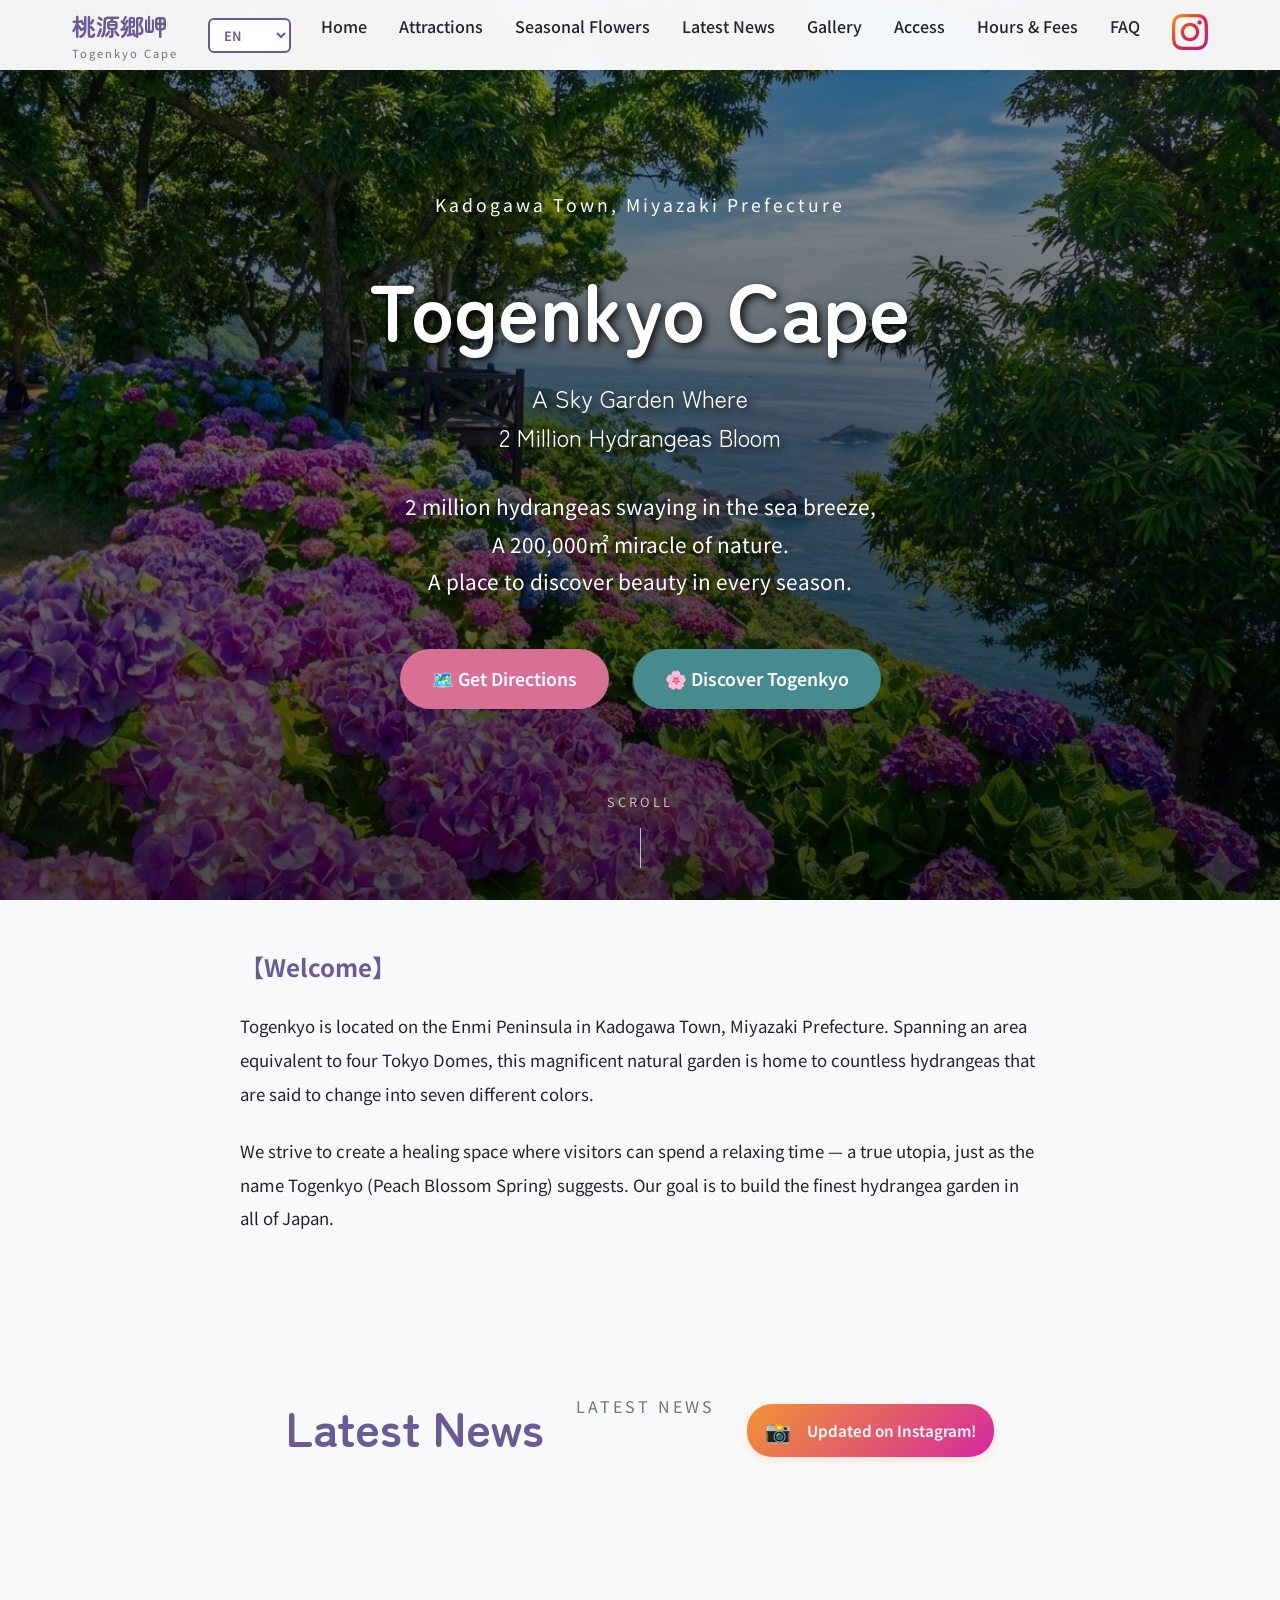
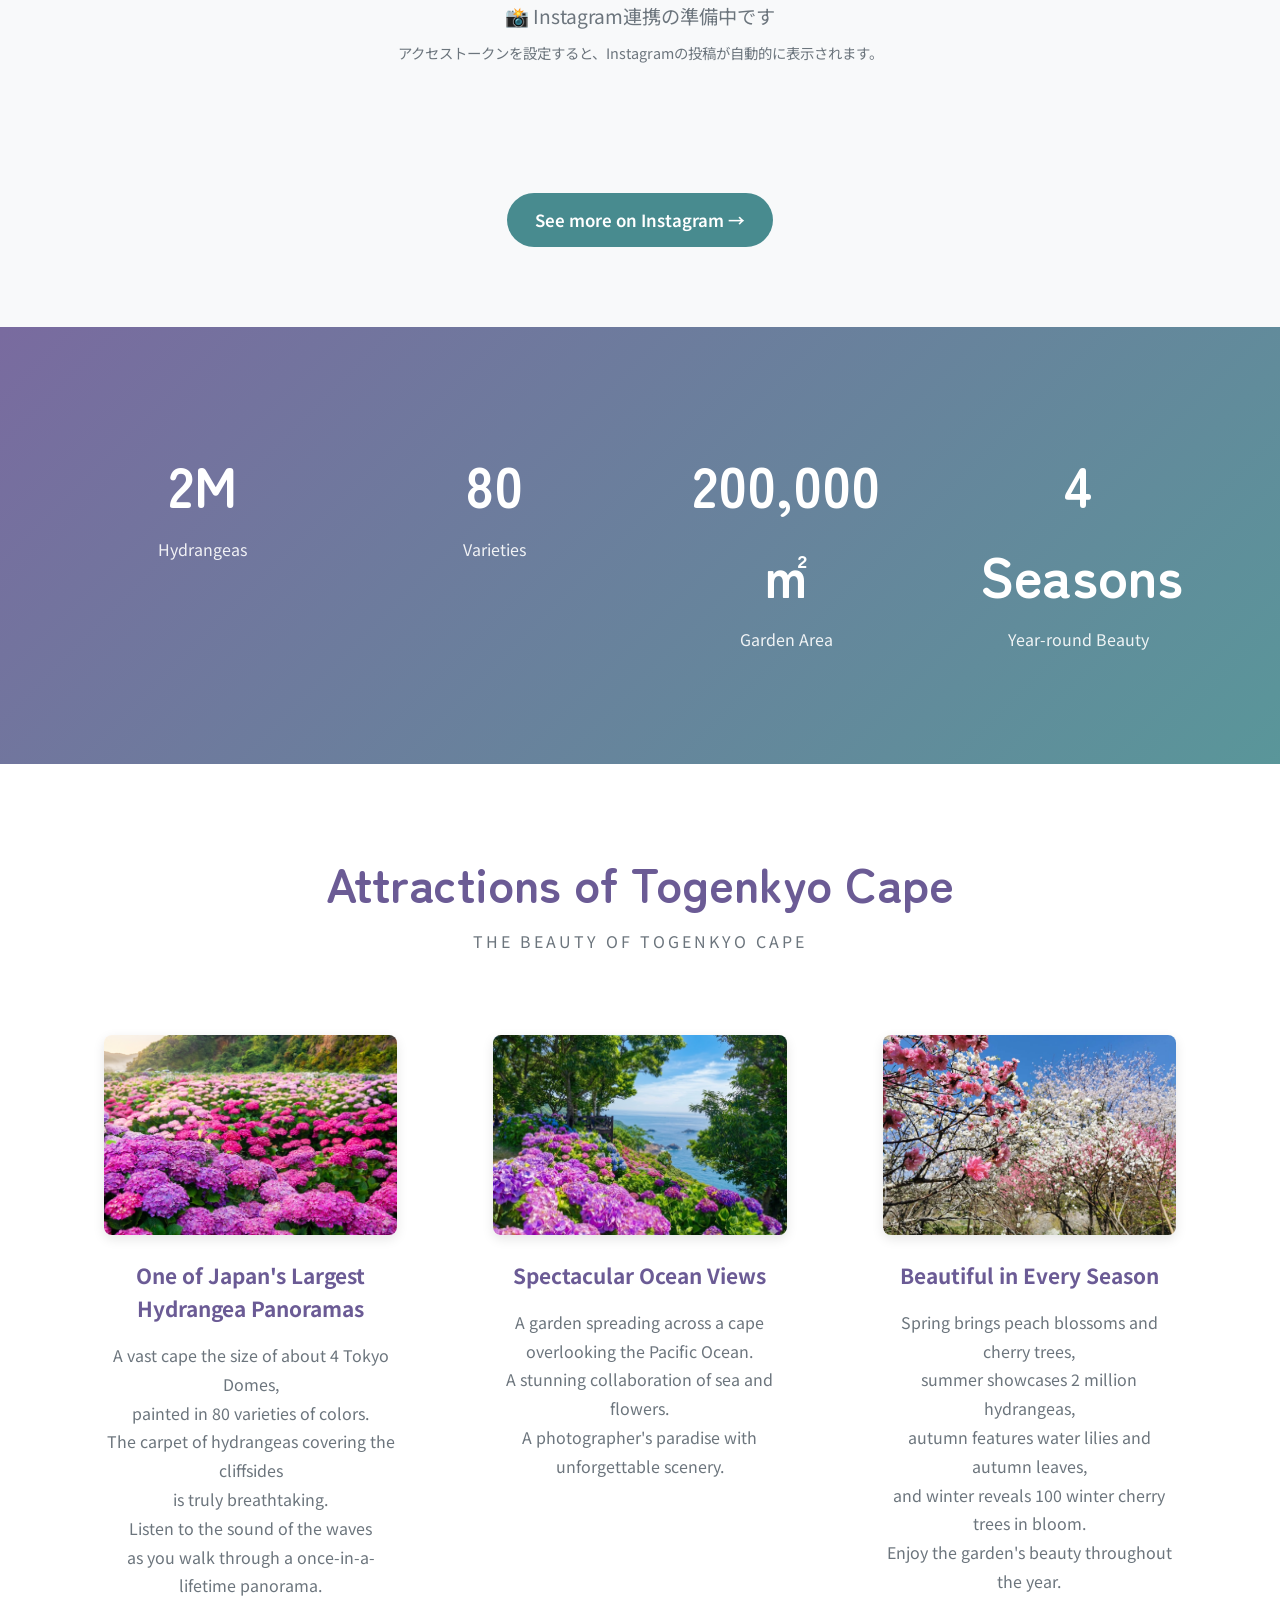
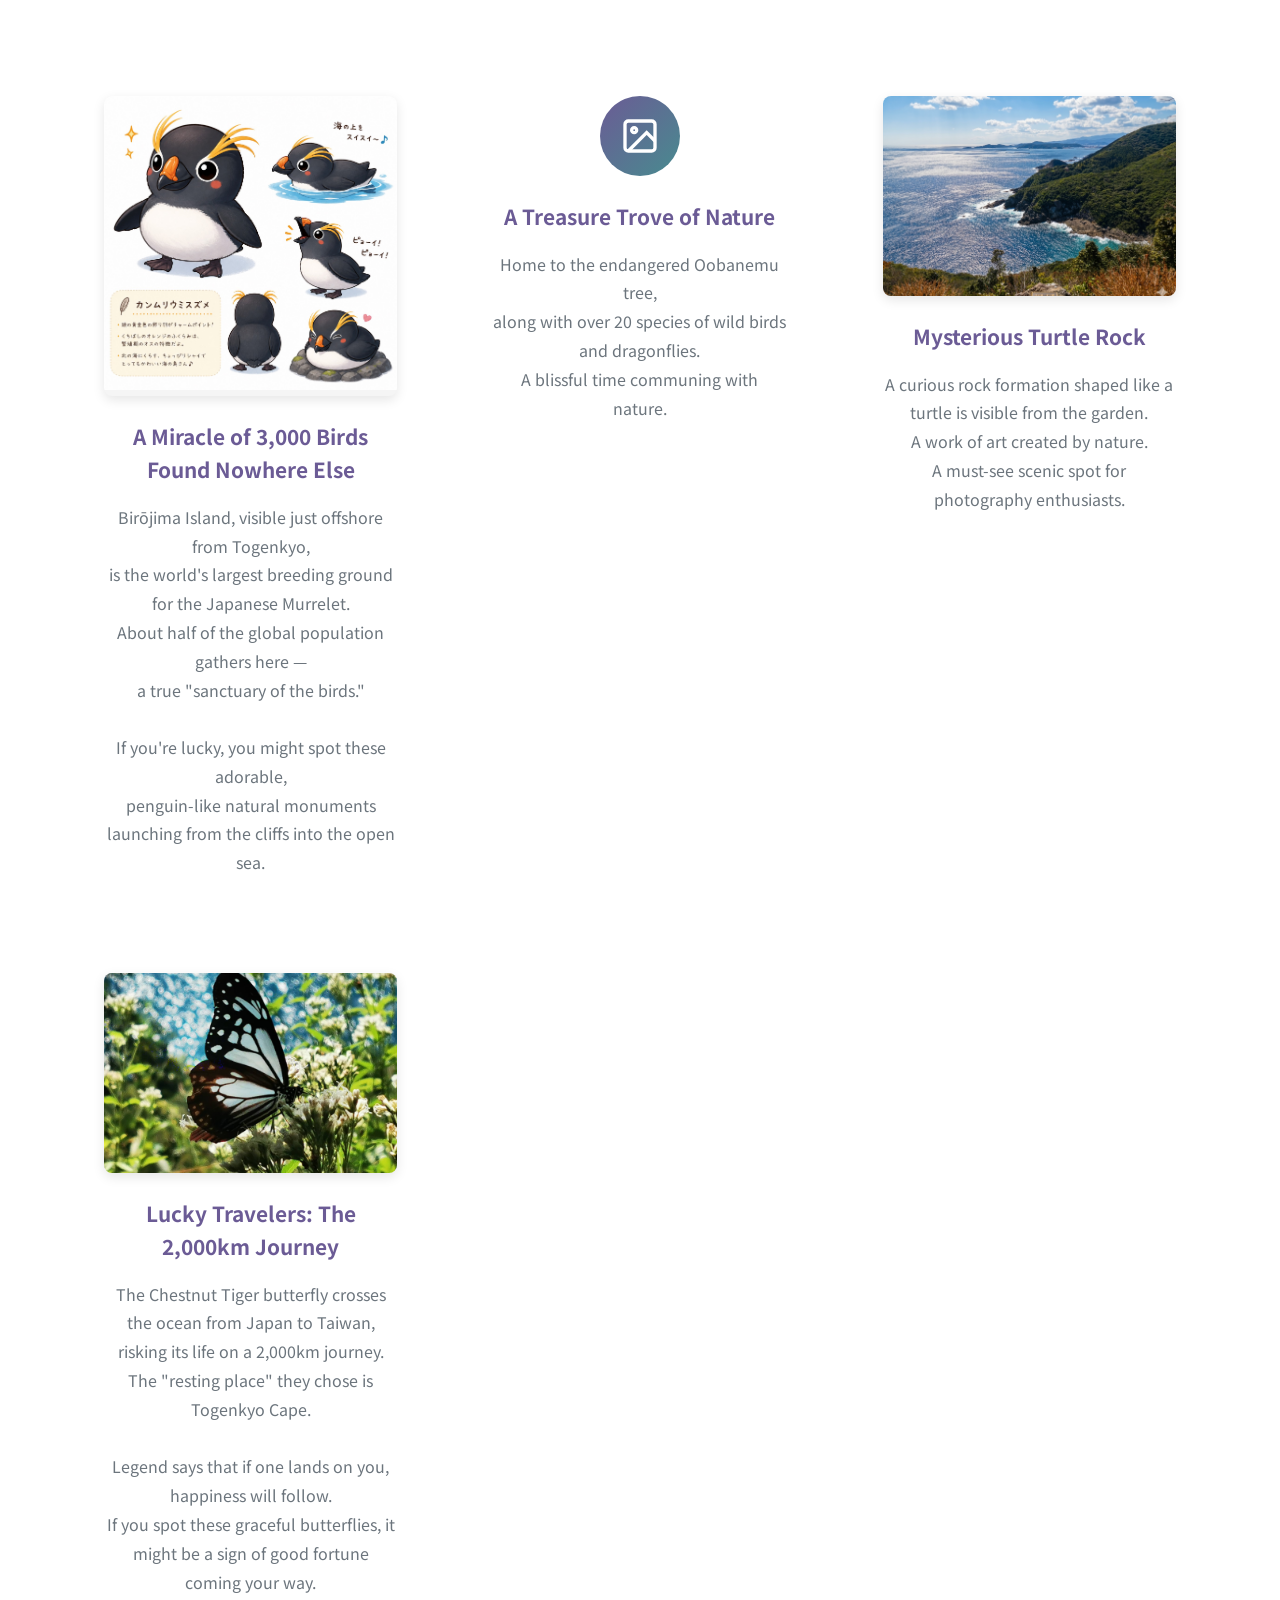
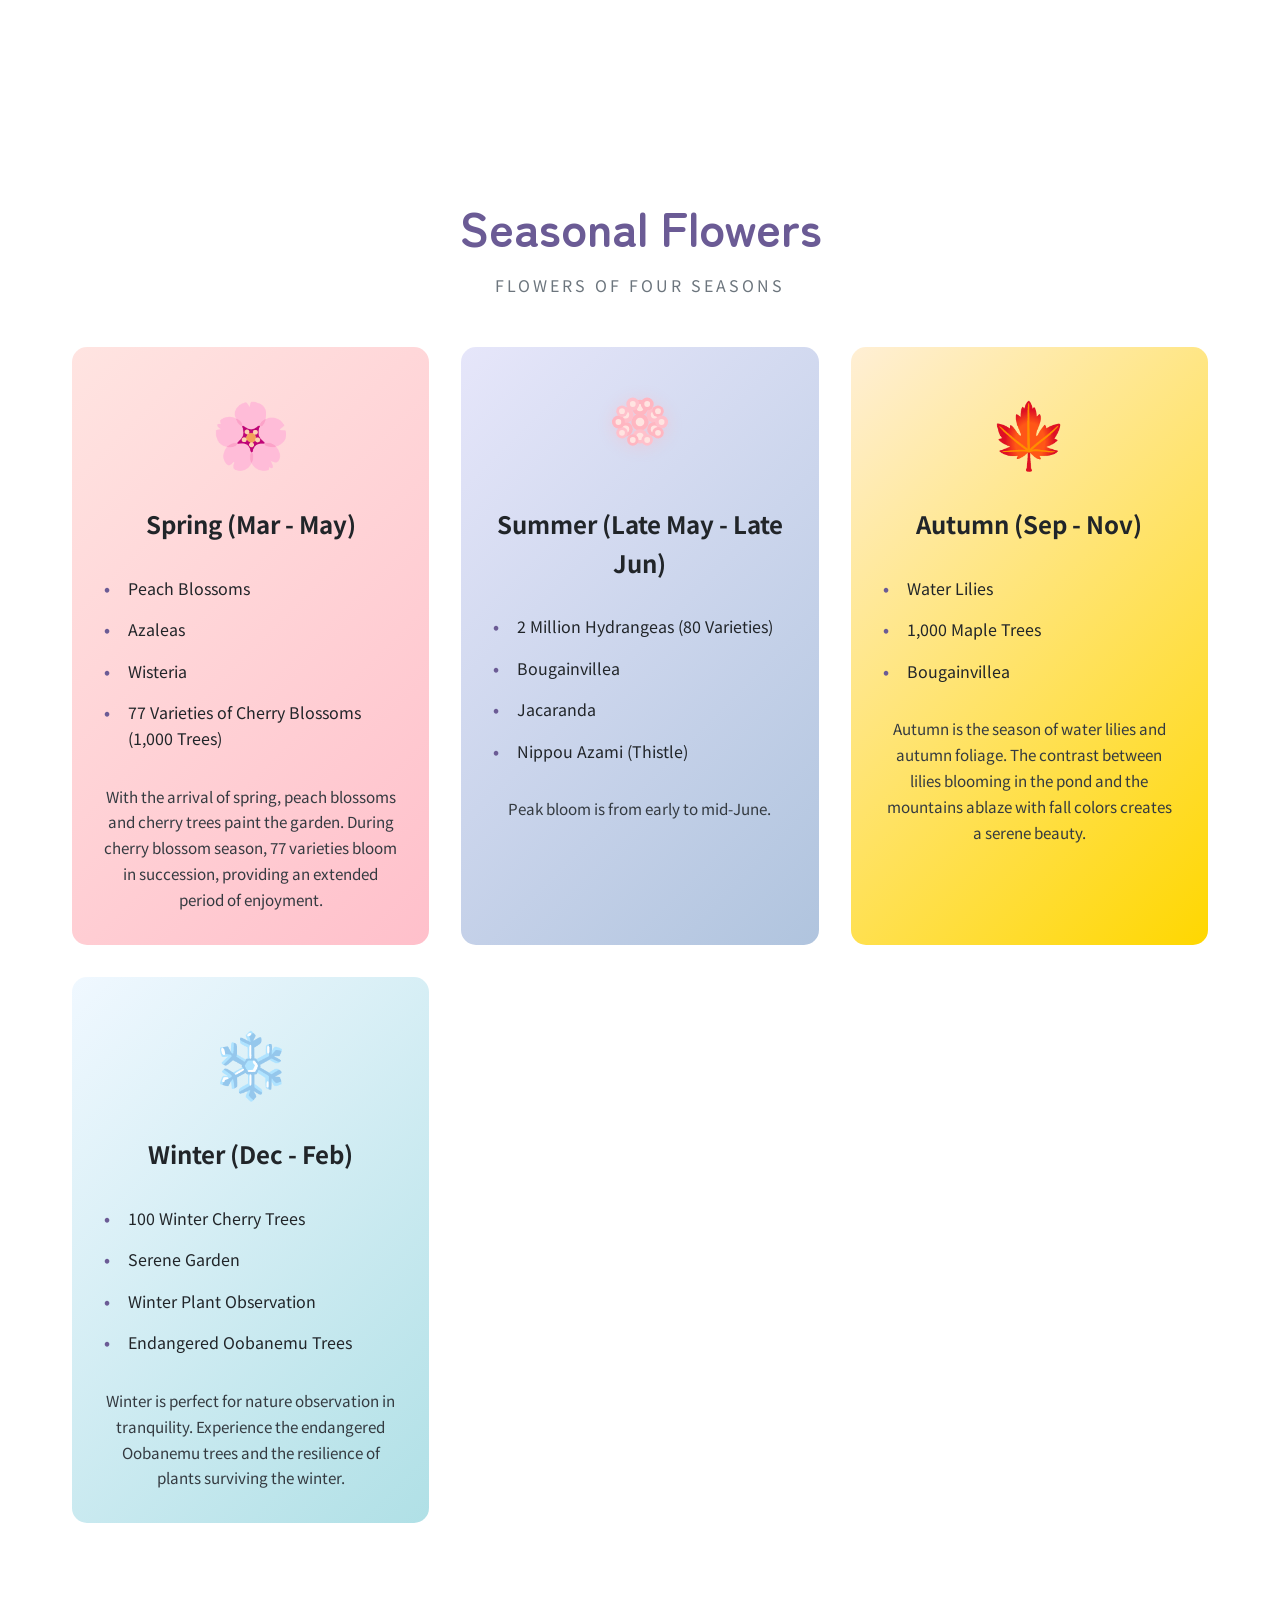
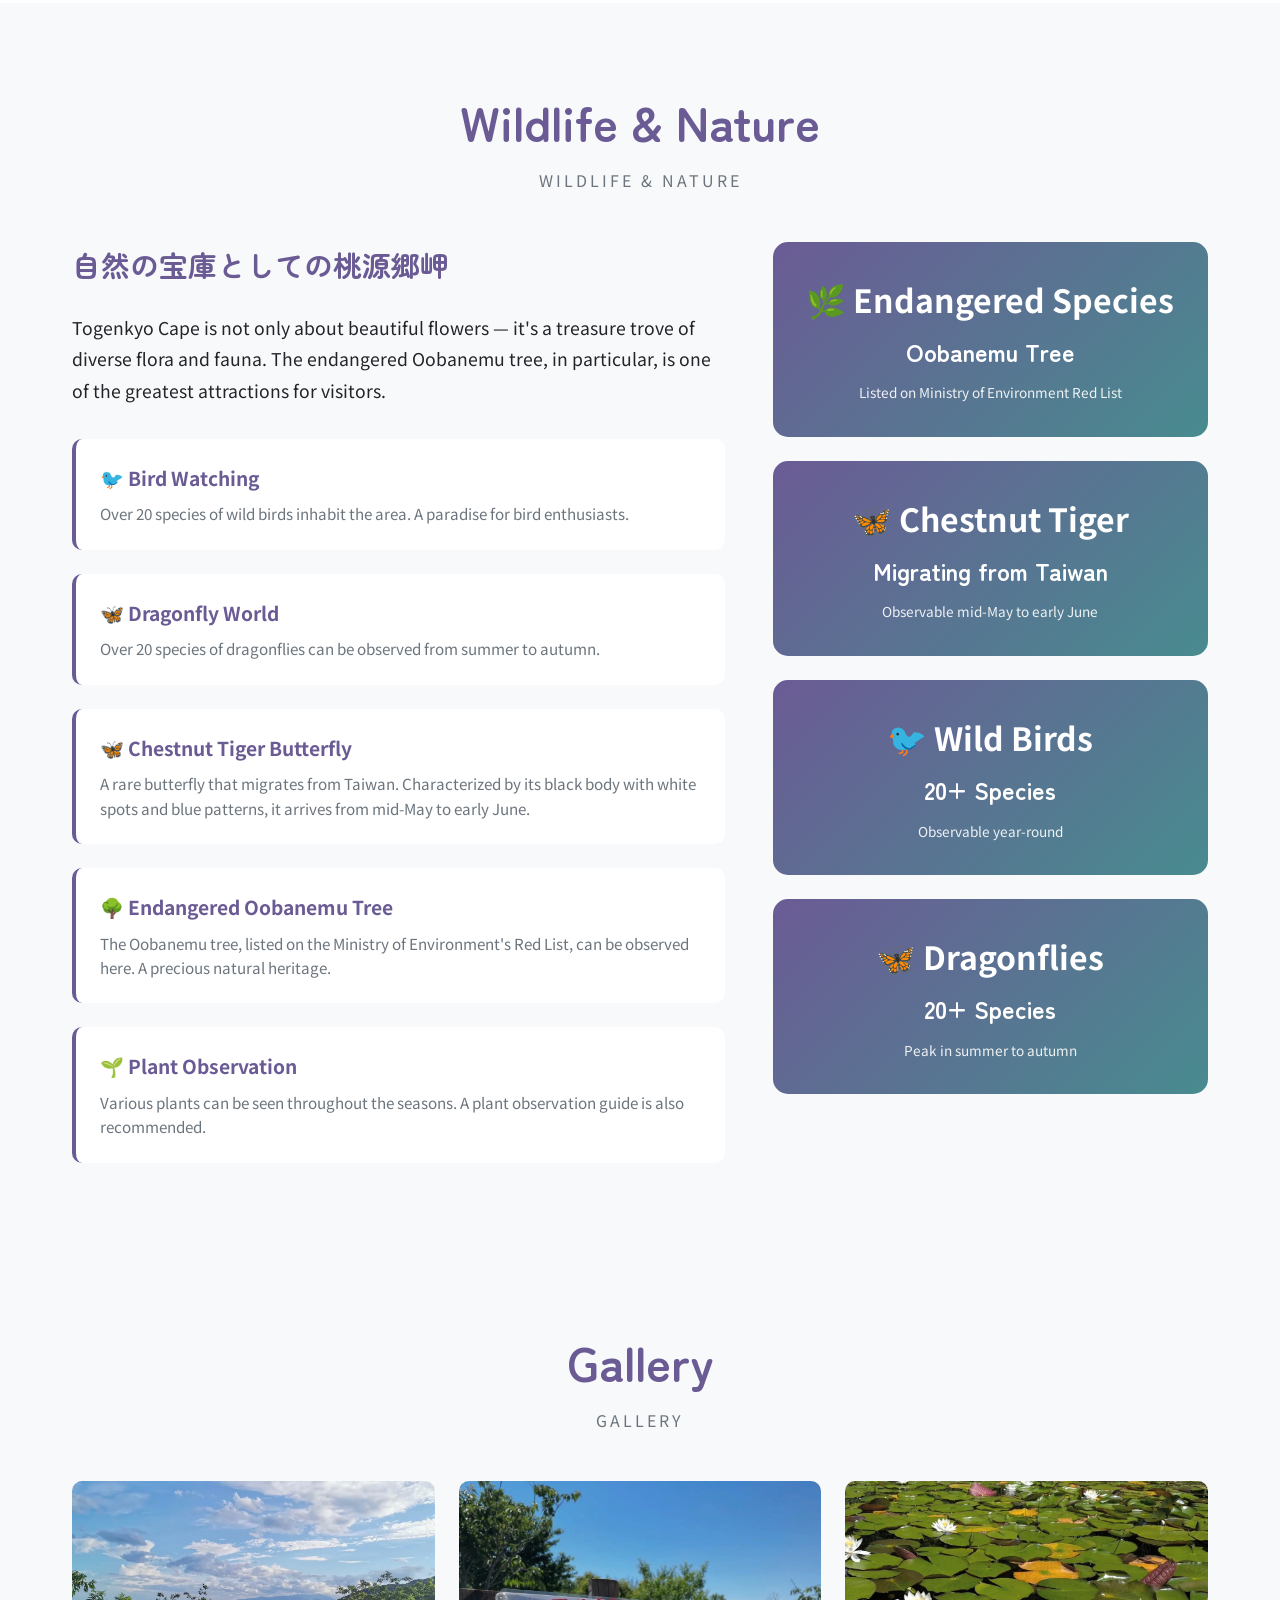
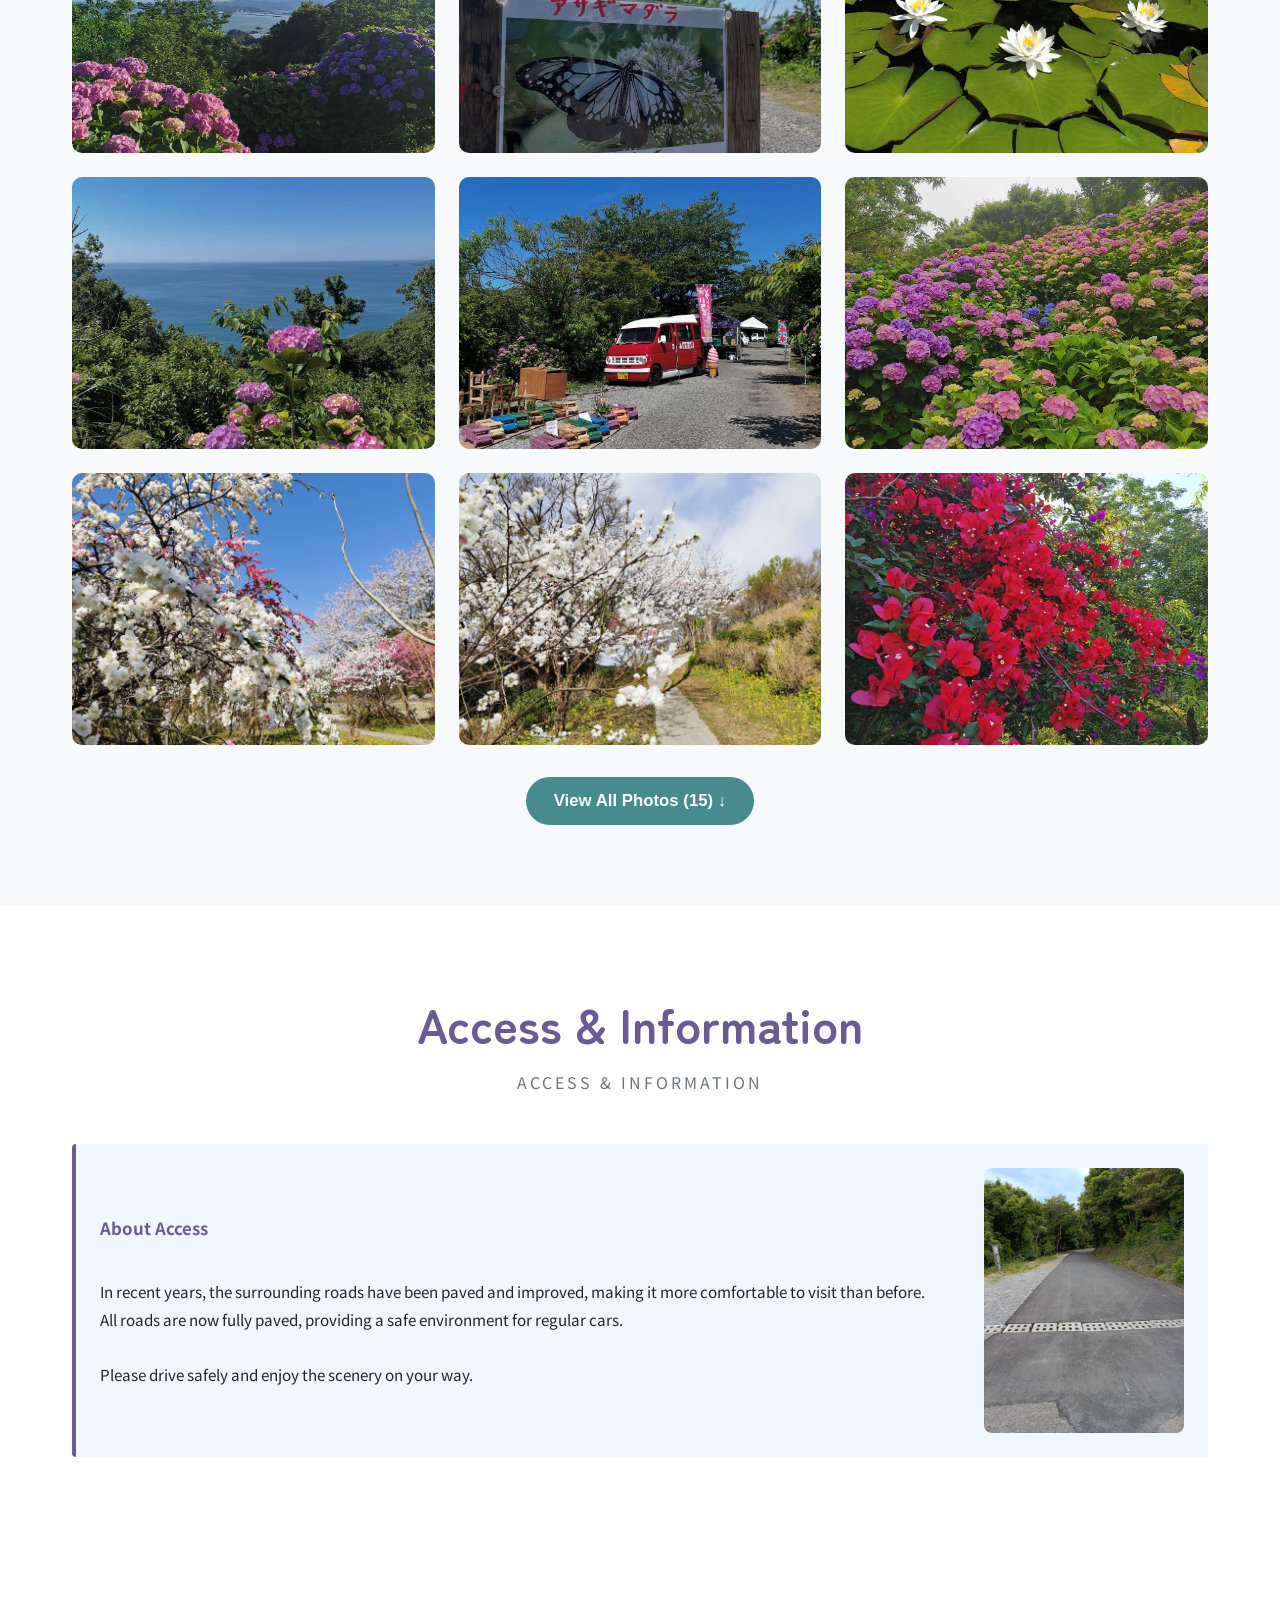
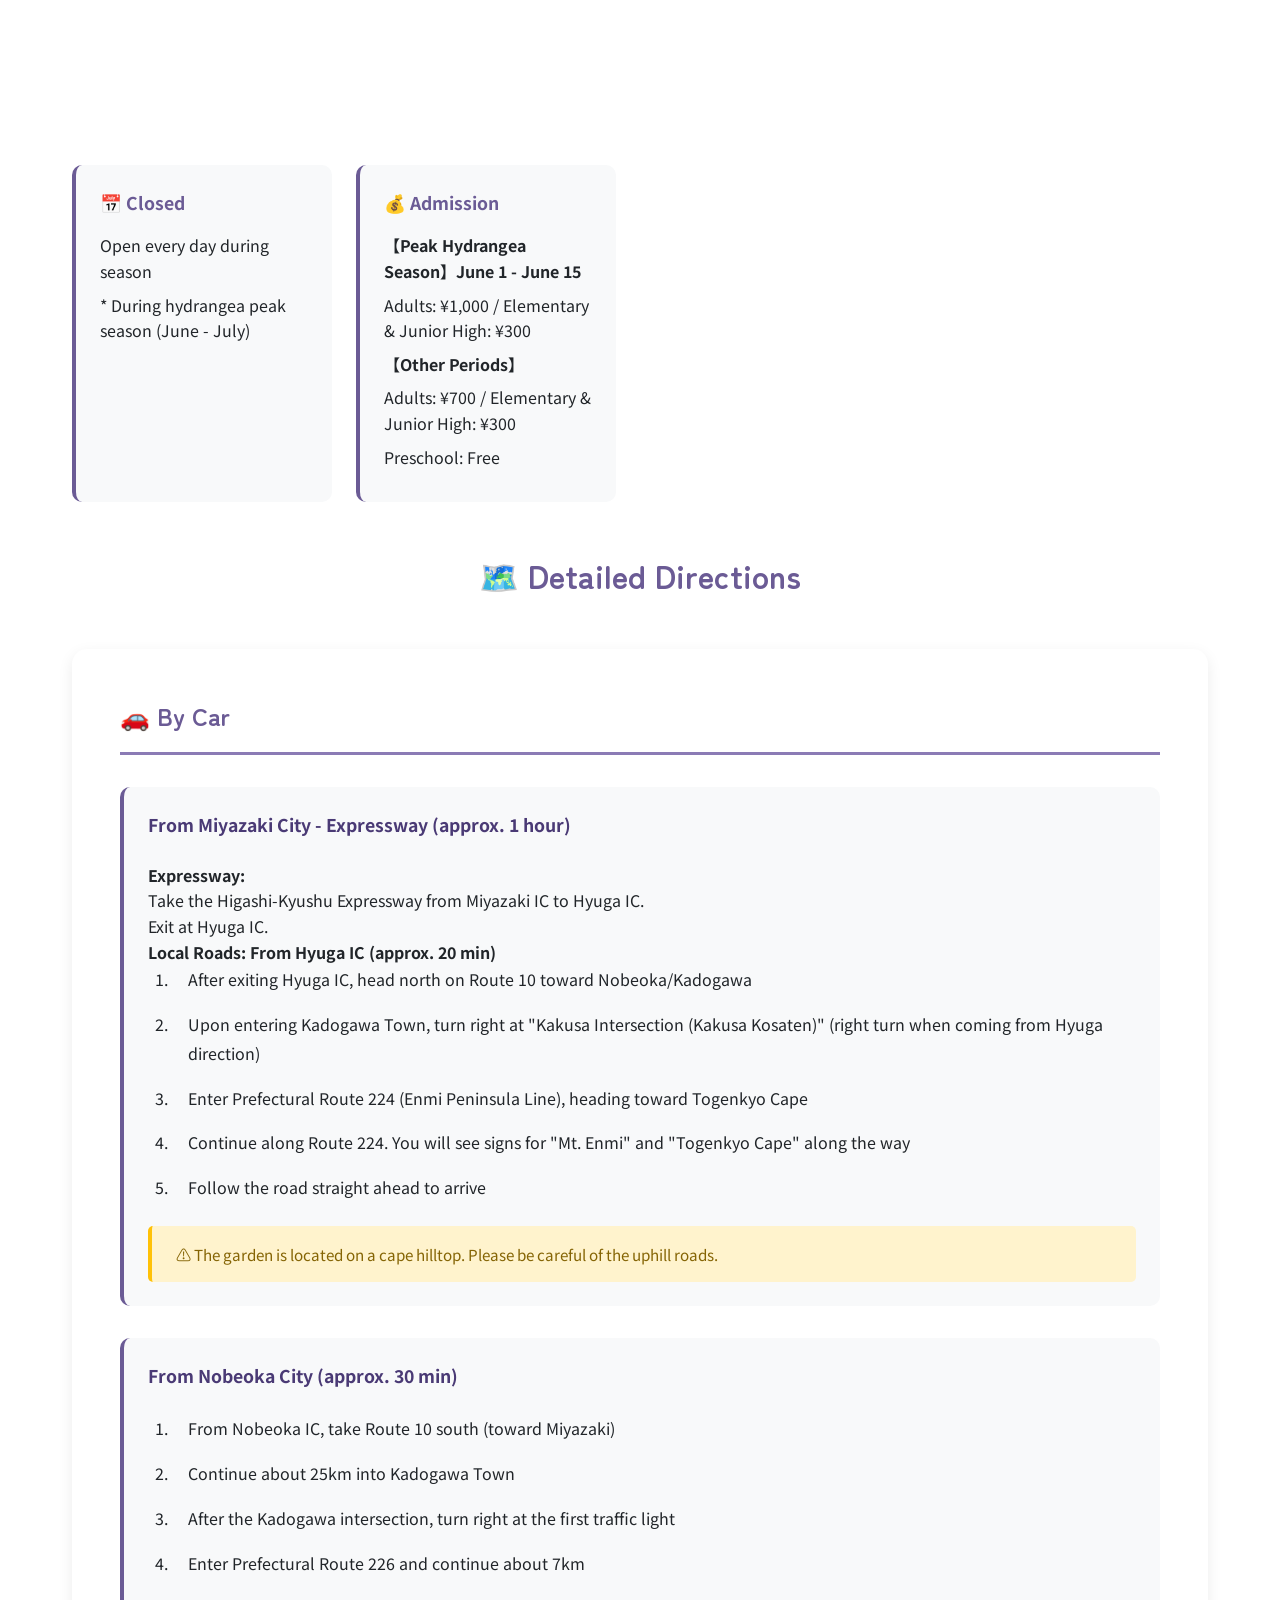
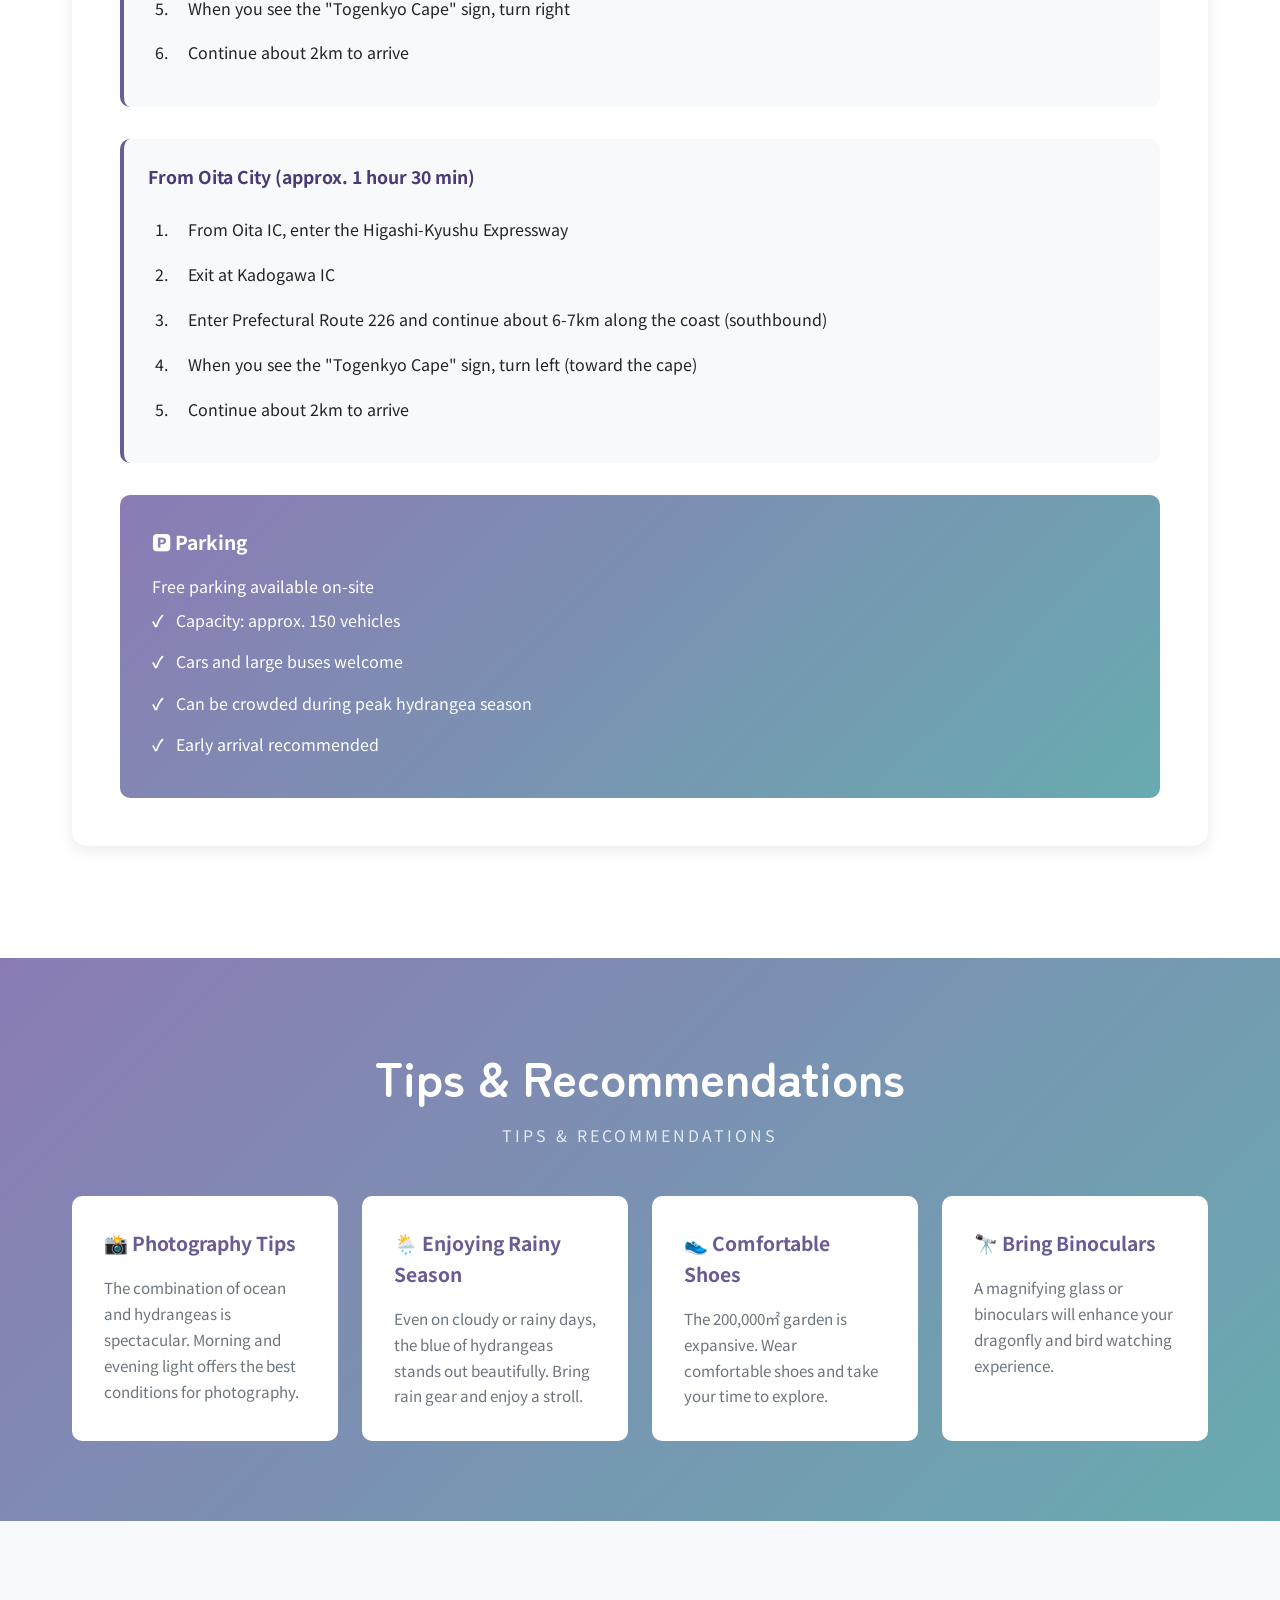
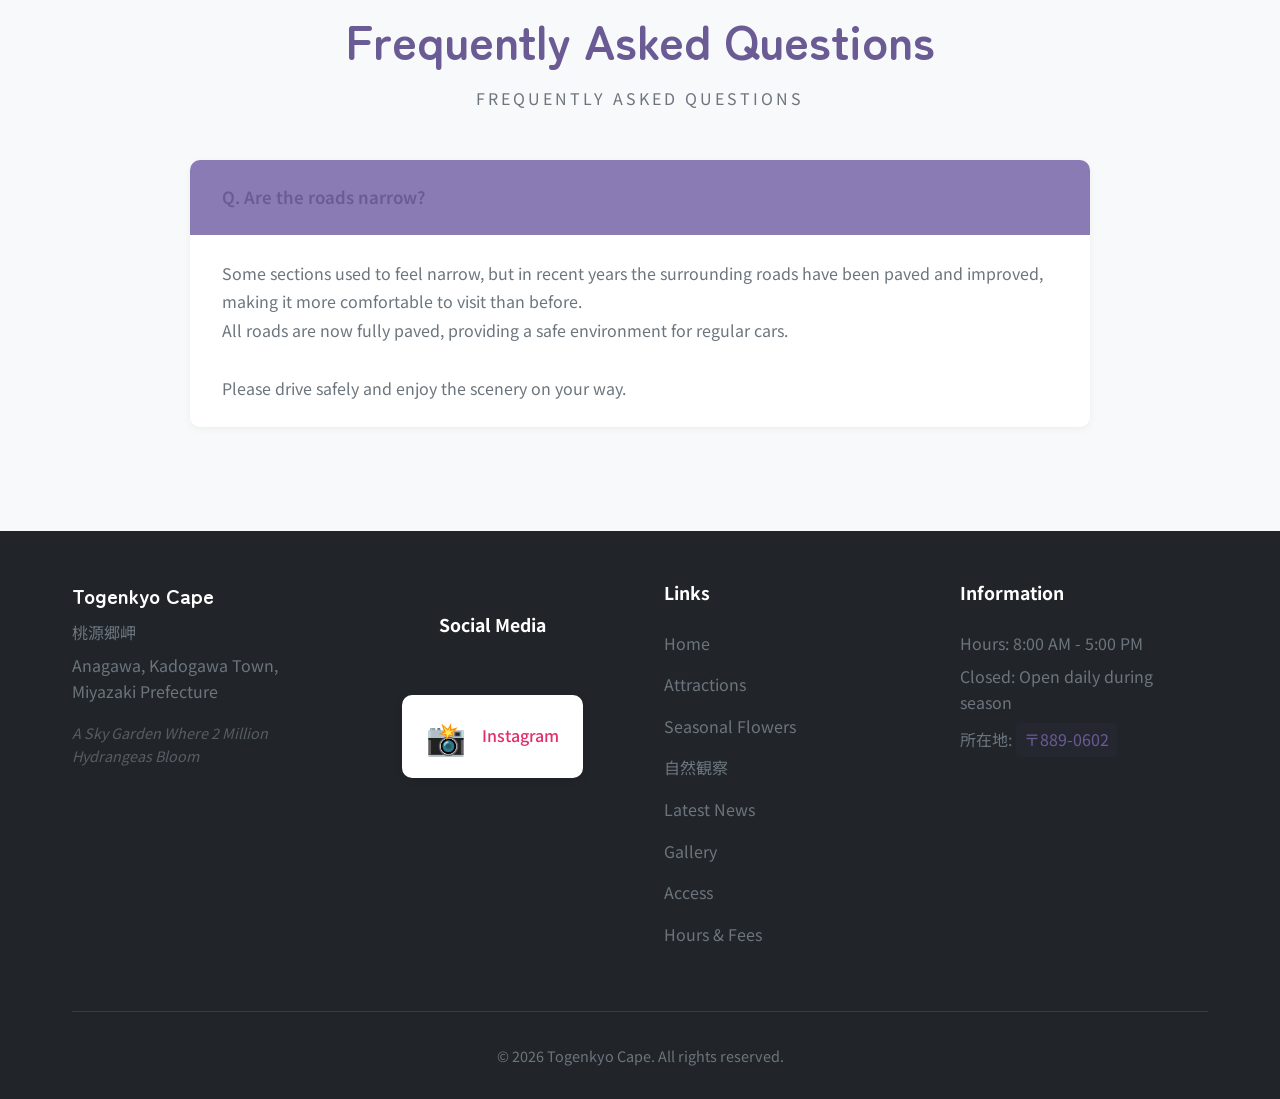
==== index.html @ a0e4eeeb "FAQに「道は狭いですか？」を追加 - 4言語（日/英/中/韓）に翻訳を追加  Co-Authored-By: Claude Opus 4.7 (1M context) <noreply@anthro" ====
<!DOCTYPE html>
<html lang="ja">
<head>
    <meta charset="UTF-8">
    <meta name="viewport" content="width=device-width, initial-scale=1.0">
    <title>桃源郷岬 | 200万本のアジサイが咲く、天空の庭園 - 宮崎県門川町</title>
    <meta name="description" content="宮崎県東臼杵郡門川町にある桃源郷岬。約20万平方メートルの園内に80種200万本のアジサイ、桃、ジャカランダ、スイレン、ブーゲンビリア、77種1000本の桜など、四季折々の花が楽しめます。絶滅危惧種のオオバネムの木や20数種類の野鳥・トンボの観察も。">

    <!-- Favicon -->
    <link rel="icon" href="data:image/svg+xml,<svg xmlns='http://www.w3.org/2000/svg' viewBox='0 0 100 100'><text y='.9em' font-size='90'>🌸</text></svg>">

    <!-- Canonical URL -->
    <link rel="canonical" href="https://sushihut35-code.github.io/togenkyo-cape/">

    <!-- OGP Tags -->
    <meta property="og:title" content="桃源郷岬 | 200万本のアジサイが咲く、天空の庭園">
    <meta property="og:description" content="宮崎県門川町の桃源郷岬。80種200万本のアジサイ、77種1000本の桜など四季の花が楽しめる天空の庭園。">
    <meta property="og:type" content="website">
    <meta property="og:url" content="https://sushihut35-code.github.io/togenkyo-cape/">
    <meta property="og:image" content="https://sushihut35-code.github.io/togenkyo-cape/images/tougenkyo3.jpg">
    <meta property="og:site_name" content="桃源郷岬">
    <meta property="og:locale" content="ja_JP">
    <meta property="og:locale:alternate" content="en_US">
    <meta property="og:locale:alternate" content="zh_CN">
    <meta property="og:locale:alternate" content="ko_KR">

    <!-- Twitter Card -->
    <meta name="twitter:card" content="summary_large_image">
    <meta name="twitter:title" content="桃源郷岬 | 200万本のアジサイが咲く、天空の庭園">
    <meta name="twitter:description" content="宮崎県門川町の桃源郷岬。80種200万本のアジサイ、77種1000本の桜など四季の花が楽しめる天空の庭園。">
    <meta name="twitter:image" content="https://sushihut35-code.github.io/togenkyo-cape/images/tougenkyo3.jpg">

    <!-- Schema.org Structured Data -->
    <script type="application/ld+json">
    {
        "@context": "https://schema.org",
        "@type": "TouristAttraction",
        "name": "桃源郷岬",
        "alternateName": ["Togenkyo Cape", "桃源乡岬", "도겐쿄 곶"],
        "description": "宮崎県東臼杵郡門川町にある桃源郷岬。約20万平方メートルの園内に80種200万本のアジサイ、四季折々の花が楽しめる天空の庭園。",
        "address": {
            "@type": "PostalAddress",
            "addressCountry": "JP",
            "addressRegion": "宮崎県",
            "addressLocality": "東臼杵郡門川町",
            "streetAddress": "庵川",
            "postalCode": "889-0602"
        },
        "openingHoursSpecification": {
            "@type": "OpeningHoursSpecification",
            "opens": "08:00",
            "closes": "17:00"
        },
        "image": "https://sushihut35-code.github.io/togenkyo-cape/images/tougenkyo3.jpg",
        "url": "https://sushihut35-code.github.io/togenkyo-cape/",
        "priceRange": "¥300-¥1000",
        "sameAs": ["https://www.instagram.com/tougenkyomisaki/"],
        "publicAccess": true,
        "isAccessibleForFree": false,
        "touristType": ["Nature lovers", "Photography enthusiasts", "Families"],
        "keywords": ["hydrangea", "ajisai", "flowers", "nature", "Miyazaki", "Kadogawa", "cherry blossoms"]
    }
    </script>

    <!-- Stylesheets -->
    <link rel="stylesheet" href="styles.css">
    <link rel="preconnect" href="https://fonts.googleapis.com">
    <link rel="preconnect" href="https://fonts.gstatic.com" crossorigin>
    <link href="https://fonts.googleapis.com/css2?family=Noto+Sans+JP:wght@300;400;500;700&family=Zen+Maru+Gothic:wght@400;700&display=swap" rel="stylesheet">
</head>
<body>
    <!-- Header -->
    <header id="header">
        <nav class="nav">
            <div class="logo">
                <a href="#">
                    <span class="logo-text">桃源郷岬</span>
                    <span class="logo-sub">Togenkyo Cape</span>
                </a>
            </div>
            <select class="lang-select" id="lang-select">
                <option value="ja">JA</option>
                <option value="en">EN</option>
                <option value="zh">中文</option>
                <option value="ko">한국어</option>
            </select>
            <button class="hamburger" id="hamburger" aria-label="メニュー">
                <span></span>
                <span></span>
                <span></span>
            </button>
            <ul class="nav-links" id="nav-links">
                <li><a href="#home" data-i18n="nav.home">ホーム</a></li>
                <li><a href="#features" data-i18n="nav.features">桃源郷の魅力</a></li>
                <li><a href="#seasons" data-i18n="nav.seasons">四季の花</a></li>
                <li><a href="#latest" data-i18n="nav.latest">最新情報</a></li>
                <li><a href="#gallery" data-i18n="nav.gallery">ギャラリー</a></li>
                <li><a href="#access" data-i18n="nav.access">アクセス</a></li>
                <li><a href="#info" data-i18n="nav.info">営業情報</a></li>
                <li><a href="#faq" data-i18n="nav.faq">FAQ</a></li>
                <li><a href="https://www.instagram.com/tougenkyomisaki/" target="_blank" rel="noopener noreferrer" class="nav-instagram-link">
                    <svg class="instagram-logo" viewBox="0 0 24 24" xmlns="http://www.w3.org/2000/svg">
                        <defs>
                            <linearGradient id="instagram-gradient" x1="0%" y1="0%" x2="100%" y2="100%">
                                <stop offset="0%" stop-color="#f09433"/>
                                <stop offset="25%" stop-color="#e66819"/>
                                <stop offset="50%" stop-color="#dc2743"/>
                                <stop offset="75%" stop-color="#cc2366"/>
                                <stop offset="100%" stop-color="#bc1888"/>
                            </linearGradient>
                        </defs>
                        <path d="M12 2.163c3.204 0 3.584.012 4.85.07 3.252.148 4.771 1.691 4.919 4.919.058 1.265.069 1.645.069 4.849 0 3.205-.012 3.584-.069 4.849-.149 3.225-1.664 4.771-4.919 4.919-1.266.058-1.644.07-4.85.07-3.204 0-3.584-.012-4.849-.07-3.26-.149-4.771-1.699-4.919-4.92-.058-1.265-.07-1.644-.07-4.849 0-3.204.013-3.583.07-4.849.149-3.227 1.664-4.771 4.919-4.919 1.266-.057 1.645-.069 4.849-.069zm0-2.163c-3.259 0-3.667.014-4.947.072-4.358.2-6.78 2.618-6.98 6.98-.059 1.281-.073 1.689-.073 4.948 0 3.259.014 3.668.072 4.948.2 4.358 2.618 6.78 6.98 6.98 1.281.058 1.689.072 4.948.072 3.259 0 3.668-.014 4.948-.072 4.354-.2 6.782-2.618 6.979-6.98.059-1.28.073-1.689.073-4.948 0-3.259-.014-3.667-.072-4.947-.196-4.354-2.617-6.78-6.979-6.98-1.281-.059-1.69-.073-4.949-.073zm0 5.838c-3.403 0-6.162 2.759-6.162 6.162s2.759 6.163 6.162 6.163 6.162-2.759 6.162-6.163c0-3.403-2.759-6.162-6.162-6.162zm0 10.162c-2.209 0-4-1.79-4-4 0-2.209 1.791-4 4-4s4 1.791 4 4c0 2.21-1.791 4-4 4zm6.406-11.845c-.796 0-1.441.645-1.441 1.44s.645 1.44 1.441 1.44c.795 0 1.439-.645 1.439-1.44s-.644-1.44-1.439-1.44z" fill="url(#instagram-gradient)"/>
                    </svg>
                </a></li>
            </ul>
        </nav>
    </header>

    <!-- Hero Section -->
    <section id="home" class="hero">
        <div class="hero-bg">
            <img src="images/tougenkyo3.jpg" alt="桃源郷岬のアジサイ庭園" class="hero-image" data-i18n-alt="hero.alt">
            <div class="hero-overlay"></div>
        </div>
        <div class="hero-content">
            <p class="hero-subtitle" data-i18n="hero.subtitle">宮崎県東臼杵郡門川町</p>
            <h1 class="hero-title">
                <span class="title-line" data-i18n="hero.titleLine">桃源郷岬</span>
                <span class="title-small" data-i18n-html="hero.titleSmall">200万本のアジサイが咲く<br>〜天空の庭園〜</span>
            </h1>
            <p class="hero-description" data-i18n-html="hero.description">
                海風に揺れる200万本のアジサイ、<br>
                自然と触れ合う20万平方メートルの奇跡。<br>
                四季折々の美しさに出会える場所。
            </p>
            <div class="hero-buttons">
                <a href="https://www.google.com/maps/search/?api=1&query=宮崎県東臼杵郡門川町庵川+桃源郷岬" target="_blank" rel="noopener noreferrer" class="btn btn-primary" data-i18n="hero.btnAccess">🗺️ アクセスを見る</a>
                <a href="#features" class="btn btn-secondary" data-i18n="hero.btnFeatures">🌸 桃源郷の魅力</a>
            </div>
        </div>
        <div class="hero-scroll">
            <span class="scroll-text">SCROLL</span>
            <span class="scroll-line"></span>
        </div>
    </section>

    <!-- Greeting Section -->
    <section class="greeting">
        <div class="container">
            <div class="greeting-content">
                <h3 class="greeting-title" data-i18n="greeting.title">【ご挨拶】</h3>
                <p class="greeting-text" data-i18n-html="greeting.text1">
                    桃源郷は、宮崎県門川町遠見半島に位置し、東京ドーム４つ分の広さを持ち、７色にも色を変えると<br>
                    言われる多くのアジサイが 楽しめる雄大絶景の自然園です。
                </p>
                <p class="greeting-text" data-i18n-html="greeting.text2">
                    当園を訪れた方にとって、ゆったりとした時間を過ごせる癒しの空間、<br>
                    文字どおり理想郷＝桃源郷に なるよう、日本一のあじさい園づくりをめざしています。
                </p>
            </div>
        </div>
    </section>

    <!-- Latest News Section -->
    <section id="latest" class="latest-news">
        <div class="container">
            <div class="section-header">
                <h2 class="section-title" data-i18n="latest.title">最新情報</h2>
                <p class="section-subtitle" data-i18n="latest.subtitle">Latest News</p>
                <div class="instagram-update-badge">
                    <span class="badge-icon">📸</span>
                    <span class="badge-text" data-i18n="latest.badgeText">Instagramで更新可能！</span>
                </div>
            </div>

            <div id="instagram-feed" class="instagram-feed">
                <div class="loading">
                    <p>読み込み中...</p>
                </div>
            </div>

            <div class="instagram-link">
                <a href="https://www.instagram.com/tougenkyomisaki/" target="_blank" rel="noopener noreferrer" class="btn btn-secondary" data-i18n="latest.btnText">
                    Instagramでもっと見る &rarr;
                </a>
            </div>
        </div>
    </section>

    <!-- Stats Section -->
    <section class="stats">
        <div class="stats-bg"></div>
        <div class="container">
            <div class="stats-grid">
                <div class="stat-item">
                    <span class="stat-number" data-i18n="stats.number1">200万</span>
                    <span class="stat-label" data-i18n="stats.label1">本のアジサイ</span>
                </div>
                <div class="stat-item">
                    <span class="stat-number" data-i18n="stats.number2">80</span>
                    <span class="stat-label" data-i18n="stats.label2">種類</span>
                </div>
                <div class="stat-item">
                    <span class="stat-number" data-i18n="stats.number3">20万㎡</span>
                    <span class="stat-label" data-i18n="stats.label3">敷地面積</span>
                </div>
                <div class="stat-item">
                    <span class="stat-number" data-i18n="stats.number4">四季</span>
                    <span class="stat-label" data-i18n="stats.label4">通年楽しめる</span>
                </div>
            </div>
        </div>
    </section>

    <!-- Features Section -->
    <section id="features" class="features">
        <div class="container">
            <h2 class="section-title" data-i18n="features.title">桃源郷岬の魅力</h2>
            <p class="section-subtitle" data-i18n="features.subtitle">The Beauty of Togenkyo Cape</p>

            <div class="features-grid">
                <div class="feature-card">
                    <div class="feature-image">
                        <img src="images/桃源郷広場.png" alt="日本最大級のアジサイ園" data-i18n-alt="features.alt1">
                    </div>
                    <h3 data-i18n="features.card1.title">日本最大級のアジサイ・パノラマ</h3>
                    <p data-i18n-html="features.card1.desc">
                        東京ドーム約4個分の広大な岬が、<br>
                        80種の彩りに染まる。<br>
                        崖一面を埋め尽くすアジサイの絨毯は、<br>
                        まさに圧巻の一言です。<br>
                        潮騒の音を聞きながら、<br>
                        一生モノの絶景の中を歩いてみませんか。
                    </p>
                </div>

                <div class="feature-card">
                    <div class="feature-image">
                        <img src="images/tougenkyo3.jpg" alt="絶景のロケーション" data-i18n-alt="features.alt2">
                    </div>
                    <h3 data-i18n="features.card2.title">絶景のロケーション</h3>
                    <p data-i18n-html="features.card2.desc">
                        太平洋を一望できる岬の上に広がる庭園。<br>
                        海と花のコラボレーション。<br>
                        写真好きにはたまらない光景が広がります。
                    </p>
                </div>

                <div class="feature-card">
                    <div class="feature-image">
                        <img src="images/momo.jpg" alt="四季を通じて楽しめる" data-i18n-alt="features.alt3">
                    </div>
                    <h3 data-i18n="features.card3.title">四季を通じて楽しめる</h3>
                    <p data-i18n-html="features.card3.desc">
                        春は桃と桜、夏はアジサイ、<br>
                        秋はスイレンとモミジ、冬には冬桜100本が咲き誇ります。<br>
                        一年中美しい庭園を楽しめます。
                    </p>
                </div>

                <div class="feature-card">
                    <div class="feature-image">
                        <img src="images/tori.jpg" alt="世界でここだけ3000羽の奇跡" data-i18n-alt="features.alt4">
                    </div>
                    <h3 data-i18n-html="features.card4.title">世界でここだけ<br>3000羽の奇跡</h3>
                    <p data-i18n-html="features.card4.desc">
                        桃源郷のすぐ目の前に浮かぶ「枇榔島（びろうじま）」は、<br>
                        実は世界最大のカンムリウミスズメの繁殖地。<br>
                        世界中の個体数の約半数が集まる、<br>
                        まさに「鳥たちの聖地」です。<br><br>
                        運が良ければ、この断崖から大海原へと羽ばたく、<br>
                        国の天然記念物「小さなペンギン」のような愛らしい姿に出会えるかもしれません。
                    </p>
                </div>

                <div class="feature-card">
                    <div class="feature-icon">
                        <svg xmlns="http://www.w3.org/2000/svg" viewBox="0 0 24 24" fill="none" stroke="currentColor" stroke-width="2">
                            <rect x="3" y="3" width="18" height="18" rx="2"/>
                            <circle cx="8.5" cy="8.5" r="1.5"/>
                            <path d="M21 15l-5-5L5 21"/>
                        </svg>
                    </div>
                    <h3 data-i18n="features.card5.title">自然の宝庫</h3>
                    <p data-i18n-html="features.card5.desc">
                        絶滅危惧種のオオバネムの木を含む、<br>
                        20数種類の野鳥やトンボも観察可能。<br>
                        自然と触れ合う至福の時間を。
                    </p>
                </div>

                <div class="feature-card">
                    <div class="feature-image">
                        <img src="images/kame.png" alt="亀岩の奇観" data-i18n-alt="features.alt6">
                    </div>
                    <h3 data-i18n="features.card6.title">亀岩の奇観</h3>
                    <p data-i18n-html="features.card6.desc">
                        園から見える亀の形をした不思議な岩があります。<br>
                        自然が作り出した芸術作品。<br>
                        写真好きにはたまらない絶景スポットです。
                    </p>
                </div>

                <div class="feature-card">
                    <div class="feature-image">
                        <img src="images/asagi.jpg" alt="2000kmを旅する、幸運の使者" data-i18n-alt="features.alt7">
                    </div>
                    <h3 data-i18n="features.card7.title">2000kmを旅する、幸運の使者</h3>
                    <p data-i18n-html="features.card7.desc">
                        日本から台湾へ、命を懸けて海を渡るアサギマダラ。<br>
                        旅の途中に彼らが選んだ「休息の地」が、この桃源郷岬です。<br>
                        「体に止まると幸せが訪れる」<br><br>
                        そんな言い伝えもある不思議な蝶。<br>
                        優雅に舞う姿を見かけたら、それはあなたへの幸運のサインかもしれません。
                    </p>
                </div>
            </div>
        </div>
    </section>

    <!-- Seasons Section -->
    <section id="seasons" class="seasons">
        <div class="container">
            <h2 class="section-title" data-i18n="seasons.title">四季の花</h2>
            <p class="section-subtitle" data-i18n="seasons.subtitle">Flowers of Four Seasons</p>

            <div class="seasons-grid">
                <div class="season-card spring">
                    <div class="season-icon">🌸</div>
                    <h3 data-i18n="seasons.spring.title">春（3月〜5月）</h3>
                    <ul class="season-list">
                        <li data-i18n="seasons.spring.item1">桃</li>
                        <li data-i18n="seasons.spring.item2">ツツジ</li>
                        <li data-i18n="seasons.spring.item3">フジ</li>
                        <li data-i18n="seasons.spring.item4">77種1000本の桜</li>
                    </ul>
                    <p class="season-desc" data-i18n="seasons.spring.desc">春の訪れと共に、桃と桜が園内を彩ります。特に桜の季節には、77種類もの桜が次々と咲き誇り、長い期間楽しめます。</p>
                </div>

                <div class="season-card summer">
                    <div class="season-icon">
                        <svg class="hydrangea-icon" xmlns="http://www.w3.org/2000/svg" viewBox="0 0 100 100">
                            <g class="hydrangea-flowers">
                                <circle cx="50" cy="50" r="12" fill="#FFB6C1"/>
                                <circle cx="50" cy="50" r="6" fill="#FFE4E1"/>
                                <circle cx="50" cy="30" r="11" fill="#FFB6C1"/>
                                <circle cx="50" cy="30" r="5" fill="#FFE4E1"/>
                                <circle cx="70" cy="40" r="11" fill="#FFC0CB"/>
                                <circle cx="70" cy="40" r="5" fill="#FFE4E1"/>
                                <circle cx="70" cy="60" r="10" fill="#FFB6C1"/>
                                <circle cx="70" cy="60" r="5" fill="#FFE4E1"/>
                                <circle cx="50" cy="70" r="10" fill="#FFC0CB"/>
                                <circle cx="50" cy="70" r="5" fill="#FFE4E1"/>
                                <circle cx="30" cy="60" r="10" fill="#FFB6C1"/>
                                <circle cx="30" cy="60" r="5" fill="#FFE4E1"/>
                                <circle cx="30" cy="40" r="11" fill="#FFC0CB"/>
                                <circle cx="30" cy="40" r="5" fill="#FFE4E1"/>
                                <circle cx="40" cy="25" r="9" fill="#FFC0CB"/>
                                <circle cx="40" cy="25" r="4" fill="#FFE4E1"/>
                                <circle cx="60" cy="25" r="9" fill="#FFB6C1"/>
                                <circle cx="60" cy="25" r="4" fill="#FFE4E1"/>
                                <circle cx="75" cy="35" r="8" fill="#FFB6C1"/>
                                <circle cx="75" cy="35" r="4" fill="#FFE4E1"/>
                                <circle cx="80" cy="50" r="9" fill="#FFC0CB"/>
                                <circle cx="80" cy="50" r="4" fill="#FFE4E1"/>
                                <circle cx="75" cy="65" r="8" fill="#FFB6C1"/>
                                <circle cx="75" cy="65" r="4" fill="#FFE4E1"/>
                                <circle cx="60" cy="75" r="8" fill="#FFC0CB"/>
                                <circle cx="60" cy="75" r="4" fill="#FFE4E1"/>
                                <circle cx="40" cy="75" r="8" fill="#FFB6C1"/>
                                <circle cx="40" cy="75" r="4" fill="#FFE4E1"/>
                                <circle cx="25" cy="65" r="8" fill="#FFC0CB"/>
                                <circle cx="25" cy="65" r="4" fill="#FFE4E1"/>
                                <circle cx="20" cy="50" r="9" fill="#FFB6C1"/>
                                <circle cx="20" cy="50" r="4" fill="#FFE4E1"/>
                                <circle cx="25" cy="35" r="8" fill="#FFC0CB"/>
                                <circle cx="25" cy="35" r="4" fill="#FFE4E1"/>
                            </g>
                        </svg>
                    </div>
                    <h3 data-i18n="seasons.summer.title">夏（5月末〜6月末）</h3>
                    <ul class="season-list">
                        <li data-i18n="seasons.summer.item1">80種200万本のアジサイ</li>
                        <li data-i18n="seasons.summer.item2">ブーゲンビリア</li>
                        <li data-i18n="seasons.summer.item3">ジャカランダ</li>
                        <li data-i18n="seasons.summer.item4">ニッポウアザミ</li>
                    </ul>
                    <p class="season-desc" data-i18n="seasons.summer.desc">見頃は６月上旬から中旬にかけて咲きます。</p>
                </div>

                <div class="season-card autumn">
                    <div class="season-icon">🍁</div>
                    <h3 data-i18n="seasons.autumn.title">秋（9月〜11月）</h3>
                    <ul class="season-list">
                        <li data-i18n="seasons.autumn.item1">スイレン</li>
                        <li data-i18n="seasons.autumn.item2">1000本のモミジ</li>
                        <li data-i18n="seasons.autumn.item3">ブーゲンビリア</li>
                    </ul>
                    <p class="season-desc" data-i18n="seasons.autumn.desc">秋はスイレンとモミジの季節。池に咲くスイレンと、山を染める紅葉のコントラストが美しい、静寂の中の美しさを楽しめます。</p>
                </div>

                <div class="season-card winter">
                    <div class="season-icon">❄️</div>
                    <h3 data-i18n="seasons.winter.title">冬（12月〜2月）</h3>
                    <ul class="season-list">
                        <li data-i18n="seasons.winter.item1">冬桜100本</li>
                        <li data-i18n="seasons.winter.item2">静寂の庭園</li>
                        <li data-i18n="seasons.winter.item3">冬越しの植物観察</li>
                        <li data-i18n="seasons.winter.item4">絶滅危惧種のオオバネムの木</li>
                    </ul>
                    <p class="season-desc" data-i18n="seasons.winter.desc">冬は静寂の中で自然観察を。絶滅危惧種のオオバネムの木や、冬を越す植物の力強さを感じることができます。</p>
                </div>
            </div>
        </div>
    </section>

    <!-- Nature Section -->
    <section id="nature" class="nature">
        <div class="container">
            <h2 class="section-title" data-i18n="nature.title">自然観察</h2>
            <p class="section-subtitle" data-i18n="nature.subtitle">Wildlife & Nature</p>

            <div class="nature-content">
                <div class="nature-text">
                    <h3 data-i18n="nature.introTitle">自然の宝庫としての桃源郷岬</h3>
                    <p data-i18n="nature.intro">
                        桃源郷岬は、美しい花だけでなく、多様な動植物が生息する自然の宝庫です。
                        特に絶滅危惧種のオオバネムの木は、本園を訪れる大きな魅力の一つとなっています。
                    </p>

                    <div class="nature-grid">
                        <div class="nature-item">
                            <h4 data-i18n="nature.birds.title">🐦 野鳥観察</h4>
                            <p data-i18n="nature.birds.desc">20数種類の野鳥が生息しています。鳥好きにはたまらない観察スポットです。</p>
                        </div>

                        <div class="nature-item">
                            <h4 data-i18n="nature.dragonfly.title">🦋 トンボの世界</h4>
                            <p data-i18n="nature.dragonfly.desc">20数種類のトンボが飛び交い、夏から秋にかけて観察を楽しめます。</p>
                        </div>

                        <div class="nature-item">
                            <h4 data-i18n="nature.butterfly.title">🦋 アサギマダラ</h4>
                            <p data-i18n="nature.butterfly.desc">台湾から飛んでくる珍しい蝶です。黒い体に白い斑点と青い模様が特徴的で、5月中旬から6月上旬ぐらいに飛来します。</p>
                        </div>

                        <div class="nature-item">
                            <h4 data-i18n="nature.tree.title">🌳 絶滅危惧種のオオバネムの木</h4>
                            <p data-i18n="nature.tree.desc">環境省レッドリストに掲載されているオオバネムの木が見られます。貴重な自然遺産です。</p>
                        </div>

                        <div class="nature-item">
                            <h4 data-i18n="nature.plants.title">🌱 植物観察</h4>
                            <p data-i18n="nature.plants.desc">季節ごとに様々な植物が見られます。植物観察ガイドもおすすめです。</p>
                        </div>
                    </div>
                </div>

                <div class="nature-highlight">
                    <div class="highlight-card">
                        <h4 data-i18n="nature.h1.title">🌿 絶滅危惧種</h4>
                        <p data-i18n="nature.h1.text">オオバネムの木</p>
                        <small data-i18n="nature.h1.sub">環境省レッドリスト掲載種</small>
                    </div>
                    <div class="highlight-card">
                        <h4 data-i18n="nature.h2.title">🦋 アサギマダラ</h4>
                        <p data-i18n="nature.h2.text">台湾から渡来</p>
                        <small data-i18n="nature.h2.sub">5月中旬〜6月上旬に観察</small>
                    </div>
                    <div class="highlight-card">
                        <h4 data-i18n="nature.h3.title">🐦 野鳥</h4>
                        <p data-i18n="nature.h3.text">20数種類</p>
                        <small data-i18n="nature.h3.sub">通年観察可能</small>
                    </div>
                    <div class="highlight-card">
                        <h4 data-i18n="nature.h4.title">🦋 トンボ</h4>
                        <p data-i18n="nature.h4.text">20数種類</p>
                        <small data-i18n="nature.h4.sub">夏〜秋にピーク</small>
                    </div>
                </div>
            </div>
        </div>
    </section>

    <!-- Gallery Section -->
    <section id="gallery" class="gallery">
        <div class="container">
            <h2 class="section-title" data-i18n="gallery.title">ギャラリー</h2>
            <p class="section-subtitle" data-i18n="gallery.subtitle">Gallery</p>

            <div class="gallery-grid">
                <div class="gallery-item" data-category="hydrangea">
                    <img src="images/S__16891942_0.jpg" alt="アジサイの花の海" data-i18n-alt="gallery.alt1">
                </div>
                <div class="gallery-item" data-category="hydrangea">
                    <img src="images/S__16891937_0.jpg" alt="色とりどりのアジサイ" data-i18n-alt="gallery.alt2">
                </div>
                <div class="gallery-item" data-category="hydrangea">
                    <img src="images/S__16891938_0.jpg" alt="200万本のアジサイ庭園" data-i18n-alt="gallery.alt3">
                </div>
                <div class="gallery-item" data-category="ocean">
                    <img src="images/S__16891939_0.jpg" alt="海とアジサイの絶景" data-i18n-alt="gallery.alt4">
                </div>
                <div class="gallery-item" data-category="cherry">
                    <img src="images/S__16891940_0.jpg" alt="春の桜並木" data-i18n-alt="gallery.alt5">
                </div>
                <div class="gallery-item" data-category="nature">
                    <img src="images/S__16891941_0.jpg" alt="オオバネムの木" data-i18n-alt="gallery.alt6">
                </div>
                <div class="gallery-item" data-category="hydrangea">
                    <img src="images/S__16891948_0.jpg" alt="アジサイの美しさ" data-i18n-alt="gallery.alt7">
                </div>
                <div class="gallery-item" data-category="nature">
                    <img src="images/S__16891950_0.jpg" alt="桃源郷岬の自然" data-i18n-alt="gallery.alt8">
                </div>
                <div class="gallery-item" data-category="ocean">
                    <img src="images/S__16891952_0.jpg" alt="海風に揺れるアジサイ" data-i18n-alt="gallery.alt9">
                </div>
                <div class="gallery-item" data-category="hydrangea">
                    <img src="images/S__16891953_0.jpg" alt="アジサイの花びら" data-i18n-alt="gallery.alt10">
                </div>
                <div class="gallery-item" data-category="ocean">
                    <img src="images/S__16891956_0.jpg" alt="太平洋を望む庭園" data-i18n-alt="gallery.alt11">
                </div>
                <div class="gallery-item" data-category="ocean">
                    <img src="images/kame.png" alt="亀岩の絶景" data-i18n-alt="gallery.alt12">
                </div>
                <div class="gallery-item" data-category="ocean">
                    <img src="images/kame2.jpg" alt="亀岩の奇観" data-i18n-alt="gallery.alt13">
                </div>
                <div class="gallery-item" data-category="hydrangea">
                    <img src="images/ajisai.png" alt="色鮮やかなアジサイ" data-i18n-alt="gallery.alt14">
                </div>
            </div>

            <div class="gallery-show-more">
                <button id="gallery-show-more-btn" class="btn btn-secondary" data-i18n="gallery.showMore">
                    全ての写真を見る（15枚） &darr;
                </button>
            </div>
        </div>
    </section>

    <!-- Access Section -->
    <section id="access" class="access">
        <div class="container">
            <h2 class="section-title" data-i18n="access.title">アクセス・営業情報</h2>
            <p class="section-subtitle" data-i18n="access.subtitle">Access & Information</p>

            <div class="access-notice">
                <div class="access-notice-content">
                    <strong data-i18n="access.notice.title">アクセスについて</strong><br>
                    <div data-i18n-html="access.notice.text">近年、周辺道路の舗装・整備が進み、以前よりも快適にご来場いただけるようになりました。<br>普通車でも安心して通行しやすい道路環境になっています。<br><br>安全運転で、景色を楽しみながらお越しください。</div>
                </div>
                <img src="images/9153_0.jpg" alt="道路整備の様子" class="access-notice-image">
            </div>

            <div class="access-content" id="info">
                <div class="access-info">
                    <div class="info-card">
                        <h3 data-i18n="access.location.title">📍 所在地</h3>
                        <p data-i18n="access.location.zip">〒889-0602</p>
                        <a href="https://www.google.com/maps/search/?api=1&query=宮崎県東臼杵郡門川町庵川+桃源郷岬" target="_blank" rel="noopener noreferrer" class="map-link" data-i18n="access.location.address">
                            🗺️ 宮崎県東臼杵郡門川町庵川（桃源郷岬）
                        </a>
                    </div>

                    <div class="info-card">
                        <h3 data-i18n="access.hours.title">🕐 営業時間</h3>
                        <p data-i18n="access.hours.time">8:00〜17:00</p>
                        <p data-i18n="access.hours.note">※季節により変更の場合あり</p>
                    </div>

                    <div class="info-card">
                        <h3 data-i18n="access.closed.title">📅 休園日</h3>
                        <p data-i18n="access.closed.period">期間中は無休</p>
                        <p data-i18n="access.closed.note">※アジサイ見頃時期（6月〜7月）</p>
                    </div>

                    <div class="info-card">
                        <h3 data-i18n="access.price.title">💰 入園料</h3>
                        <p><strong data-i18n="access.price.peakLabel">【アジサイ見頃期間】6月1日〜6月15日</strong></p>
                        <p data-i18n="access.price.peak">大人: 1000円 / 小中学生: 300円</p>
                        <p><strong data-i18n="access.price.normalLabel">【その他の期間】</strong></p>
                        <p data-i18n="access.price.normal">大人: 700円 / 小中学生: 300円</p>
                        <p data-i18n="access.price.child">幼児: 無料</p>
                    </div>
                </div>
            </div>

            <!-- Detailed Directions -->
            <div class="directions">
                <h3 class="directions-title" data-i18n="access.directions.title">🗺️ 詳しい行き方</h3>

                <!-- By Car -->
                <div class="direction-block">
                    <h4 class="direction-method" data-i18n="access.car.title">🚗 お車でお越しの方</h4>

                    <div class="direction-route">
                        <h5 data-i18n="access.fromMiyazaki.title">宮崎市内から - 高速道路（約1時間）</h5>

                        <p><strong data-i18n="access.fromMiyazaki.highwayLabel">高速道路：</strong></p>
                        <p data-i18n="access.fromMiyazaki.highway">宮崎市内から東九州自動車道を北（延岡方面）へ進みます。</p>
                        <p data-i18n="access.fromMiyazaki.ic">日向ICで高速道路を降ります。</p>

                        <p><strong data-i18n="access.fromMiyazaki.localLabel">一般道：日向IC出口から（約20分）</strong></p>
                        <ol>
                            <li data-i18n="access.fromMiyazaki.step1">日向ICを降りたら、国道10号線を延岡・門川方面へ北上します</li>
                            <li data-i18n="access.fromMiyazaki.step2">門川町に入ったら「加草交差点（かくさこうさてん）」を右折します（日向方面から来ると右折です）</li>
                            <li data-i18n="access.fromMiyazaki.step3">県道224号線（遠見半島線）に入ります。桃源郷岬方面のルートです</li>
                            <li data-i18n="access.fromMiyazaki.step4">県道224号線を道なりに進みます。途中に「遠見山」「桃源郷岬」の案内看板があります</li>
                            <li data-i18n="access.fromMiyazaki.step5">そのまま進めば到着です</li>
                        </ol>

                        <p class="direction-note" data-i18n="access.fromMiyazaki.note">⚠️ 庭園は岬の上に位置します。坂道がありますのでご注意ください。</p>
                    </div>

                    <div class="direction-route">
                        <h5 data-i18n="access.fromNobeoka.title">延岡市から（約30分）</h5>
                        <ol>
                            <li data-i18n="access.fromNobeoka.step1">延岡ICから国道10号線を南へ（宮崎方面へ）</li>
                            <li data-i18n="access.fromNobeoka.step2">約25km直進し、門川町に入ります</li>
                            <li data-i18n="access.fromNobeoka.step3">門川交差点を過ぎて最初の信号で右折</li>
                            <li data-i18n="access.fromNobeoka.step4">県道226号線へ入り、約7km直進</li>
                            <li data-i18n="access.fromNobeoka.step5">「桃源郷岬」の看板が見えたら右折</li>
                            <li data-i18n="access.fromNobeoka.step6">約2km進むと到着です</li>
                        </ol>
                    </div>

                    <div class="direction-route">
                        <h5 data-i18n="access.fromOita.title">大分市から（約1時間30分）</h5>
                        <ol>
                            <li data-i18n="access.fromOita.step1">大分ICから東九州自動車道へ</li>
                            <li data-i18n="access.fromOita.step2">門川ICで降りる</li>
                            <li data-i18n="access.fromOita.step3">県道226号線へ入り、海沿いに約6〜7km直進（南へ）</li>
                            <li data-i18n="access.fromOita.step4">「桃源郷岬」の看板が見えたら左折（海側・岬方面へ）</li>
                            <li data-i18n="access.fromOita.step5">約2km進むと到着です</li>
                        </ol>
                    </div>

                    <div class="parking-info">
                        <h5 data-i18n="access.parking.title">🅿️ 駐車場</h5>
                        <p data-i18n="access.parking.free">園内に駐車場がございます（無料）</p>
                        <ul>
                            <li data-i18n="access.parking.item1">収容台数：約150台</li>
                            <li data-i18n="access.parking.item2">普通車：大型バスも駐車可能</li>
                            <li data-i18n="access.parking.item3">アジサイ見頃時期は混雑します</li>
                            <li data-i18n="access.parking.item4">早めのお出かけをお勧めします</li>
                        </ul>
                    </div>
                </div>

            </div>

            </div>
        </div>
    </section>

    <!-- Tips Section -->
    <section class="tips">
        <div class="container">
            <h2 class="section-title" data-i18n="tips.title">おすすめポイント</h2>
            <p class="section-subtitle" data-i18n="tips.subtitle">Tips & Recommendations</p>

            <div class="tips-grid">
                <div class="tip-card">
                    <h4 data-i18n="tips.photo.title">📸 写真好き必見</h4>
                    <p data-i18n="tips.photo.desc">海とアジサイのコラボレーションは絶景。朝夕の光が綺麗な時間帯がおすすめです。</p>
                </div>

                <div class="tip-card">
                    <h4 data-i18n="tips.rain.title">🌦️ 梅雨の楽しみ方</h4>
                    <p data-i18n="tips.rain.desc">曇りや小雨の日も、アジサイの青が際立ちます。雨具を持って散策してみてください。</p>
                </div>

                <div class="tip-card">
                    <h4 data-i18n="tips.shoes.title">👟 歩きやすい服装</h4>
                    <p data-i18n="tips.shoes.desc">20万平方メートルと広い園内です。歩きやすい靴で、時間をかけて楽しんでください。</p>
                </div>

                <div class="tip-card">
                    <h4 data-i18n="tips.magnifier.title">🔭 虫眼鏡持参</h4>
                    <p data-i18n="tips.magnifier.desc">トンボや野鳥観察には虫眼鏡や双眼鏡があるとより楽しめます。</p>
                </div>
            </div>
        </div>
    </section>

    <!-- FAQ Section -->
    <section id="faq" class="faq">
        <div class="container">
            <h2 class="section-title" data-i18n="faq.title">よくある質問</h2>
            <p class="section-subtitle" data-i18n="faq.subtitle">Frequently Asked Questions</p>

            <div class="faq-list">
                <div class="faq-item">
                    <div class="faq-question" data-i18n="faq.q1.question">Q. 道は狭いですか？</div>
                    <div class="faq-answer" data-i18n-html="faq.q1.answer">以前は狭く感じる区間もありましたが、近年、周辺道路の舗装・整備が進み、以前よりも快適にご来場いただけるようになりました。<br>現在、道は全て舗装されており、普通車でも安心して通行しやすい道路環境になっています。<br><br>安全運転で、景色を楽しみながらお越しください。</div>
                </div>
            </div>
        </div>
    </section>

    <!-- Footer -->
    <footer>
        <div class="container">
            <div class="footer-content">
                <div class="footer-brand">
                    <h4 data-i18n="footer.brand">桃源郷岬</h4>
                    <p data-i18n="footer.brandSub">Togenkyo Cape</p>
                    <p data-i18n="footer.address">宮崎県東臼杵郡門川町庵川</p>
                    <p class="footer-tagline" data-i18n="footer.tagline">200万本のアジサイが咲く、天空の庭園</p>
                </div>

                <div class="footer-social">
                    <h4 data-i18n="footer.sns">SNS</h4>
                    <a href="https://www.instagram.com/tougenkyomisaki/" target="_blank" rel="noopener noreferrer" class="social-link instagram-link">
                        <span class="social-icon">📸</span>
                        <span class="social-text">Instagram</span>
                    </a>
                </div>

                <div class="footer-links">
                    <h4 data-i18n="footer.links">リンク</h4>
                    <ul>
                        <li><a href="#home" data-i18n="nav.home">ホーム</a></li>
                        <li><a href="#features" data-i18n="nav.features">桃源郷の魅力</a></li>
                        <li><a href="#seasons" data-i18n="nav.seasons">四季の花</a></li>
                        <li><a href="#nature" data-i18n="nav.nature">自然観察</a></li>
                        <li><a href="#latest" data-i18n="nav.latest">最新情報</a></li>
                        <li><a href="#gallery" data-i18n="nav.gallery">ギャラリー</a></li>
                        <li><a href="#access" data-i18n="nav.access">アクセス</a></li>
                        <li><a href="#info" data-i18n="nav.info">営業情報</a></li>
                    </ul>
                </div>
                <div class="footer-info">
                    <h4 data-i18n="footer.info">営業情報</h4>
                    <p data-i18n="footer.hours">営業時間: 8:00〜17:00</p>
                    <p data-i18n="footer.closed">休園日: 期間中は無休</p>
                    <p>所在地: <a href="https://www.google.com/maps/search/?api=1&query=宮崎県東臼杵郡門川町庵川+桃源郷岬" target="_blank" rel="noopener noreferrer" class="map-link" data-i18n="access.location.zip">〒889-0602 宮崎県東臼杵郡門川町庵川</a></p>
                </div>
            </div>
            <div class="footer-bottom">
                <p data-i18n="footer.copyright">&copy; 2026 桃源郷岬. All rights reserved.</p>
            </div>
        </div>
    </footer>

    <script src="i18n.js"></script>
    <script src="script.js"></script>
</body>
</html>
---- styles.css ----
/* ===================================
   Reset & Base Styles
   =================================== */
* {
    margin: 0;
    padding: 0;
    box-sizing: border-box;
}

:root {
    /* Colors */
    --primary: #6B5B95;
    --primary-light: #8B7BB5;
    --primary-dark: #4A3A75;

    --secondary: #488B8F;
    --secondary-light: #68ABAF;
    --secondary-dark: #286B6F;

    --accent: #D87093;
    --accent-light: #F890B3;

    --white: #ffffff;
    --off-white: #f8f9fa;
    --gray: #6c757d;
    --gray-light: #e9ecef;
    --gray-dark: #343a40;
    --dark: #212529;

    /* Typography */
    --font-sans: 'Noto Sans JP', sans-serif;
    --font-rounded: 'Zen Maru Gothic', sans-serif;

    /* Spacing */
    --spacing-xs: 0.5rem;
    --spacing-sm: 1rem;
    --spacing-md: 1.5rem;
    --spacing-lg: 2rem;
    --spacing-xl: 3rem;
    --spacing-xxl: 5rem;

    /* Layout */
    --container-max: 1200px;
    --header-height: 70px;
}

html {
    scroll-behavior: smooth;
}

body {
    font-family: var(--font-sans);
    line-height: 1.6;
    color: var(--dark);
    background-color: var(--off-white);
}

.container {
    max-width: var(--container-max);
    margin: 0 auto;
    padding: 0 var(--spacing-lg);
}

/* ===================================
   Header & Navigation
   =================================== */
#header {
    position: fixed;
    top: 0;
    left: 0;
    width: 100%;
    height: var(--header-height);
    background: rgba(255, 255, 255, 0.95);
    backdrop-filter: blur(10px);
    z-index: 1000;
    box-shadow: 0 2px 10px rgba(0, 0, 0, 0.1);
    transition: all 0.3s ease;
}

#header.scrolled {
    background: rgba(255, 255, 255, 0.98);
    box-shadow: 0 4px 20px rgba(0, 0, 0, 0.15);
}

.nav {
    display: flex;
    justify-content: space-between;
    align-items: center;
    height: 100%;
    max-width: var(--container-max);
    margin: 0 auto;
    padding: 0 var(--spacing-lg);
}

.logo a {
    text-decoration: none;
    display: flex;
    flex-direction: column;
}

.logo-text {
    font-family: var(--font-rounded);
    font-size: 1.5rem;
    font-weight: 700;
    color: var(--primary);
}

.logo-sub {
    font-size: 0.7rem;
    color: var(--gray);
    letter-spacing: 2px;
}

.nav-links {
    display: flex;
    list-style: none;
    gap: var(--spacing-lg);
}

.nav-links a {
    text-decoration: none;
    color: var(--dark);
    font-weight: 500;
    transition: color 0.3s ease;
    position: relative;
}

.nav-links a::after {
    content: '';
    position: absolute;
    bottom: -5px;
    left: 0;
    width: 0;
    height: 2px;
    background: var(--primary);
    transition: width 0.3s ease;
}

.nav-links a:hover {
    color: var(--primary);
}

.nav-links a:hover::after {
    width: 100%;
}

.nav-instagram {
    color: #d6289f !important;
    font-weight: 700;
    padding: 6px;
    border-radius: 6px;
    transition: all 0.3s ease;
    display: flex;
    align-items: center;
}

.nav-instagram:hover {
    color: #e66819 !important;
    transform: scale(1.05);
}

.instagram-logo {
    width: 36px;
    height: 36px;
    fill: currentColor;
}

.hamburger {
    display: none;
    flex-direction: column;
    gap: 5px;
    background: none;
    border: none;
    cursor: pointer;
    padding: 10px;
}

.hamburger span {
    width: 25px;
    height: 3px;
    background: var(--dark);
    transition: all 0.3s ease;
}

/* ===================================
   Hero Section
   =================================== */
.hero {
    position: relative;
    height: 100vh;
    display: flex;
    align-items: center;
    justify-content: center;
    overflow: hidden;
}

.hero-bg {
    position: absolute;
    top: 0;
    left: 0;
    width: 100%;
    height: 100%;
    background: linear-gradient(135deg, var(--primary) 0%, var(--secondary) 50%, var(--accent) 100%);
    background-size: 400% 400%;
    animation: gradient 15s ease infinite;
}

.hero-image {
    position: absolute;
    top: 0;
    left: 0;
    width: 100%;
    height: 100%;
    object-fit: cover;
    z-index: 0;
}

.hero-overlay {
    position: absolute;
    top: 0;
    left: 0;
    width: 100%;
    height: 100%;
    background: linear-gradient(
        to bottom,
        rgba(0, 0, 0, 0.4) 0%,
        rgba(0, 0, 0, 0.7) 100%
    );
}

@keyframes gradient {
    0% { background-position: 0% 50%; }
    50% { background-position: 100% 50%; }
    100% { background-position: 0% 50%; }
}

.hero-content {
    position: relative;
    z-index: 1;
    text-align: center;
    color: var(--white);
    padding: 0 var(--spacing-lg);
    max-width: 900px;
}

.hero-subtitle {
    font-size: 1.1rem;
    letter-spacing: 3px;
    margin-bottom: var(--spacing-md);
    opacity: 0;
    animation: fadeInUp 1s ease 0.2s forwards;
}

.hero-title {
    font-family: var(--font-rounded);
    margin-bottom: var(--spacing-lg);
}

.title-line {
    display: block;
    font-size: clamp(2.5rem, 8vw, 5rem);
    font-weight: 700;
    margin-bottom: var(--spacing-xs);
    text-shadow: 3px 3px 8px rgba(0, 0, 0, 0.9);
    opacity: 0;
    animation: fadeInUp 1s ease 0.4s forwards;
}

.title-small {
    display: block;
    font-size: clamp(1.2rem, 3vw, 1.5rem);
    font-weight: 400;
    text-shadow: 3px 3px 8px rgba(0, 0, 0, 0.9);
    opacity: 0;
    animation: fadeInUp 1s ease 0.6s forwards;
}

.hero-description {
    font-size: clamp(1rem, 2vw, 1.3rem);
    line-height: 1.8;
    margin-bottom: var(--spacing-xl);
    text-shadow: 1px 1px 5px rgba(0, 0, 0, 0.3);
    opacity: 0;
    animation: fadeInUp 1s ease 0.8s forwards;
}

.hero-buttons {
    display: flex;
    gap: var(--spacing-md);
    justify-content: center;
    flex-wrap: wrap;
    opacity: 0;
    animation: fadeInUp 1s ease 1s forwards;
}

/* Hero Buttons Responsive */
@media (max-width: 640px) {
    .hero-buttons {
        flex-direction: column;
        width: 100%;
    }
}

.hero-scroll {
    position: absolute;
    bottom: var(--spacing-lg);
    left: 50%;
    transform: translateX(-50%);
    display: flex;
    flex-direction: column;
    align-items: center;
    gap: var(--spacing-sm);
    color: var(--white);
    opacity: 0.7;
}

.scroll-text {
    font-size: 0.8rem;
    letter-spacing: 3px;
}

.scroll-line {
    width: 1px;
    height: 40px;
    background: var(--white);
    animation: scrollLine 2s ease infinite;
}

@keyframes scrollLine {
    0%, 100% { opacity: 0; transform: translateY(-10px); }
    50% { opacity: 1; transform: translateY(10px); }
}

@keyframes fadeInUp {
    from {
        opacity: 0;
        transform: translateY(30px);
    }
    to {
        opacity: 1;
        transform: translateY(0);
    }
}

/* ===================================
   Buttons
   =================================== */
.btn {
    display: inline-block;
    padding: 14px 28px;
    border-radius: 50px;
    text-decoration: none;
    font-weight: 600;
    font-size: 1.05rem;
    transition: all 0.3s ease;
    border: 2px solid transparent;
}

/* Hero Button Overrides */
.hero-buttons .btn {
    padding: 16px 32px;
    font-size: 1.1rem;
}

@media (max-width: 640px) {
    .hero-buttons .btn {
        width: 100%;
        padding: 14px 24px;
        font-size: 1rem;
    }
}

.btn-primary {
    background: #D87093;
    color: #fff;
    border: none;
}

.btn-primary:hover {
    background: #C7597E;
    transform: translateY(-3px) scale(1.05);
    box-shadow: 0 6px 16px rgba(216, 112, 147, 0.3);
}

.btn-secondary {
    background: #488B8F;
    color: #fff;
    border: none;
}

.btn-secondary:hover {
    background: #3A7078;
    transform: translateY(-3px) scale(1.05);
    box-shadow: 0 6px 16px rgba(72, 139, 143, 0.3);
}

/* ===================================
   Section Styles
   =================================== */
section {
    padding: var(--spacing-xxl) 0;
}

.section-title {
    font-family: var(--font-rounded);
    font-size: clamp(2rem, 5vw, 3rem);
    text-align: center;
    color: var(--primary);
    margin-bottom: var(--spacing-xs);
}

.section-subtitle {
    text-align: center;
    color: var(--gray);
    font-size: 1rem;
    letter-spacing: 3px;
    text-transform: uppercase;
    margin-bottom: var(--spacing-xl);
}

/* ===================================
   Features Section
   =================================== */
.features {
    background: var(--white);
}

.features-grid {
    display: grid;
    grid-template-columns: repeat(auto-fit, minmax(280px, 1fr));
    gap: var(--spacing-lg);
}

.feature-card {
    padding: var(--spacing-lg);
    text-align: center;
    border-radius: 10px;
    transition: all 0.3s ease;
}

.feature-card:hover {
    transform: translateY(-5px);
    box-shadow: 0 10px 30px rgba(0, 0, 0, 0.1);
}

.feature-icon {
    width: 80px;
    height: 80px;
    margin: 0 auto var(--spacing-md);
    background: linear-gradient(135deg, var(--primary) 0%, var(--secondary) 100%);
    border-radius: 50%;
    display: flex;
    align-items: center;
    justify-content: center;
    color: var(--white);
}

.feature-icon svg {
    width: 40px;
    height: 40px;
}

.feature-image {
    width: 100%;
    height: 200px;
    margin-bottom: var(--spacing-md);
    border-radius: 8px;
    overflow: hidden;
    box-shadow: 0 4px 12px rgba(0, 0, 0, 0.1);
}

.feature-image img {
    width: 100%;
    height: 100%;
    object-fit: cover;
    transition: transform 0.3s ease;
}

.feature-card:hover .feature-image img {
    transform: scale(1.05);
}

/* 画像全体を見せる（カード4：tori画像） */
.feature-card:has(img[src*="tori.jpg"]) .feature-image {
    height: auto;
    min-height: 200px;
    background: #f5f5f5;
}

.feature-card:has(img[src*="tori.jpg"]) .feature-image img {
    object-fit: contain;
    height: auto;
    max-height: 300px;
}

.feature-card:has(img[src*="tori.jpg"]) .feature-image:hover img {
    transform: none;
}

.feature-card h3 {
    color: var(--primary);
    font-size: 1.3rem;
    margin-bottom: var(--spacing-sm);
}

.feature-card p {
    color: var(--gray);
    line-height: 1.8;
}

/* ===================================
   Greeting Section
   =================================== */
.greeting {
    padding: var(--spacing-xl) 0;
    background: var(--off-white);
}

.greeting-content {
    max-width: 800px;
    margin: 0 auto;
    text-align: center;
}

.greeting-title {
    color: var(--primary);
    font-size: 1.5rem;
    margin-bottom: var(--spacing-md);
    text-align: left;
}

.greeting-text {
    color: var(--dark);
    line-height: 2.0;
    font-size: 1.05rem;
    text-align: left;
    margin-bottom: var(--spacing-md);
}

/* ===================================
   Stats Section
   =================================== */
.stats {
    position: relative;
    padding: var(--spacing-xxl) 0;
    overflow: hidden;
}

.stats-bg {
    position: absolute;
    top: 0;
    left: 0;
    width: 100%;
    height: 100%;
    background: linear-gradient(135deg, var(--primary) 0%, var(--secondary) 100%);
    opacity: 0.9;
}

.stats .container {
    position: relative;
    z-index: 1;
}

.stats-grid {
    display: grid;
    grid-template-columns: repeat(auto-fit, minmax(200px, 1fr));
    gap: var(--spacing-lg);
    text-align: center;
}

.stat-item {
    padding: var(--spacing-lg);
}

.stat-number {
    display: block;
    font-family: var(--font-rounded);
    font-size: clamp(2.5rem, 6vw, 3.5rem);
    font-weight: 700;
    color: var(--white);
    margin-bottom: var(--spacing-xs);
}

.stat-label {
    color: var(--white);
    font-size: 1rem;
    opacity: 0.9;
}

/* ===================================
   Latest News Section
   =================================== */
.latest-news {
    background: var(--off-white);
    padding: var(--spacing-xxl) 0;
}

/* Section Header with Badge */
.section-header {
    display: flex;
    flex-direction: column;
    align-items: center;
    gap: var(--spacing-md);
    margin-bottom: var(--spacing-xl);
}

@media (min-width: 768px) {
    .section-header {
        flex-direction: row;
        justify-content: center;
        gap: var(--spacing-lg);
    }
}

/* Instagram Update Badge */
.instagram-update-badge {
    display: inline-flex;
    align-items: center;
    gap: var(--spacing-sm);
    padding: 10px 18px;
    background: linear-gradient(135deg, #f09433 0%, #d6289f 100%);
    border-radius: 25px;
    color: #fff;
    font-weight: 600;
    font-size: 0.95rem;
    box-shadow: 0 3px 10px rgba(240, 148, 51, 0.2);
    transition: transform 0.3s ease, box-shadow 0.3s ease;
}

.instagram-update-badge:hover {
    transform: translateY(-2px) scale(1.05);
    box-shadow: 0 5px 15px rgba(240, 148, 51, 0.3);
}

.badge-icon {
    font-size: 1.3rem;
}

@media (max-width: 640px) {
    .instagram-update-badge {
        padding: 8px 14px;
        font-size: 0.85rem;
    }

    .badge-icon {
        font-size: 1.1rem;
    }
}

.instagram-feed {
    display: grid;
    grid-template-columns: repeat(auto-fit, minmax(350px, 1fr));
    gap: var(--spacing-lg);
    margin-bottom: var(--spacing-xl);
}

.instagram-post {
    background: var(--white);
    border-radius: 15px;
    overflow: hidden;
    box-shadow: 0 4px 12px rgba(0, 0, 0, 0.1);
    transition: transform 0.3s ease, box-shadow 0.3s ease;
}

.instagram-post:hover {
    transform: translateY(-5px);
    box-shadow: 0 8px 20px rgba(0, 0, 0, 0.15);
}

.instagram-post-image {
    width: 100%;
    aspect-ratio: 1;
    object-fit: cover;
    cursor: pointer;
    display: block;
}

.instagram-post-content {
    padding: var(--spacing-md);
}

.instagram-post-caption {
    color: var(--dark);
    line-height: 1.8;
    margin-bottom: var(--spacing-sm);
}

.instagram-post-date {
    color: var(--gray);
    font-size: 0.875rem;
}

.instagram-link {
    text-align: center;
    margin-top: var(--spacing-lg);
}

.loading {
    text-align: center;
    padding: var(--spacing-xxl);
    color: var(--gray);
}

.loading p {
    font-size: 1.2rem;
}

/* ===================================
   Gallery Section
   =================================== */
.gallery {
    background: var(--off-white);
}

.gallery-grid {
    display: grid;
    grid-template-columns: repeat(auto-fit, minmax(300px, 1fr));
    gap: var(--spacing-md);
}

.gallery-item {
    aspect-ratio: 4/3;
    border-radius: 10px;
    overflow: hidden;
    position: relative;
    cursor: pointer;
    transition: transform 0.3s ease;
}

.gallery-item:hover {
    transform: scale(1.02);
}

/* 初期表示枚数を制限 */
.gallery-item.hidden {
    display: none;
}

.gallery-show-more {
    text-align: center;
    margin-top: var(--spacing-lg);
}

.gallery-show-more .btn {
    margin: 0 auto;
}

/* もっと見るボタンがクリックされた後は表示 */
.gallery-grid.show-all .gallery-item {
    display: block;
}

.gallery-item img {
    width: 100%;
    height: 100%;
    object-fit: cover;
    transition: transform 0.3s ease;
}

.gallery-placeholder {
    width: 100%;
    height: 100%;
    background: linear-gradient(135deg, var(--primary-light) 0%, var(--secondary-light) 100%);
    display: flex;
    align-items: center;
    justify-content: center;
    color: var(--white);
    font-weight: 600;
    font-size: 1.2rem;
    text-align: center;
    padding: var(--spacing-lg);
}

/* ===================================
   Seasons Section
   =================================== */
.seasons {
    background: var(--white);
}

.seasons-grid {
    display: grid;
    grid-template-columns: repeat(auto-fit, minmax(280px, 1fr));
    gap: var(--spacing-lg);
}

.season-card {
    padding: var(--spacing-lg);
    border-radius: 15px;
    transition: all 0.3s ease;
    text-align: center;
}

.season-card:hover {
    transform: translateY(-5px);
    box-shadow: 0 15px 40px rgba(0, 0, 0, 0.1);
}

.season-card.spring {
    background: linear-gradient(135deg, #FFE4E1 0%, #FFC0CB 100%);
}

.season-card.summer {
    background: linear-gradient(135deg, #E6E6FA 0%, #B0C4DE 100%);
}

.season-card.autumn {
    background: linear-gradient(135deg, #FFEFD5 0%, #FFD700 100%);
}

.season-card.winter {
    background: linear-gradient(135deg, #F0F8FF 0%, #B0E0E6 100%);
}

.season-icon {
    font-size: 4rem;
    margin-bottom: var(--spacing-md);
}

.season-icon svg {
    width: 4rem;
    height: 4rem;
    stroke: var(--primary);
    fill: none;
}

/* ピンクのアジサイアイコン用スタイル */
.season-icon .hydrangea-icon {
    width: 4.5rem;
    height: 4.5rem;
    stroke: none;
    filter: drop-shadow(0 2px 8px rgba(255, 182, 193, 0.4));
    animation: hydrangea-sway 3s ease-in-out infinite;
}

.season-card:hover .hydrangea-icon {
    filter: drop-shadow(0 4px 12px rgba(255, 182, 193, 0.6));
    transform: scale(1.05);
}

@keyframes hydrangea-sway {
    0%, 100% {
        transform: rotate(-2deg);
    }
    50% {
        transform: rotate(2deg);
    }
}

.season-card h3 {
    font-size: 1.5rem;
    margin-bottom: var(--spacing-md);
    color: var(--dark);
}

.season-list {
    list-style: none;
    margin-bottom: var(--spacing-md);
    text-align: left;
}

.season-list li {
    padding: var(--spacing-xs) 0;
    padding-left: var(--spacing-md);
    position: relative;
}

.season-list li::before {
    content: '•';
    position: absolute;
    left: 0;
    color: var(--primary);
    font-weight: bold;
}

.season-desc {
    font-size: 0.95rem;
    line-height: 1.7;
    color: var(--gray-dark);
}

/* ===================================
   Nature Section
   =================================== */
.nature {
    background: var(--off-white);
}

.nature-content {
    display: grid;
    grid-template-columns: 1.5fr 1fr;
    gap: var(--spacing-xl);
    align-items: start;
}

.nature-text h3 {
    color: var(--primary);
    font-size: 1.8rem;
    margin-bottom: var(--spacing-md);
    font-family: var(--font-rounded);
}

.nature-text > p {
    font-size: 1.1rem;
    line-height: 1.8;
    margin-bottom: var(--spacing-lg);
    color: var(--dark);
}

.nature-grid {
    display: grid;
    gap: var(--spacing-md);
}

.nature-item {
    background: var(--white);
    padding: var(--spacing-md);
    border-radius: 10px;
    border-left: 4px solid var(--primary);
    transition: all 0.3s ease;
}

.nature-item:hover {
    transform: translateX(5px);
    box-shadow: 0 5px 15px rgba(0, 0, 0, 0.1);
}

.nature-item h4 {
    color: var(--primary);
    font-size: 1.2rem;
    margin-bottom: var(--spacing-xs);
}

.nature-item p {
    color: var(--gray);
    font-size: 0.95rem;
    line-height: 1.6;
}

.nature-highlight {
    display: flex;
    flex-direction: column;
    gap: var(--spacing-md);
}

.highlight-card {
    background: linear-gradient(135deg, var(--primary) 0%, var(--secondary) 100%);
    color: var(--white);
    padding: var(--spacing-lg);
    border-radius: 15px;
    text-align: center;
    transition: transform 0.3s ease;
}

.highlight-card:hover {
    transform: scale(1.05);
}

.highlight-card h4 {
    font-size: 2rem;
    margin-bottom: var(--spacing-xs);
}

.highlight-card p {
    font-size: 1.5rem;
    font-family: var(--font-rounded);
    font-weight: bold;
    margin-bottom: var(--spacing-xs);
}

.highlight-card small {
    font-size: 0.85rem;
    opacity: 0.9;
}

/* ===================================
   Tips Section
   =================================== */
.tips {
    background: linear-gradient(135deg, var(--primary-light) 0%, var(--secondary-light) 100%);
}

.tips .section-title {
    color: var(--white);
}

.tips .section-subtitle {
    color: rgba(255, 255, 255, 0.8);
}

.tips-grid {
    display: grid;
    grid-template-columns: repeat(auto-fit, minmax(250px, 1fr));
    gap: var(--spacing-lg);
}

.tip-card {
    background: var(--white);
    padding: var(--spacing-lg);
    border-radius: 10px;
    transition: all 0.3s ease;
}

.tip-card:hover {
    transform: translateY(-5px);
    box-shadow: 0 15px 40px rgba(0, 0, 0, 0.15);
}

.tip-card h4 {
    color: var(--primary);
    font-size: 1.2rem;
    margin-bottom: var(--spacing-sm);
    display: flex;
    align-items: center;
    gap: var(--spacing-xs);
}

.tip-card p {
    color: var(--gray);
    line-height: 1.7;
    font-size: 0.95rem;
}

/* ===================================
   FAQ Section
   =================================== */
.faq {
    background: var(--off-white);
    padding: var(--spacing-xxl) 0;
}

.faq-list {
    max-width: 900px;
    margin: 0 auto;
}

.faq-item {
    background: var(--white);
    border-radius: 10px;
    margin-bottom: var(--spacing-md);
    overflow: hidden;
    box-shadow: 0 2px 8px rgba(0, 0, 0, 0.05);
    transition: all 0.3s ease;
}

.faq-item:hover {
    box-shadow: 0 4px 16px rgba(0, 0, 0, 0.1);
}

.faq-question {
    background: var(--primary-light);
    color: var(--primary);
    padding: var(--spacing-md) var(--spacing-lg);
    font-weight: 600;
    font-size: 1.05rem;
    cursor: pointer;
    user-select: none;
}

.faq-answer {
    padding: var(--spacing-md) var(--spacing-lg);
    color: var(--gray);
    line-height: 1.8;
}

/* ===================================
   Access Section
   =================================== */
.access {
    background: var(--white);
}

.access-notice {
    background: #f0f7ff;
    border-left: 4px solid var(--primary);
    padding: var(--spacing-md);
    margin-bottom: var(--spacing-xl);
    border-radius: 4px;
    font-size: 0.95rem;
    line-height: 1.8;
    display: flex;
    align-items: center;
    gap: var(--spacing-md);
}

.access-notice-content {
    flex: 1;
}

.access-notice strong {
    color: var(--primary);
    display: block;
    margin-bottom: var(--spacing-xs);
    font-size: 1.05rem;
}

.access-notice-image {
    max-width: 200px;
    height: auto;
    border-radius: 8px;
    display: block;
    flex-shrink: 0;
}

.access-content {
    display: grid;
    grid-template-columns: 1fr 1fr;
    gap: var(--spacing-xl);
    align-items: start;
}

.access-info {
    display: grid;
    grid-template-columns: repeat(auto-fit, minmax(250px, 1fr));
    gap: var(--spacing-md);
}

.info-card {
    padding: var(--spacing-md);
    background: var(--off-white);
    border-radius: 10px;
    border-left: 4px solid var(--primary);
}

.info-card h3 {
    color: var(--primary);
    margin-bottom: var(--spacing-sm);
    font-size: 1.1rem;
}

.info-card p {
    color: var(--dark);
    margin-bottom: var(--spacing-xs);
}

/* Map Link */
.map-link {
    color: var(--primary);
    text-decoration: none;
    transition: all 0.3s ease;
    display: inline-block;
    padding: 4px 8px;
    border-radius: 4px;
    background: rgba(107, 91, 149, 0.05);
}

.map-link:hover {
    color: var(--primary-dark);
    background: rgba(107, 91, 149, 0.15);
    transform: translateY(-2px);
    box-shadow: 0 2px 8px rgba(0, 0, 0, 0.1);
}

.info-note {
    color: var(--gray);
    font-size: 0.85rem;
    margin-top: var(--spacing-xs);
    font-style: italic;
}

.link-btn {
    display: inline-block;
    margin-top: var(--spacing-xs);
    color: var(--primary);
    text-decoration: none;
    font-weight: 600;
    transition: color 0.3s ease;
}

.link-btn:hover {
    color: var(--primary-dark);
}

.access-map {
    border-radius: 10px;
    overflow: hidden;
    box-shadow: 0 5px 20px rgba(0, 0, 0, 0.1);
    margin-top: var(--spacing-lg);
}

.access-map iframe {
    width: 100%;
    height: 400px;
    border: none;
    display: block;
}

.map-info {
    background: var(--off-white);
    padding: var(--spacing-md) var(--spacing-lg);
}

.map-info p {
    margin: 0;
}

.map-info small {
    color: var(--gray);
    display: block;
    margin-top: var(--spacing-xs);
}

/* ===================================
   Directions Section
   =================================== */
.directions {
    margin-top: var(--spacing-xl);
}

.directions-title {
    font-family: var(--font-rounded);
    font-size: 2rem;
    color: var(--primary);
    text-align: center;
    margin-bottom: var(--spacing-xl);
}

.direction-block {
    background: var(--white);
    border-radius: 15px;
    padding: var(--spacing-xl);
    margin-bottom: var(--spacing-lg);
    box-shadow: 0 5px 15px rgba(0, 0, 0, 0.08);
}

.direction-method {
    font-family: var(--font-rounded);
    font-size: 1.5rem;
    color: var(--primary);
    margin-bottom: var(--spacing-lg);
    border-bottom: 3px solid var(--primary-light);
    padding-bottom: var(--spacing-sm);
}

.direction-route {
    margin-bottom: var(--spacing-lg);
    padding: var(--spacing-md);
    background: var(--off-white);
    border-radius: 10px;
    border-left: 4px solid var(--primary);
}

.direction-route h5 {
    font-size: 1.1rem;
    color: var(--primary-dark);
    margin-bottom: var(--spacing-md);
}

.direction-route ol {
    margin-left: var(--spacing-md);
}

.direction-route li {
    margin-bottom: var(--spacing-sm);
    padding-left: var(--spacing-sm);
    line-height: 1.8;
    color: var(--dark);
}

.direction-note {
    margin-top: var(--spacing-md);
    padding: var(--spacing-sm) var(--spacing-md);
    background: #FFF3CD;
    border-left: 4px solid #FFC107;
    border-radius: 5px;
    font-size: 0.95rem;
    color: #856404;
}

.parking-info {
    margin-top: var(--spacing-md);
    padding: var(--spacing-lg);
    background: linear-gradient(135deg, var(--primary-light) 0%, var(--secondary-light) 100%);
    border-radius: 10px;
    color: var(--white);
}

.parking-info h5 {
    font-size: 1.2rem;
    margin-bottom: var(--spacing-sm);
}

.parking-info ul {
    list-style: none;
}

.parking-info li {
    padding: var(--spacing-xs) 0;
    padding-left: var(--spacing-md);
    position: relative;
}

.parking-info li::before {
    content: '✓';
    position: absolute;
    left: 0;
    font-weight: bold;
}

/* Navigation Tips */
.navigation-tips {
    margin-top: var(--spacing-lg);
}

.tips-grid {
    display: grid;
    grid-template-columns: repeat(auto-fit, minmax(250px, 1fr));
    gap: var(--spacing-md);
}

.tip-item {
    background: var(--off-white);
    padding: var(--spacing-md);
    border-radius: 10px;
    transition: all 0.3s ease;
}

.tip-item:hover {
    transform: translateY(-3px);
    box-shadow: 0 5px 15px rgba(0, 0, 0, 0.1);
}

.tip-item h5 {
    color: var(--primary);
    font-size: 1.1rem;
    margin-bottom: var(--spacing-sm);
}

.tip-item p {
    color: var(--gray);
    font-size: 0.95rem;
    line-height: 1.6;
}

/* Contact Info Block */
.contact-info-block {
    margin-top: var(--spacing-lg);
    padding: var(--spacing-lg);
    background: var(--off-white);
    border-radius: 10px;
    text-align: center;
}

.contact-info-block h4 {
    color: var(--primary);
    font-size: 1.3rem;
    margin-bottom: var(--spacing-md);
}

.contact-info-block p {
    color: var(--dark);
    margin-bottom: var(--spacing-md);
    line-height: 1.7;
}

/* ===================================
   Contact Section
   =================================== */
.contact {
    background: var(--off-white);
}

.contact-content {
    display: grid;
    grid-template-columns: 1fr 1.5fr;
    gap: var(--spacing-xl);
}

.contact-info h3 {
    color: var(--primary);
    font-size: 1.5rem;
    margin-bottom: var(--spacing-md);
}

.contact-info > p {
    color: var(--gray);
    margin-bottom: var(--spacing-lg);
    line-height: 1.8;
}

.contact-details {
    display: flex;
    flex-direction: column;
    gap: var(--spacing-md);
}

.contact-item {
    display: flex;
    align-items: center;
    gap: var(--spacing-md);
    color: var(--dark);
    font-size: 1.1rem;
}

.contact-icon {
    font-size: 1.5rem;
}

.contact-form {
    background: var(--white);
    padding: var(--spacing-lg);
    border-radius: 10px;
    box-shadow: 0 5px 20px rgba(0, 0, 0, 0.1);
}

.form-group {
    margin-bottom: var(--spacing-md);
}

.form-group label {
    display: block;
    color: var(--dark);
    font-weight: 500;
    margin-bottom: var(--spacing-xs);
}

.required {
    color: var(--accent);
}

.form-group input,
.form-group select,
.form-group textarea {
    width: 100%;
    padding: var(--spacing-sm) var(--spacing-md);
    border: 2px solid var(--gray-light);
    border-radius: 5px;
    font-family: var(--font-sans);
    font-size: 1rem;
    transition: border-color 0.3s ease;
}

.form-group input:focus,
.form-group select:focus,
.form-group textarea:focus {
    outline: none;
    border-color: var(--primary);
}

.form-group textarea {
    resize: vertical;
}

/* ===================================
   Footer
   =================================== */
footer {
    background: var(--dark);
    color: var(--white);
    padding: var(--spacing-xl) 0 var(--spacing-lg);
}

.footer-content {
    display: grid;
    grid-template-columns: repeat(auto-fit, minmax(200px, 1fr));
    gap: var(--spacing-xl);
    margin-bottom: var(--spacing-xl);
}

.footer-brand h4 {
    font-family: var(--font-rounded);
    font-size: 1.3rem;
    margin-bottom: var(--spacing-xs);
}

.footer-brand p {
    color: var(--gray);
    margin-bottom: var(--spacing-xs);
}

.footer-tagline {
    font-style: italic;
    opacity: 0.7;
    margin-top: var(--spacing-sm) !important;
    font-size: 0.9rem;
}

.footer-links h4,
.footer-info h4 {
    font-size: 1.1rem;
    margin-bottom: var(--spacing-md);
}

.footer-links ul {
    list-style: none;
}

.footer-links li {
    margin-bottom: var(--spacing-sm);
}

.footer-links a {
    color: var(--gray);
    text-decoration: none;
    transition: color 0.3s ease;
}

.footer-links a:hover {
    color: var(--white);
}

.footer-info p {
    color: var(--gray);
    margin-bottom: var(--spacing-xs);
}

.footer-social {
    margin-top: var(--spacing-lg);
    text-align: center;
}

.footer-social h4 {
    font-size: 1.1rem;
    margin-bottom: var(--spacing-md);
}

.social-link {
    display: inline-flex;
    align-items: center;
    gap: var(--spacing-sm);
    color: #E1306C;
    text-decoration: none;
    transition: all 0.3s ease;
    padding: var(--spacing-sm) var(--spacing-md);
    background: var(--white);
    border-radius: 10px;
    box-shadow: 0 2px 8px rgba(0, 0, 0, 0.1);
}

.social-link:hover {
    color: #d6289f;
    transform: translateY(-2px);
    box-shadow: 0 4px 12px rgba(225, 48, 108, 0.2);
}

.social-icon {
    font-size: 2rem;
}

.social-text {
    font-size: 1rem;
    font-weight: 500;
}

.footer-bottom {
    text-align: center;
    padding-top: var(--spacing-lg);
    border-top: 1px solid rgba(255, 255, 255, 0.1);
}

.footer-bottom p {
    color: var(--gray);
    font-size: 0.9rem;
}

/* ===================================
   Responsive Design
   =================================== */
/* ===================================
   Language Switcher
   =================================== */
.lang-select {
    padding: 5px 10px;
    border: 2px solid var(--primary);
    border-radius: 6px;
    background: var(--white);
    color: var(--primary);
    font-size: 0.8rem;
    font-weight: 600;
    font-family: var(--font-sans);
    cursor: pointer;
    transition: all 0.3s ease;
    appearance: auto;
}

.lang-select:hover {
    opacity: 0.8;
}

.lang-select:focus {
    outline: none;
    border-color: var(--primary-dark);
    box-shadow: 0 0 0 2px rgba(107, 91, 149, 0.2);
}

/* ===================================
   Responsive Design
   =================================== */
@media (max-width: 968px) {
    :root {
        --header-height: 60px;
    }

    .container {
        padding: 0 var(--spacing-md);
    }

    .nav-links {
        position: fixed;
        top: var(--header-height);
        left: 0;
        width: 100%;
        height: calc(100vh - var(--header-height));
        background: var(--white);
        flex-direction: column;
        align-items: center;
        justify-content: center;
        gap: var(--spacing-lg);
        transform: translateX(100%);
        transition: transform 0.3s ease;
    }

    .nav-links.active {
        transform: translateX(0);
    }

    .nav-links a {
        font-size: 1.3rem;
    }

    .hamburger {
        display: flex;
    }

    .hamburger.active span:nth-child(1) {
        transform: rotate(45deg) translate(5px, 5px);
    }

    .hamburger.active span:nth-child(2) {
        opacity: 0;
    }

    .hamburger.active span:nth-child(3) {
        transform: rotate(-45deg) translate(7px, -6px);
    }

    .hero-buttons {
        flex-direction: column;
        align-items: center;
    }

    .access-content {
        grid-template-columns: 1fr;
    }

    .contact-content {
        grid-template-columns: 1fr;
    }

    .nature-content {
        grid-template-columns: 1fr;
    }

    .seasons-grid {
        grid-template-columns: 1fr 1fr;
    }
}

@media (max-width: 640px) {
    :root {
        --spacing-lg: 1.5rem;
        --spacing-xl: 2rem;
        --spacing-xxl: 3rem;
    }

    .section-title {
        font-size: 1.8rem;
    }

    .features-grid {
        grid-template-columns: 1fr;
    }

    .stats-grid {
        grid-template-columns: 1fr 1fr;
    }

    .access-info {
        grid-template-columns: 1fr;
    }

    .directions-title {
        font-size: 1.5rem;
    }

    .direction-method {
        font-size: 1.2rem;
    }

    .direction-block {
        padding: var(--spacing-md);
    }

    .seasons-grid {
        grid-template-columns: 1fr;
    }

    .tips-grid {
        grid-template-columns: 1fr;
    }

    .nature-grid {
        grid-template-columns: 1fr;
    }
}

/* ===================================
   Lightbox
   =================================== */
.lightbox {
    position: fixed;
    top: 0;
    left: 0;
    width: 100%;
    height: 100%;
    background: rgba(0, 0, 0, 0.9);
    display: flex;
    align-items: center;
    justify-content: center;
    z-index: 9999;
    opacity: 0;
    transition: opacity 0.3s ease;
}

.lightbox.active {
    opacity: 1;
}

.lightbox-content {
    position: relative;
    max-width: 90%;
    max-height: 90%;
}

.lightbox-content img {
    max-width: 100%;
    max-height: 90vh;
    object-fit: contain;
    display: block;
    border-radius: 5px;
    box-shadow: 0 10px 40px rgba(0, 0, 0, 0.3);
}

.lightbox-close {
    position: absolute;
    top: -40px;
    right: 0;
    background: var(--white);
    color: var(--dark);
    border: 2px solid var(--primary);
    font-size: 2rem;
    width: 45px;
    height: 45px;
    border-radius: 50%;
    cursor: pointer;
    display: flex;
    align-items: center;
    justify-content: center;
    transition: all 0.3s ease;
    box-shadow: 0 2px 8px rgba(0, 0, 0, 0.2);
    z-index: 10000;
}

.lightbox-close:hover {
    background: var(--primary);
    color: var(--white);
    transform: rotate(90deg) scale(1.1);
    box-shadow: 0 4px 12px rgba(107, 91, 149, 0.4);
}

@media (max-width: 640px) {
    .access-notice {
        flex-direction: column;
    }

    .access-notice-image {
        max-width: 100%;
    }

    .lightbox-content {
        max-width: 95%;
    }

    .lightbox-content img {
        max-height: 80vh;
    }

    .lightbox-close {
        top: -35px;
        right: -10px;
        width: 40px;
        height: 40px;
        font-size: 1.8rem;
        border-width: 3px;
    }
}
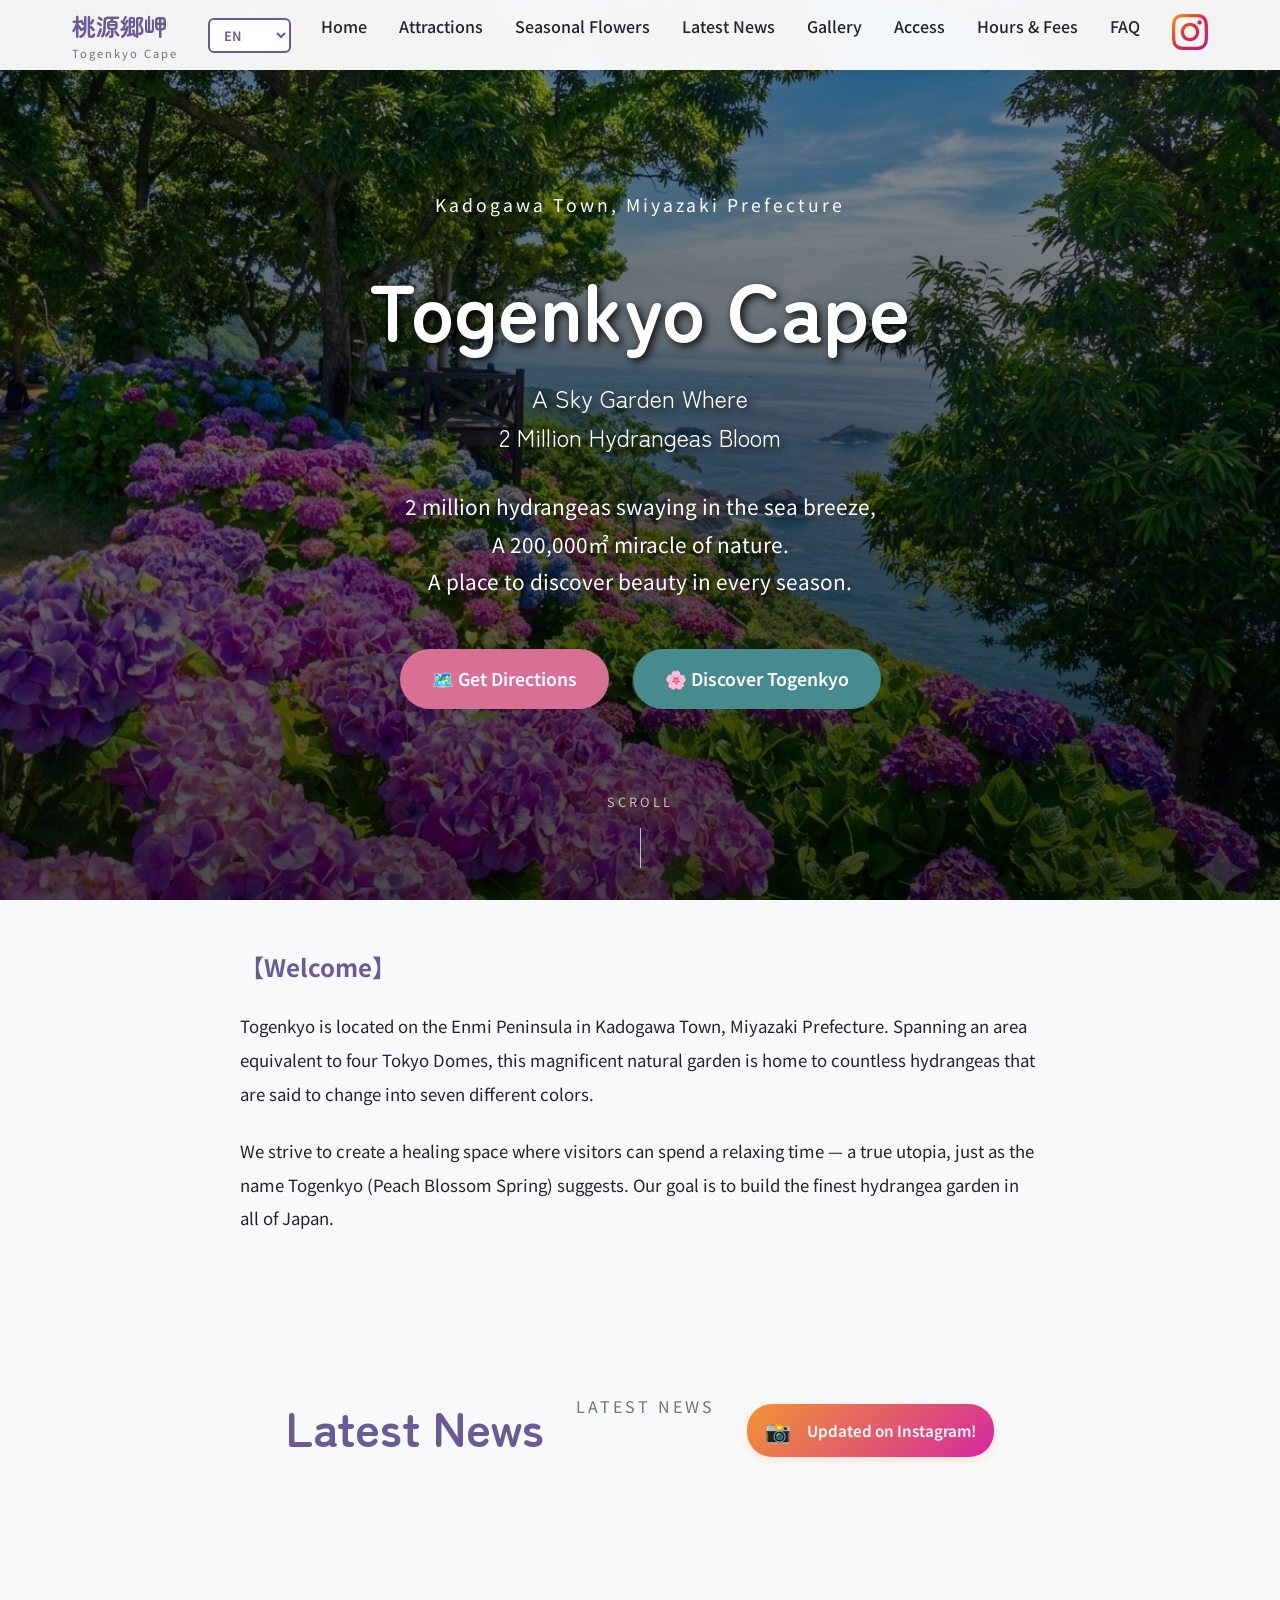
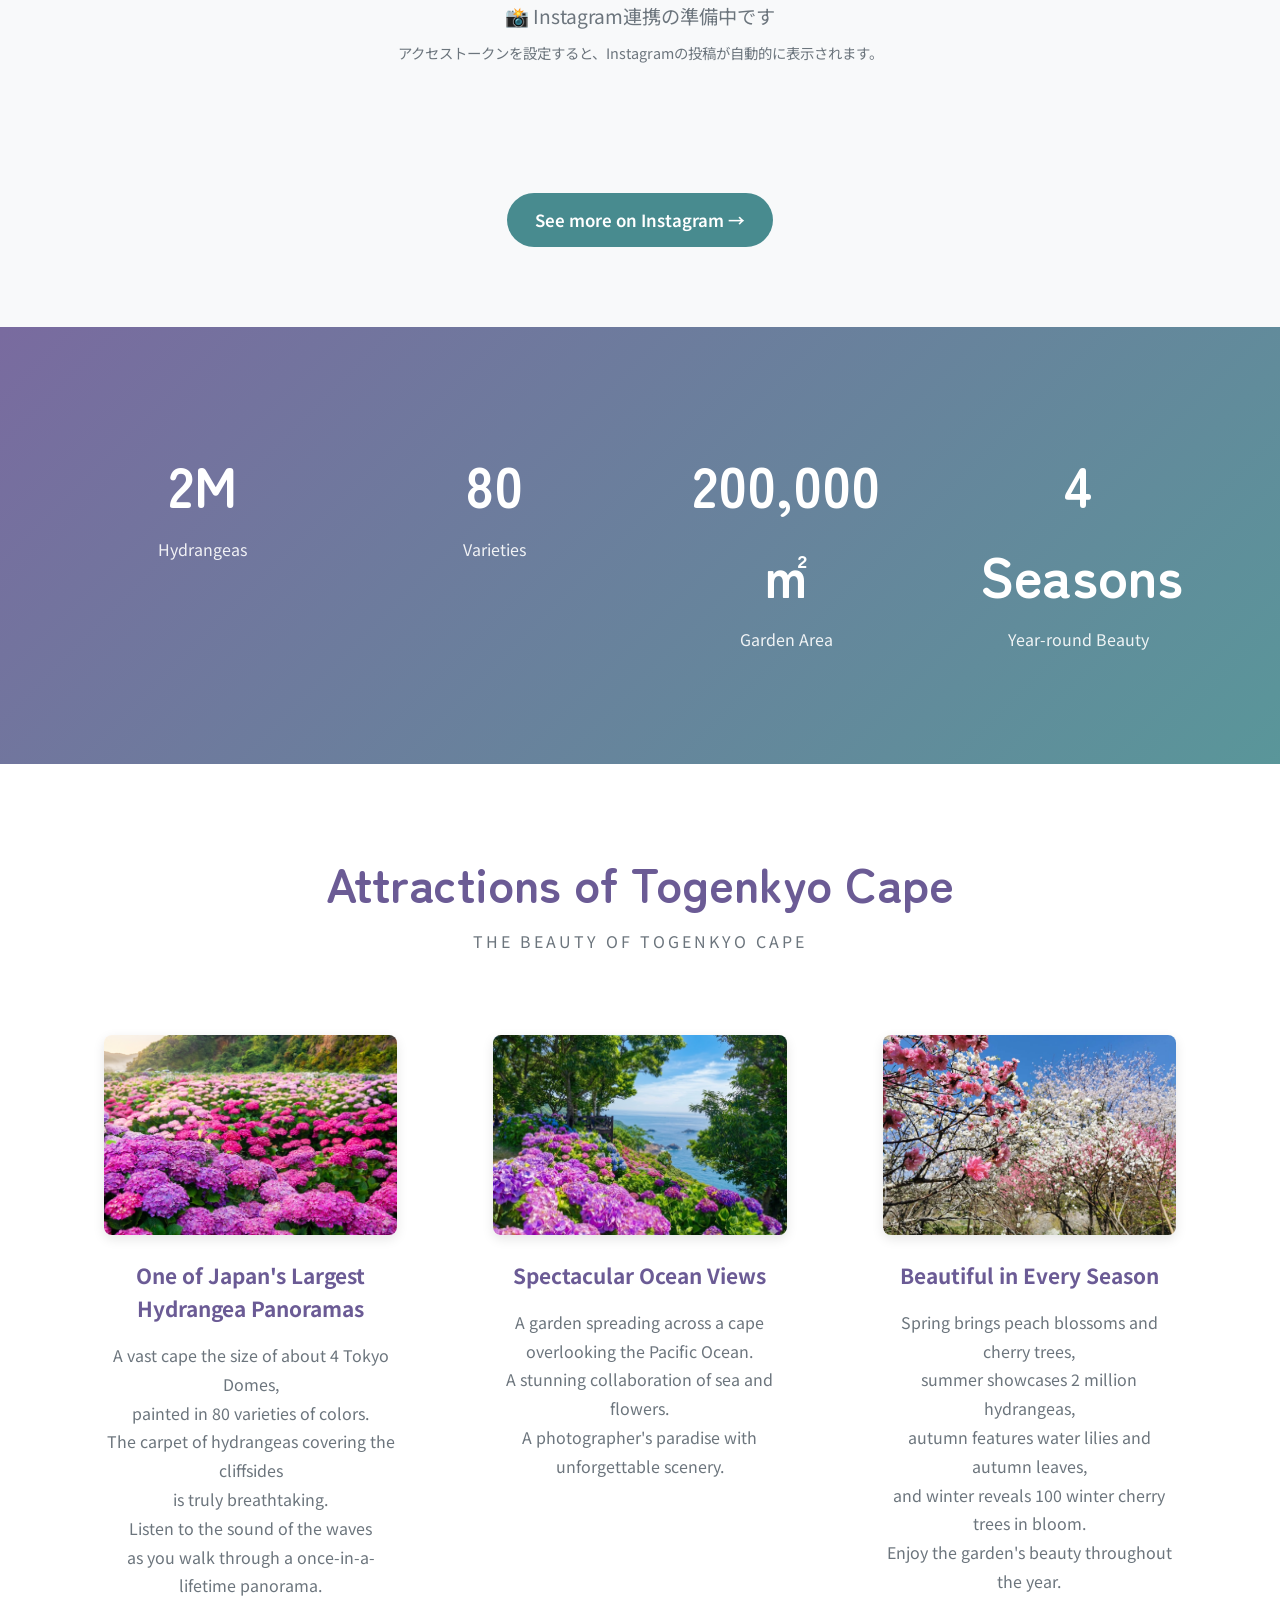
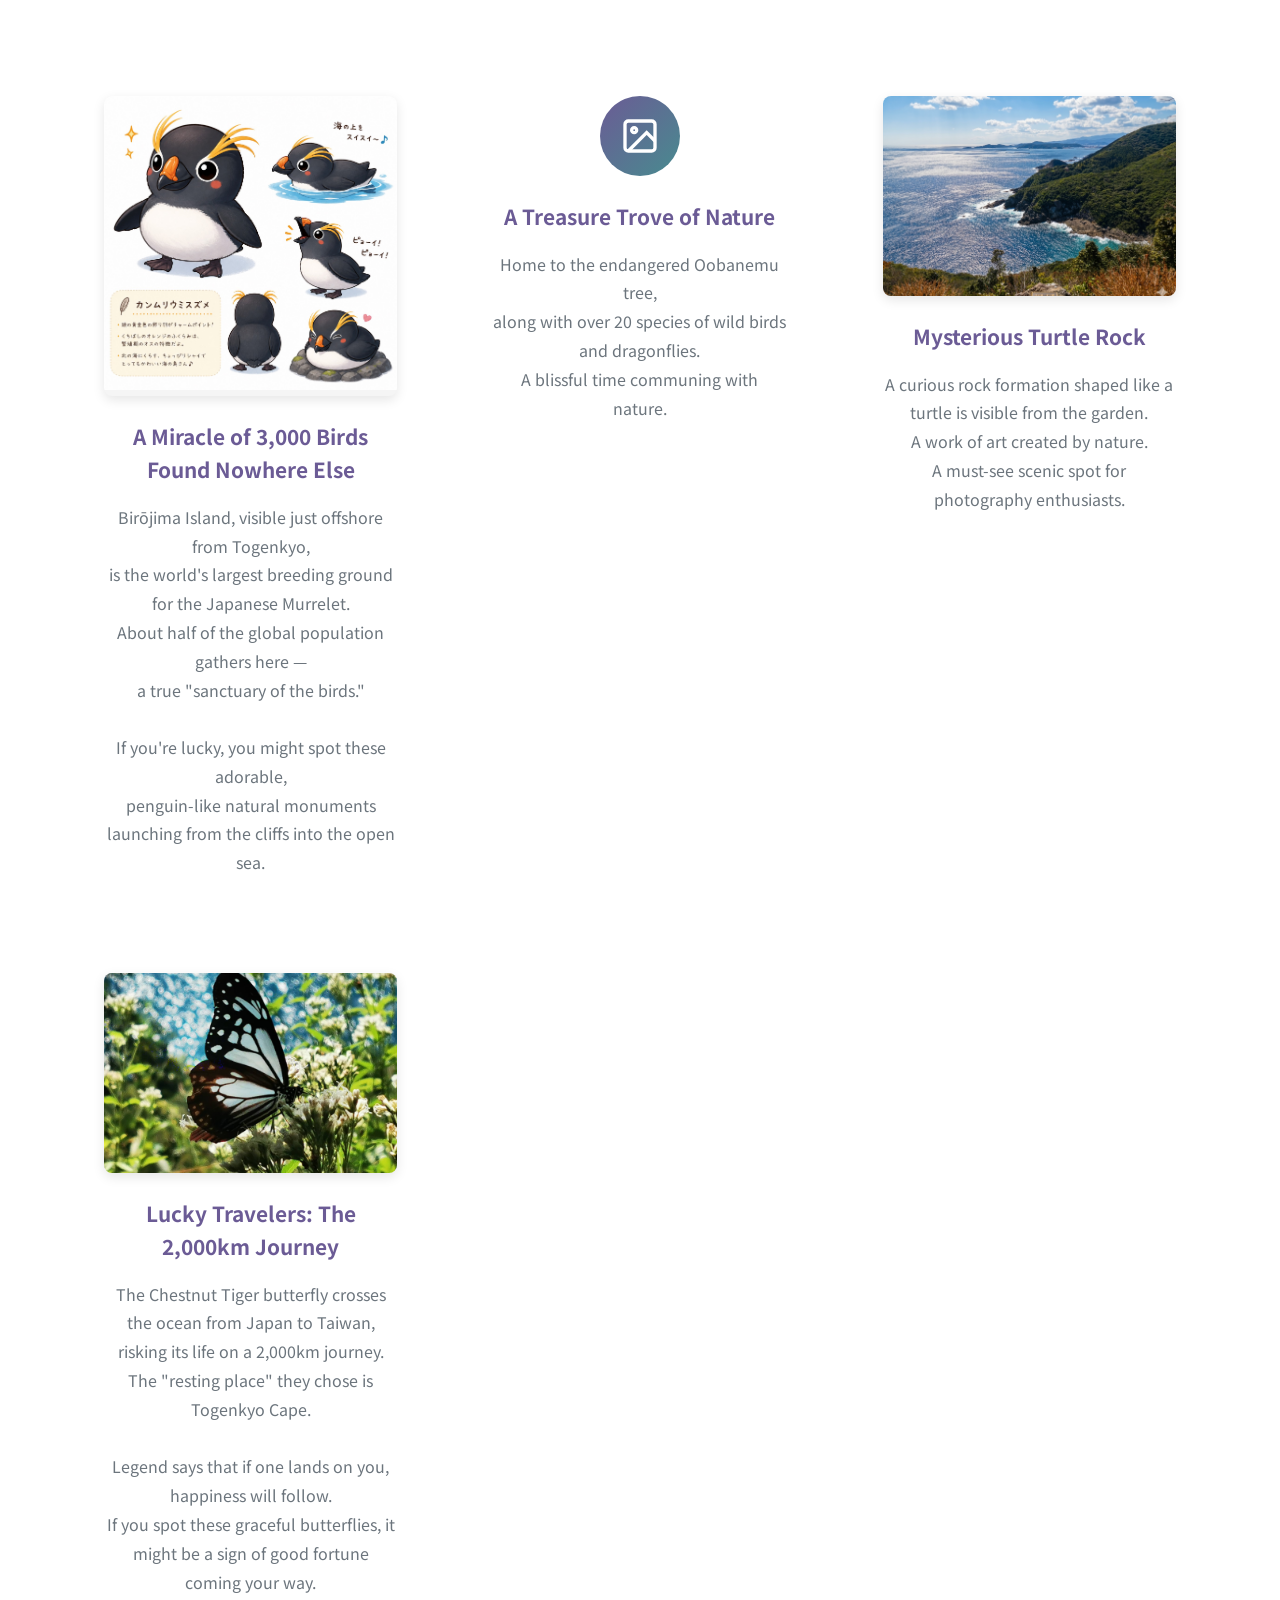
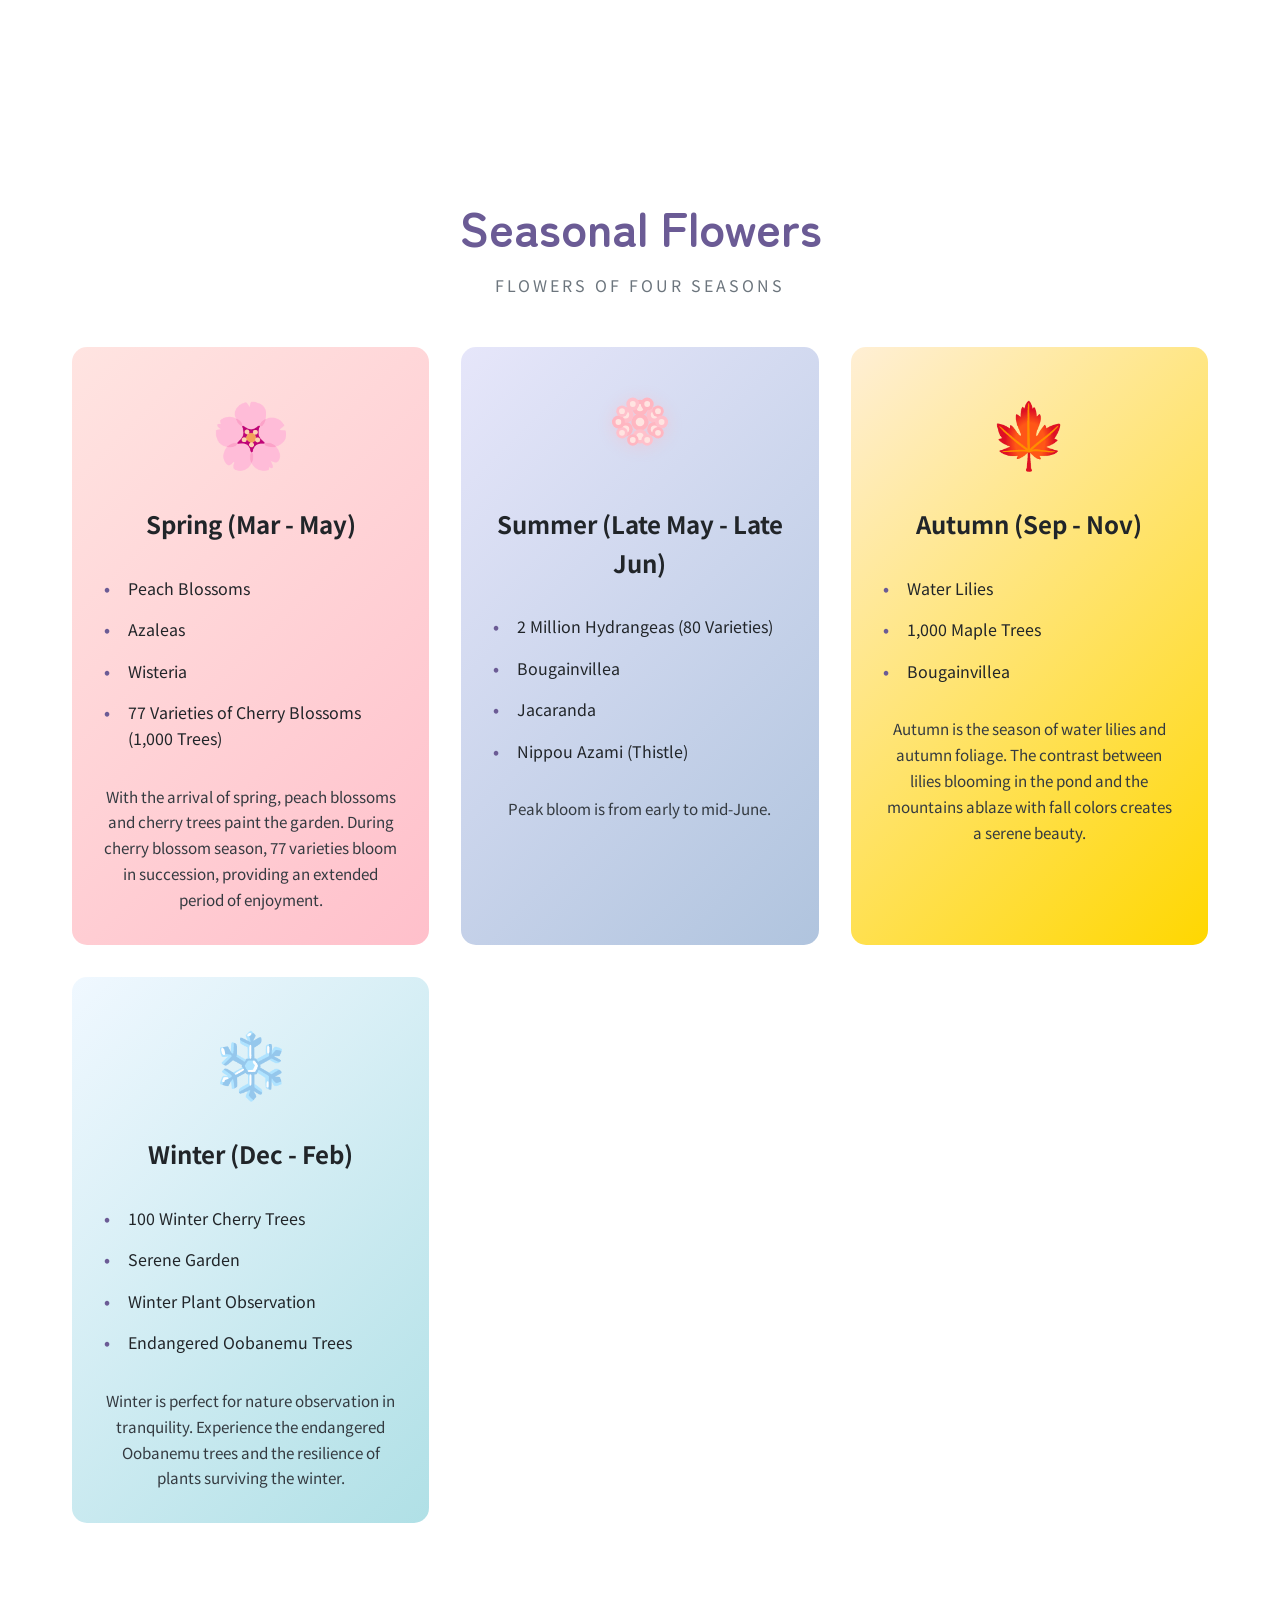
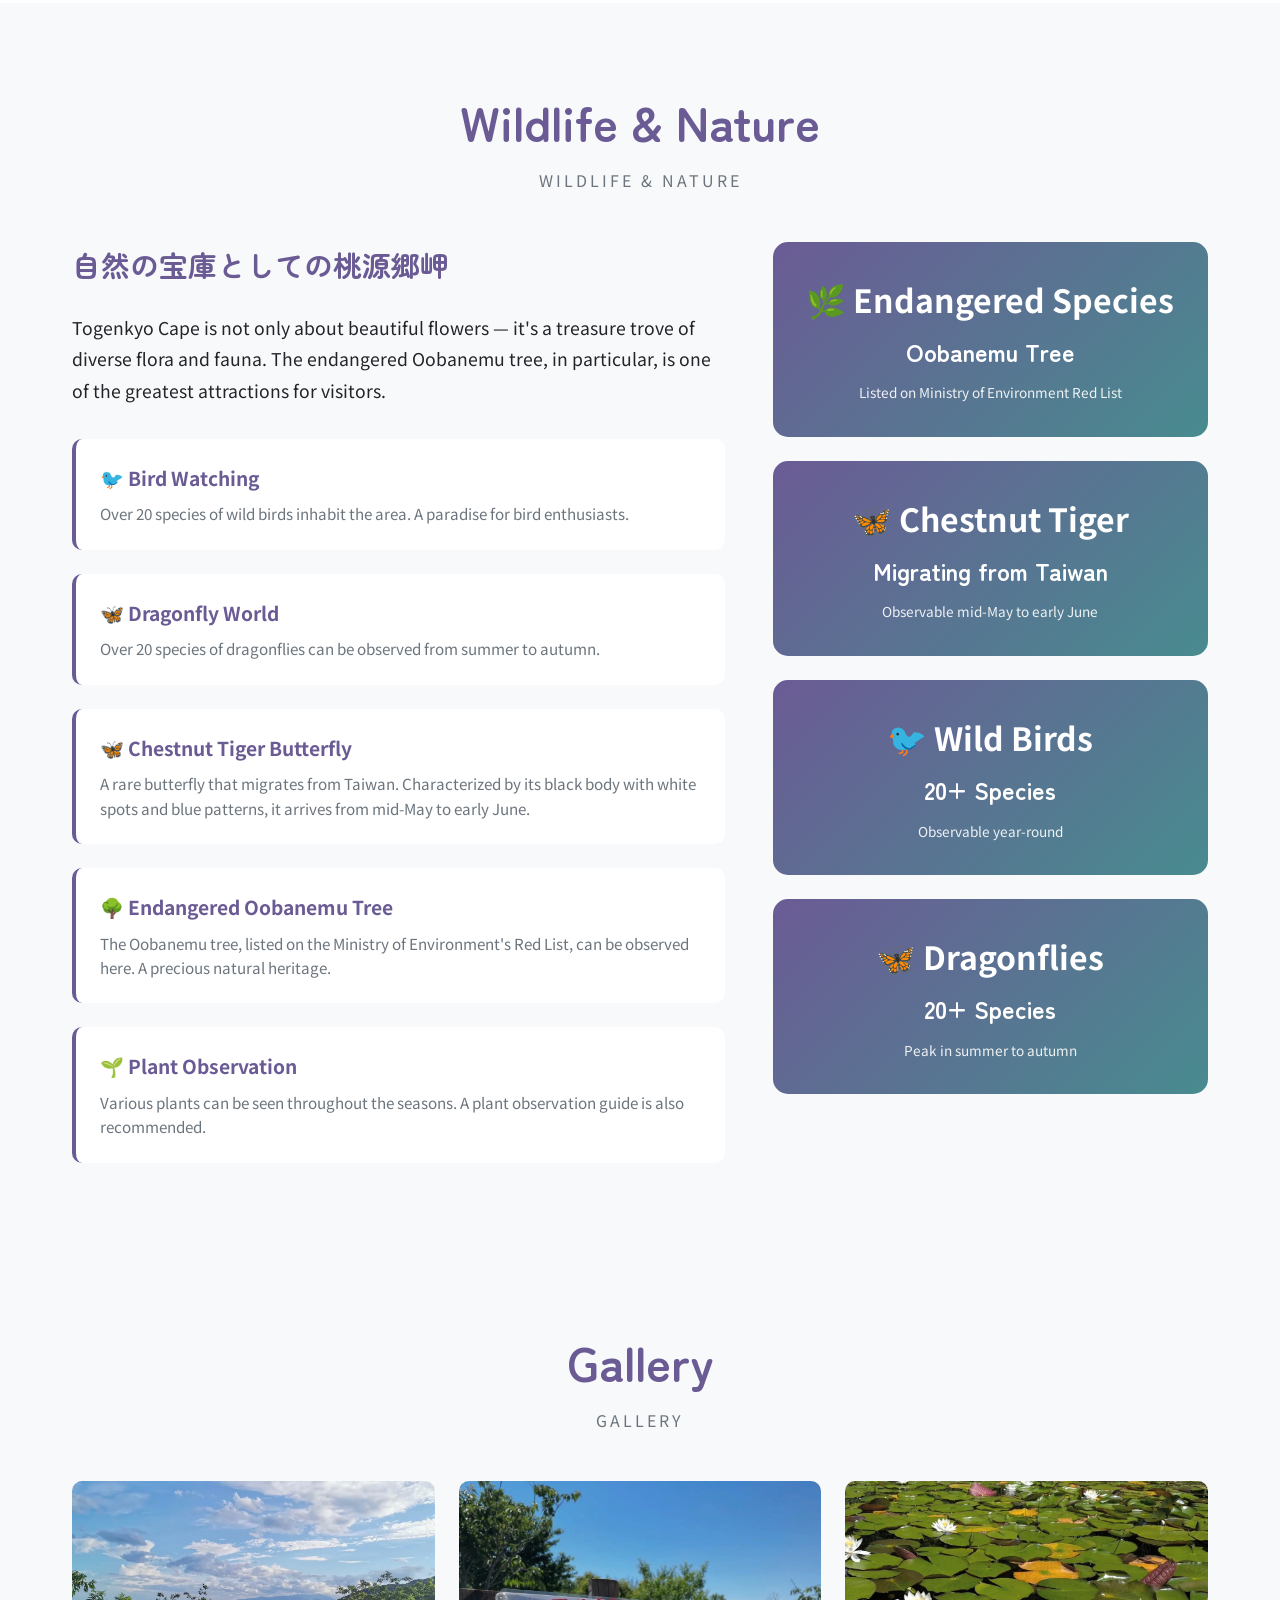
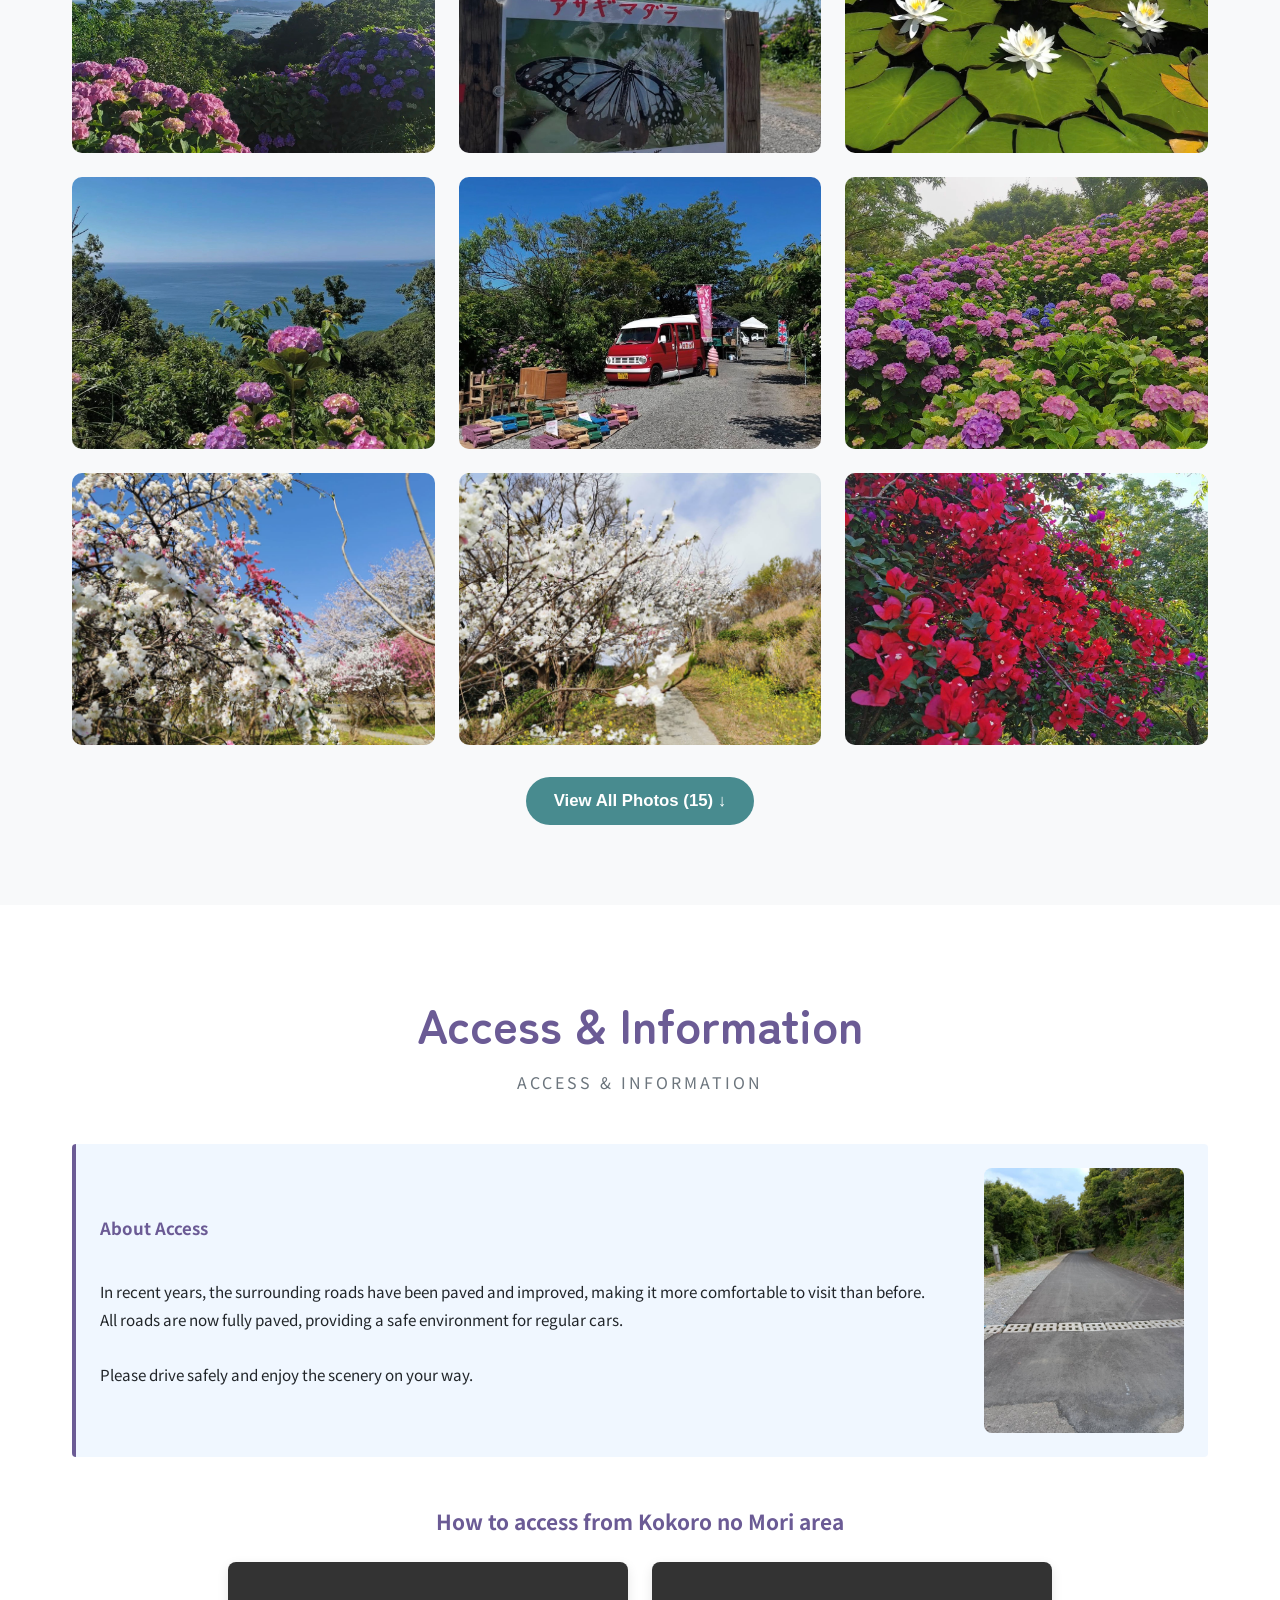
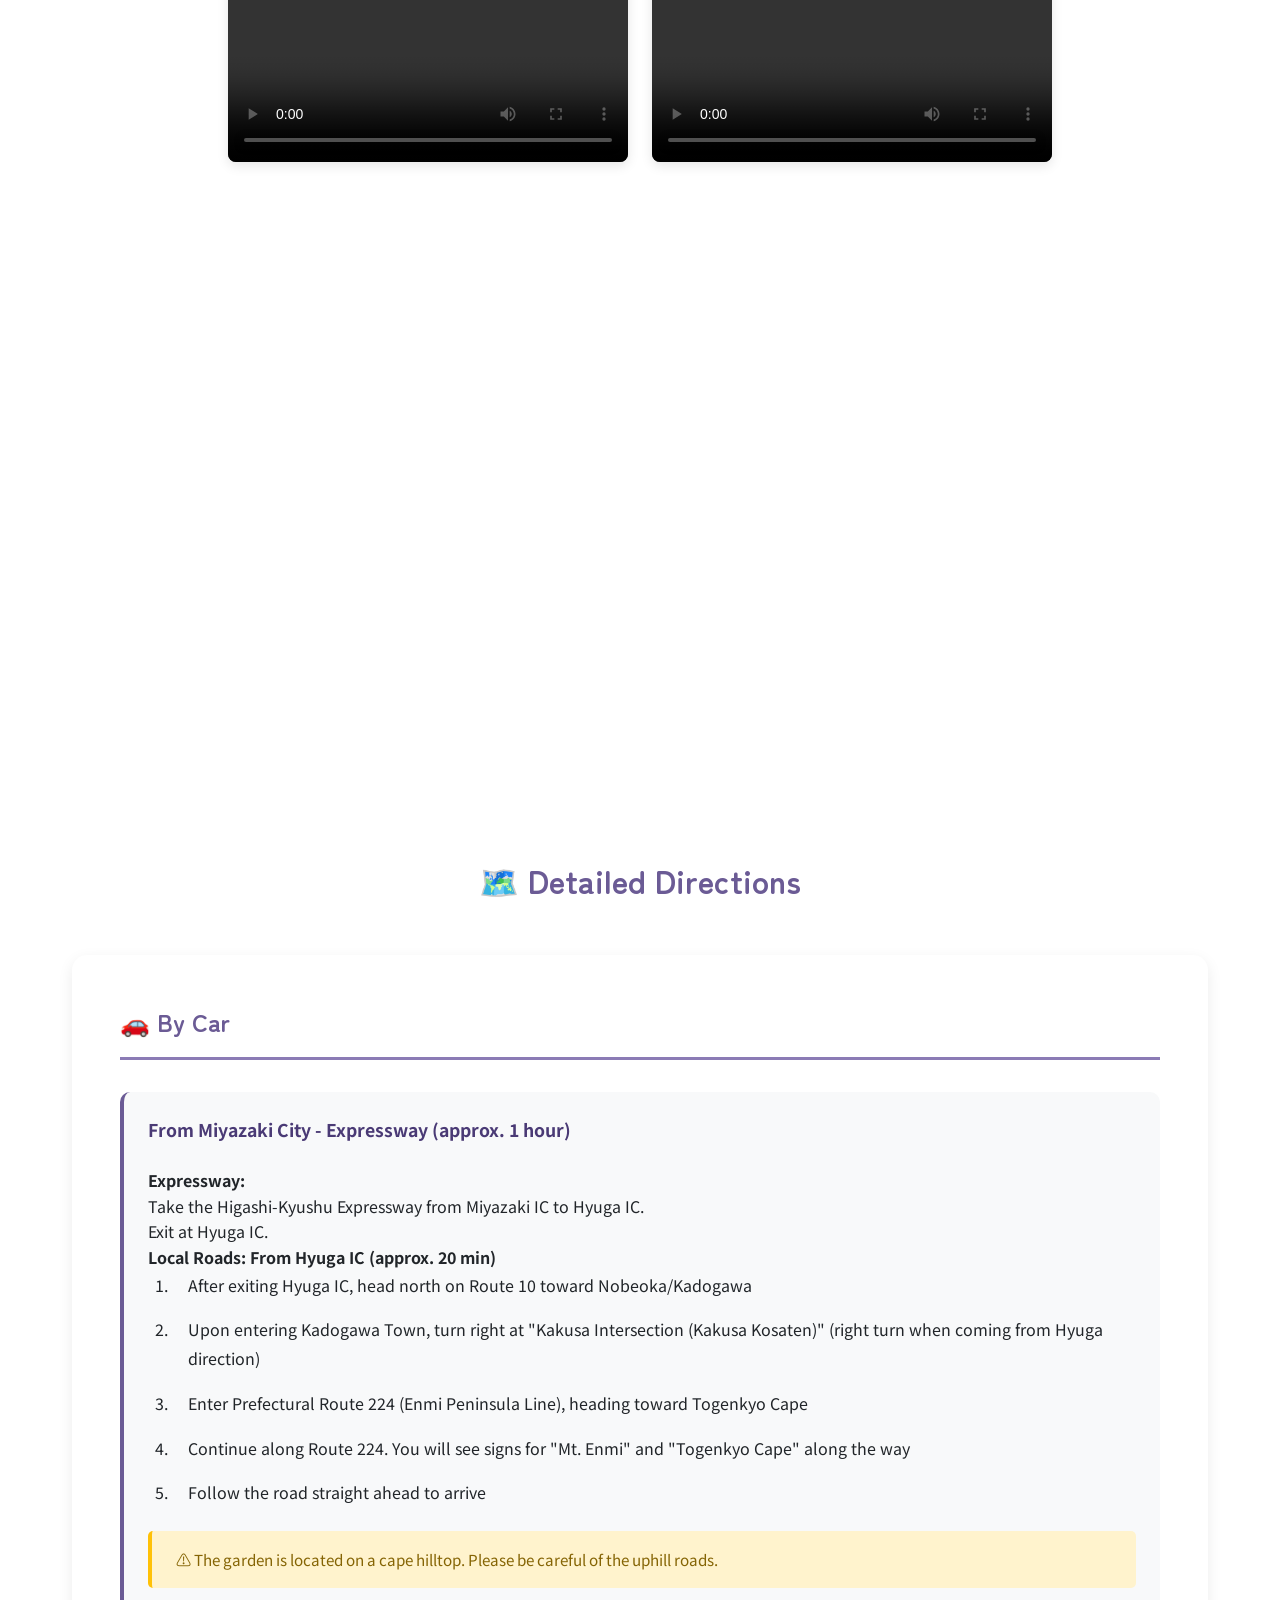
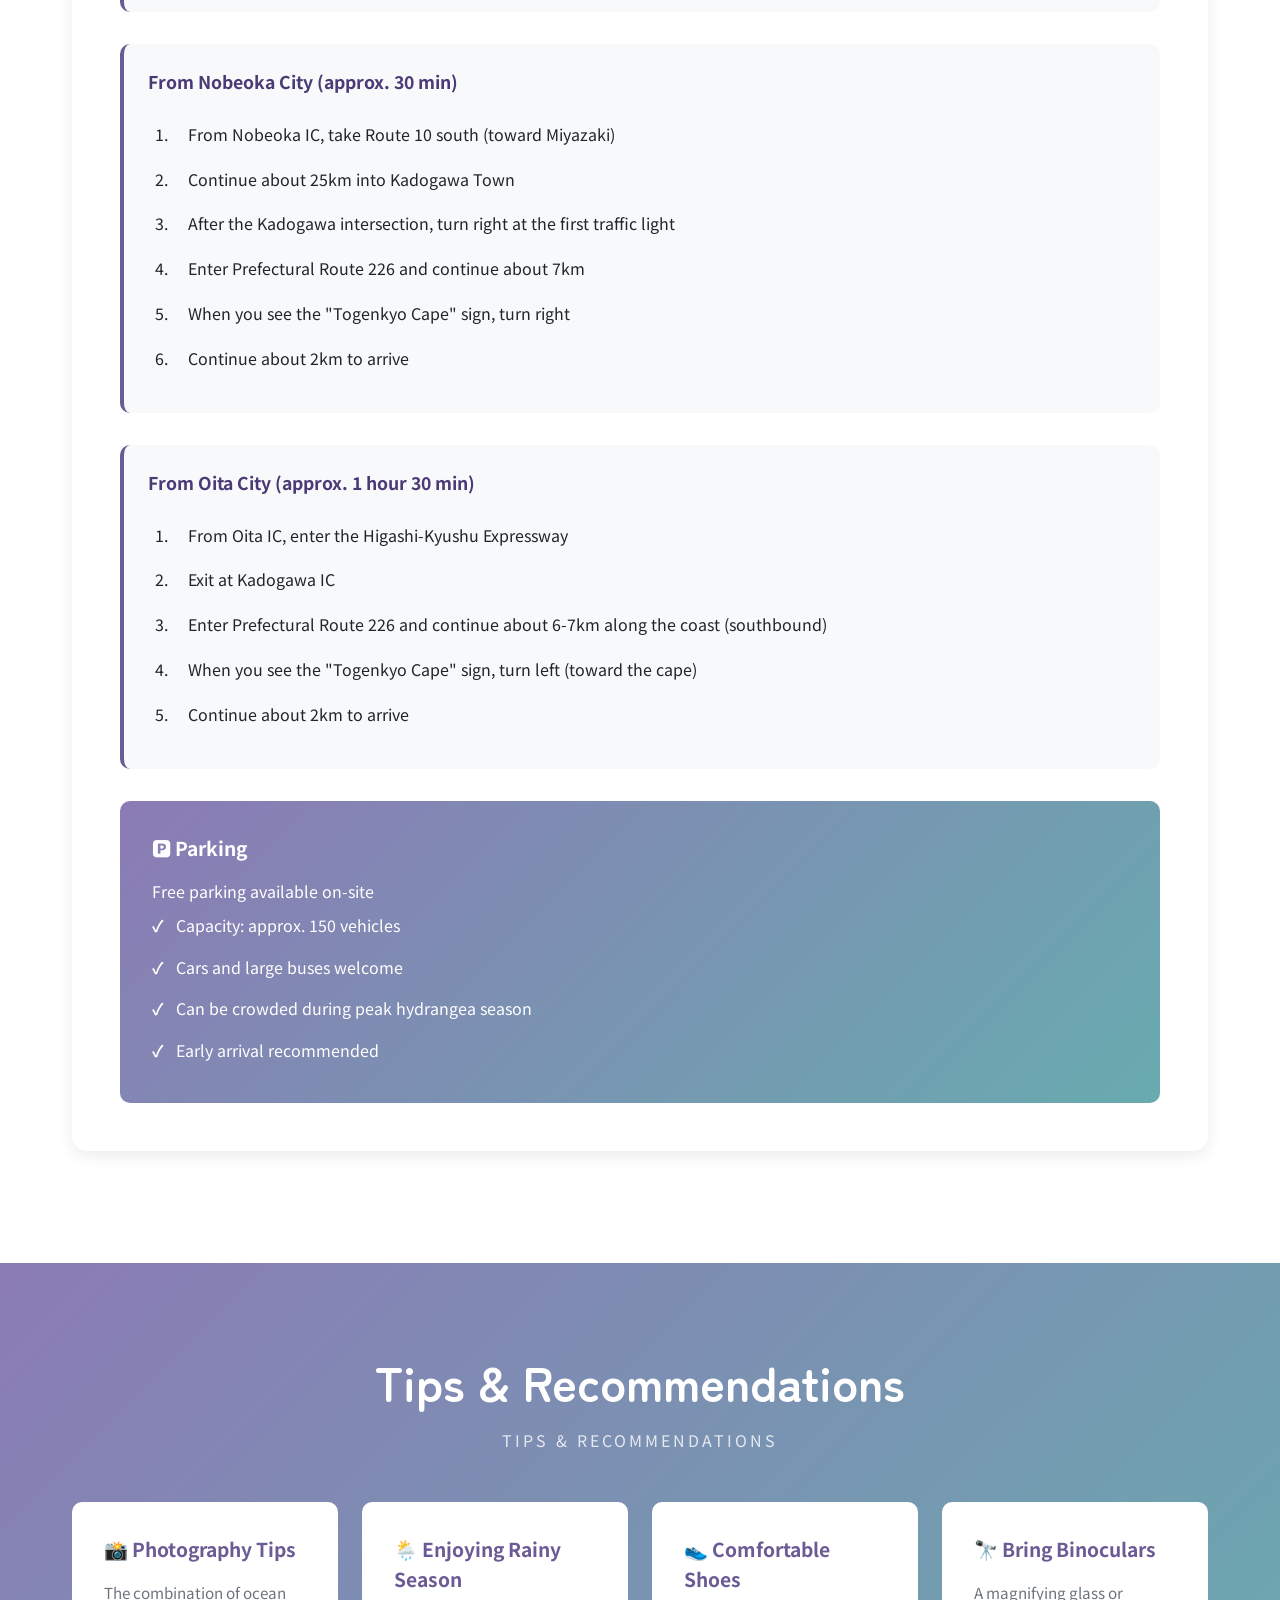
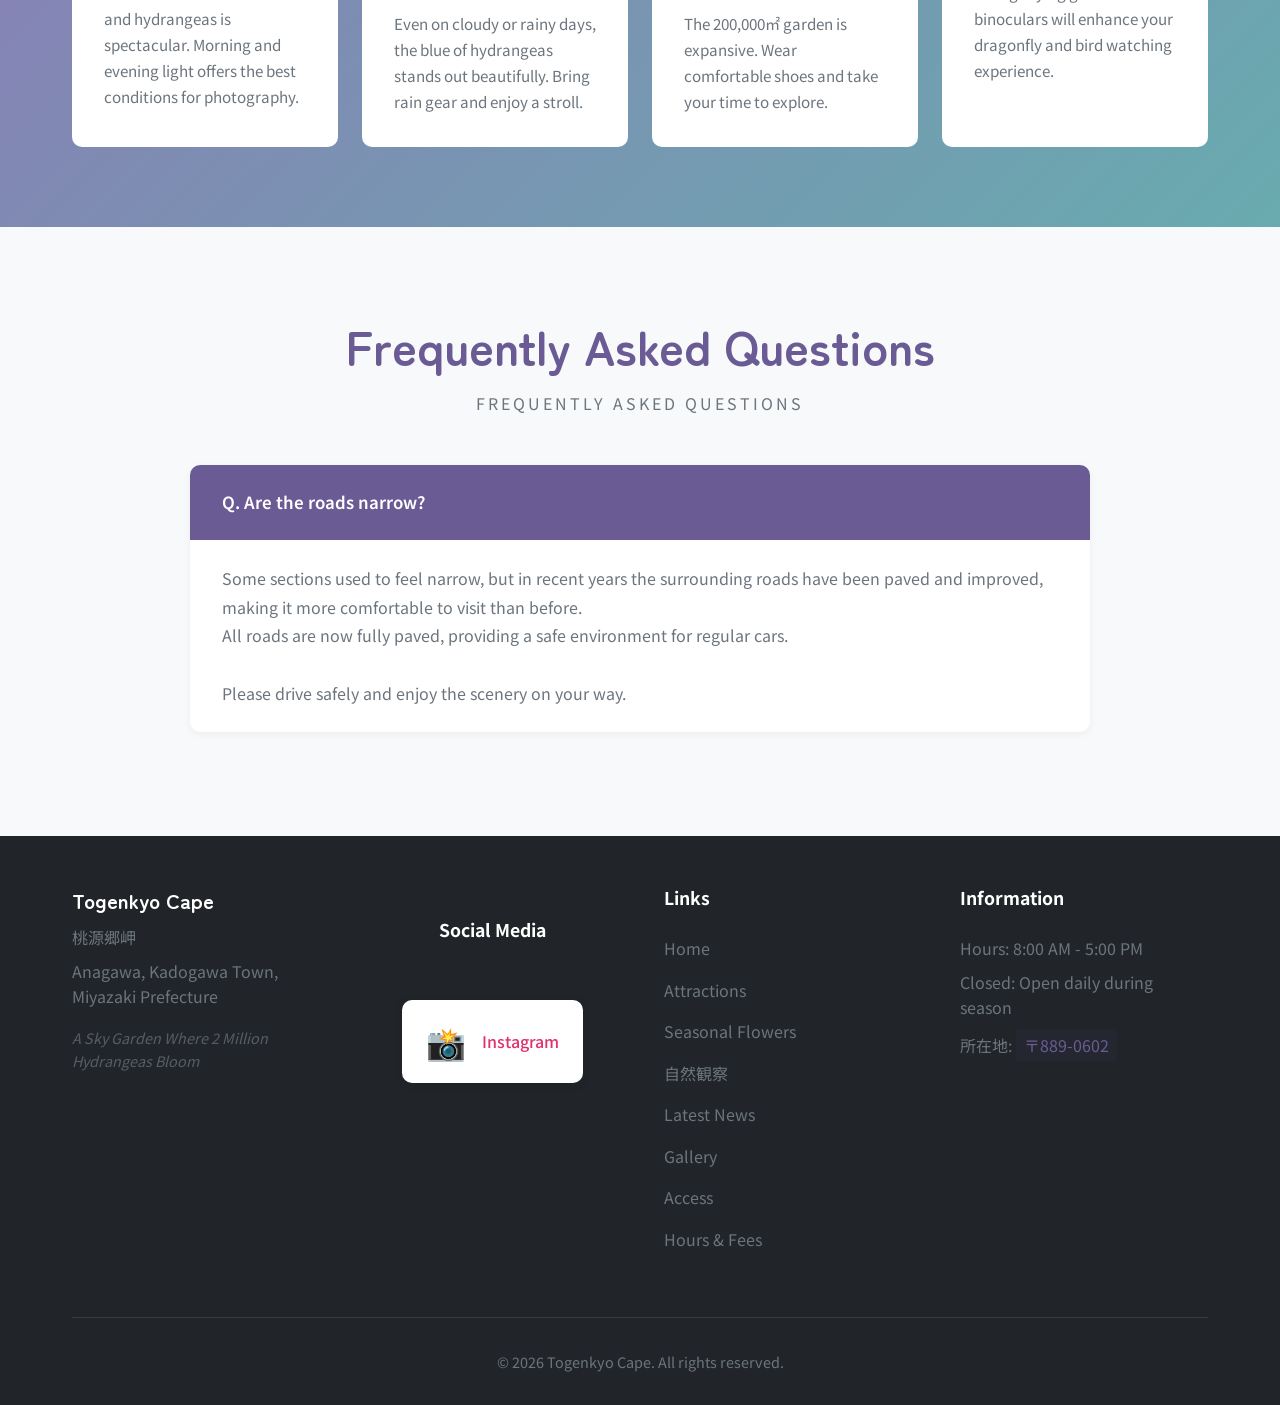
==== commit 8e408274: "アクセスセクションに行き方動画を追加 - 心の杜周辺からの行き方①・②の動画を追加 - 4言語（日/英/中/韓）に翻訳を追加 - レスポンシブ対応  Co-Authored-By: Claude Op" ====
--- a/index.html
+++ b/index.html
@@ -555,6 +555,20 @@
                 <img src="images/9153_0.jpg" alt="道路整備の様子" class="access-notice-image">
             </div>
 
+            <div class="access-videos">
+                <h3 data-i18n="access.videos.title">心の杜周辺からの行き方</h3>
+                <div class="video-container">
+                    <video controls preload="metadata">
+                        <source src="images/心の杜周辺からの行き方①.mp4" type="video/mp4">
+                        お使いのブラウザは動画再生に対応していません。
+                    </video>
+                    <video controls preload="metadata">
+                        <source src="images/心の杜周辺からの行き方②.mp4" type="video/mp4">
+                        お使いのブラウザは動画再生に対応していません。
+                    </video>
+                </div>
+            </div>
+
             <div class="access-content" id="info">
                 <div class="access-info">
                     <div class="info-card">
--- a/styles.css
+++ b/styles.css
@@ -1048,8 +1048,8 @@
 }
 
 .faq-question {
-    background: var(--primary-light);
-    color: var(--primary);
+    background: var(--primary);
+    color: var(--white);
     padding: var(--spacing-md) var(--spacing-lg);
     font-weight: 600;
     font-size: 1.05rem;
@@ -1100,6 +1100,31 @@
     border-radius: 8px;
     display: block;
     flex-shrink: 0;
+}
+
+.access-videos {
+    margin-bottom: var(--spacing-xl);
+}
+
+.access-videos h3 {
+    color: var(--primary);
+    font-size: 1.3rem;
+    margin-bottom: var(--spacing-md);
+    text-align: center;
+}
+
+.video-container {
+    display: flex;
+    gap: var(--spacing-md);
+    justify-content: center;
+    flex-wrap: wrap;
+}
+
+.video-container video {
+    max-width: 100%;
+    width: 400px;
+    border-radius: 8px;
+    box-shadow: 0 4px 12px rgba(0, 0, 0, 0.1);
 }
 
 .access-content {
@@ -1777,6 +1802,10 @@
         max-width: 100%;
     }
 
+    .video-container video {
+        width: 100%;
+    }
+
     .lightbox-content {
         max-width: 95%;
     }
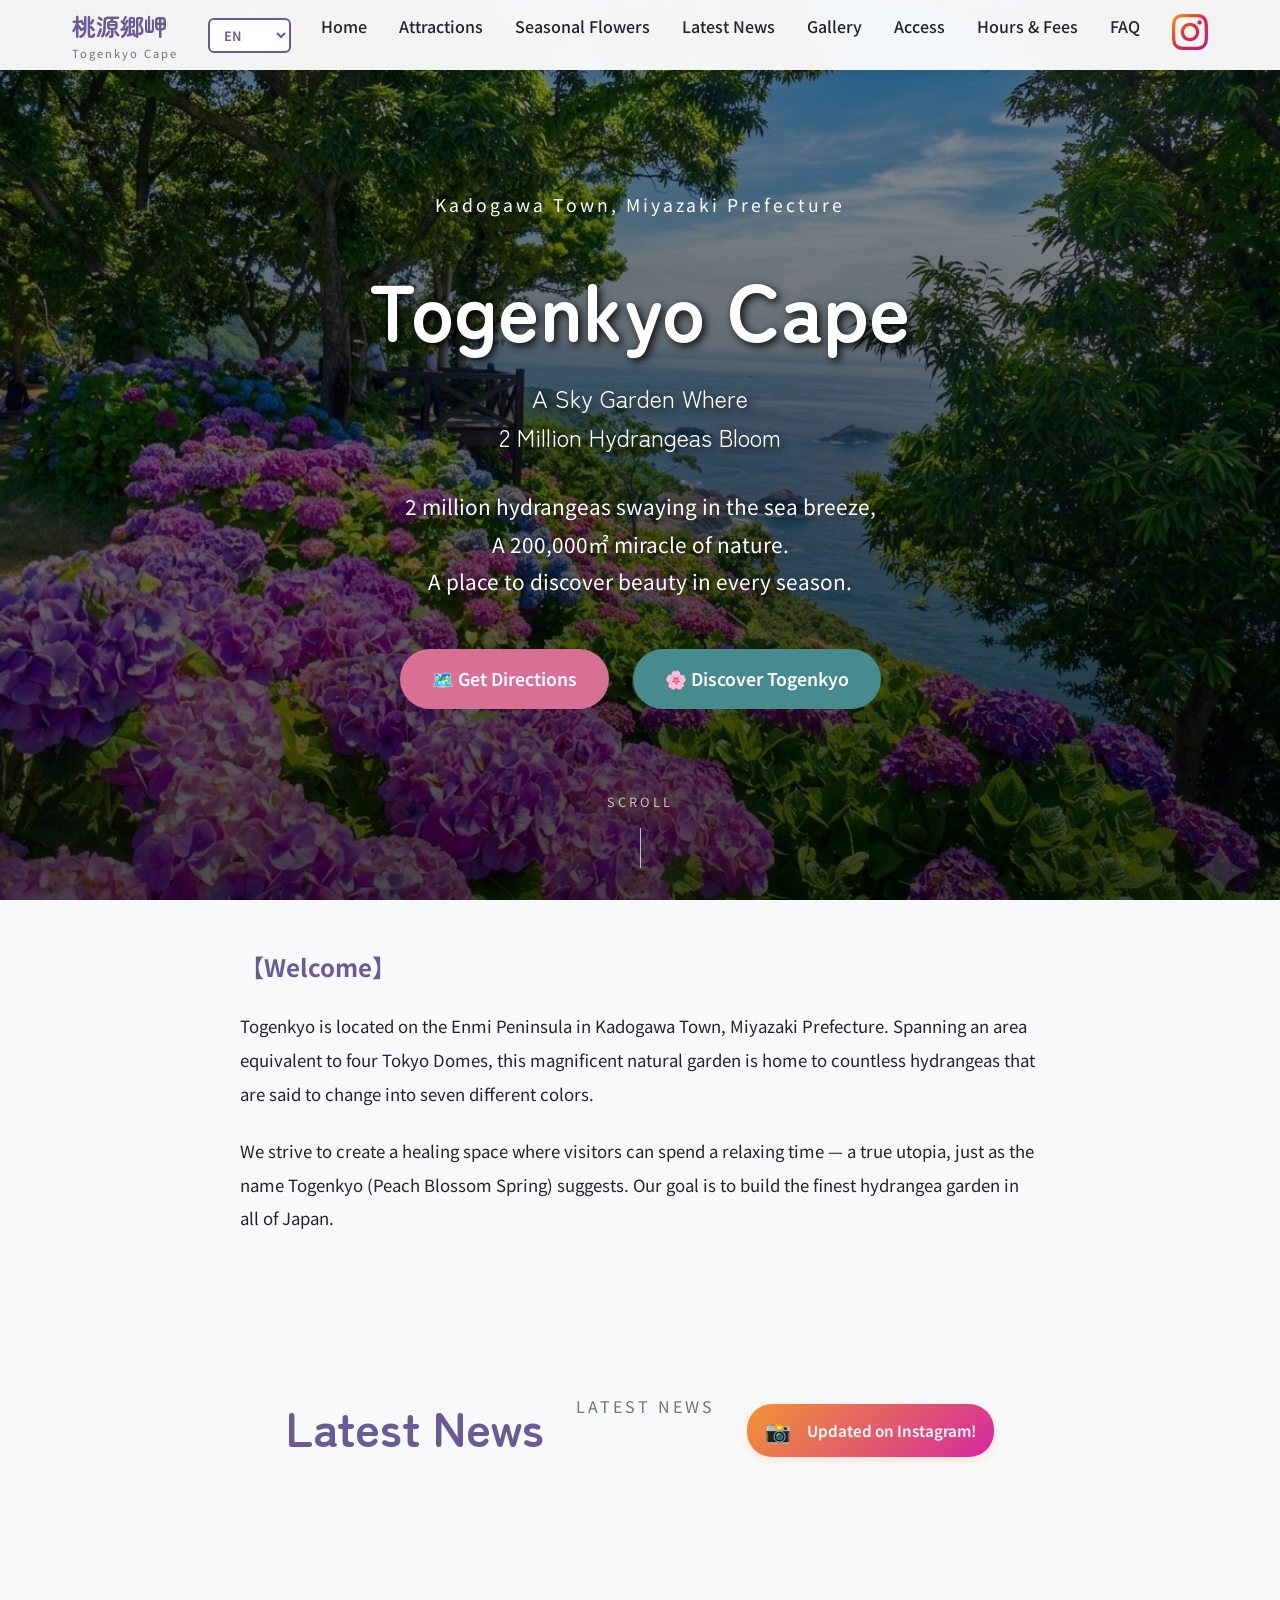
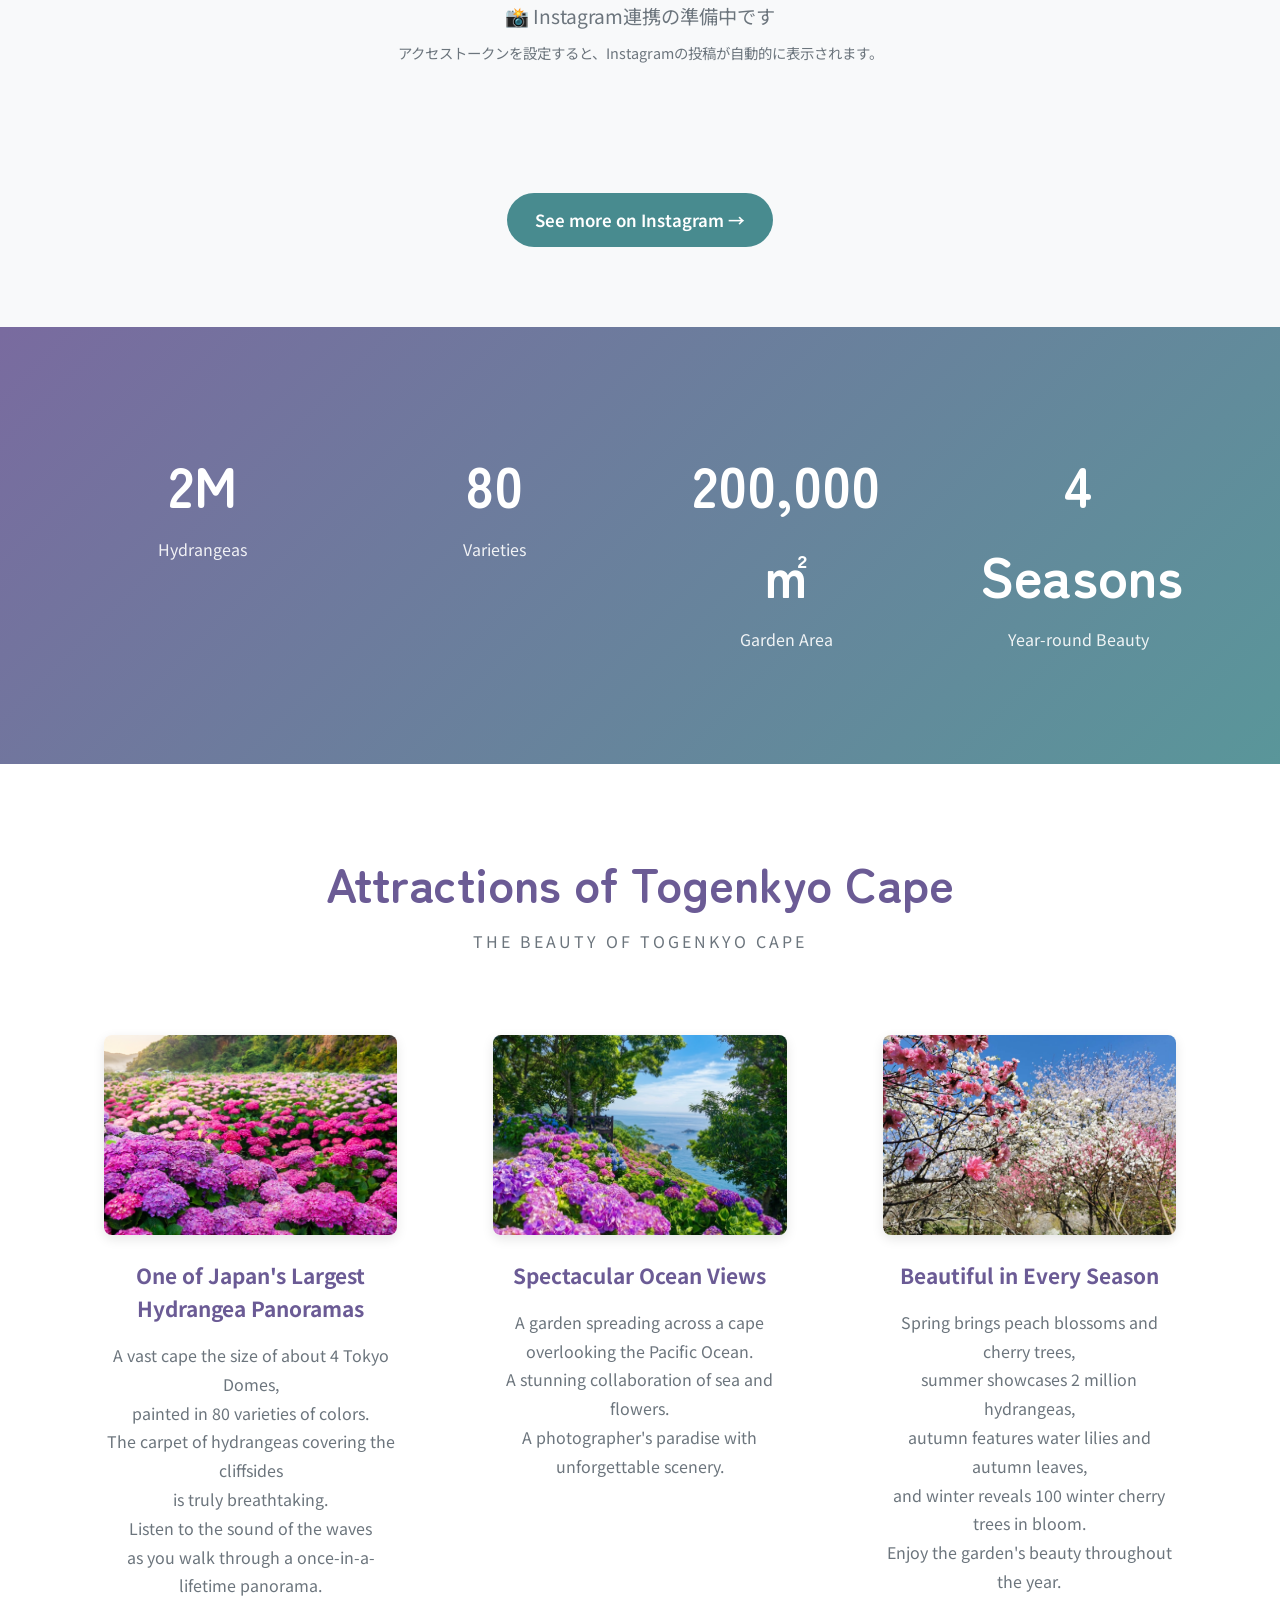
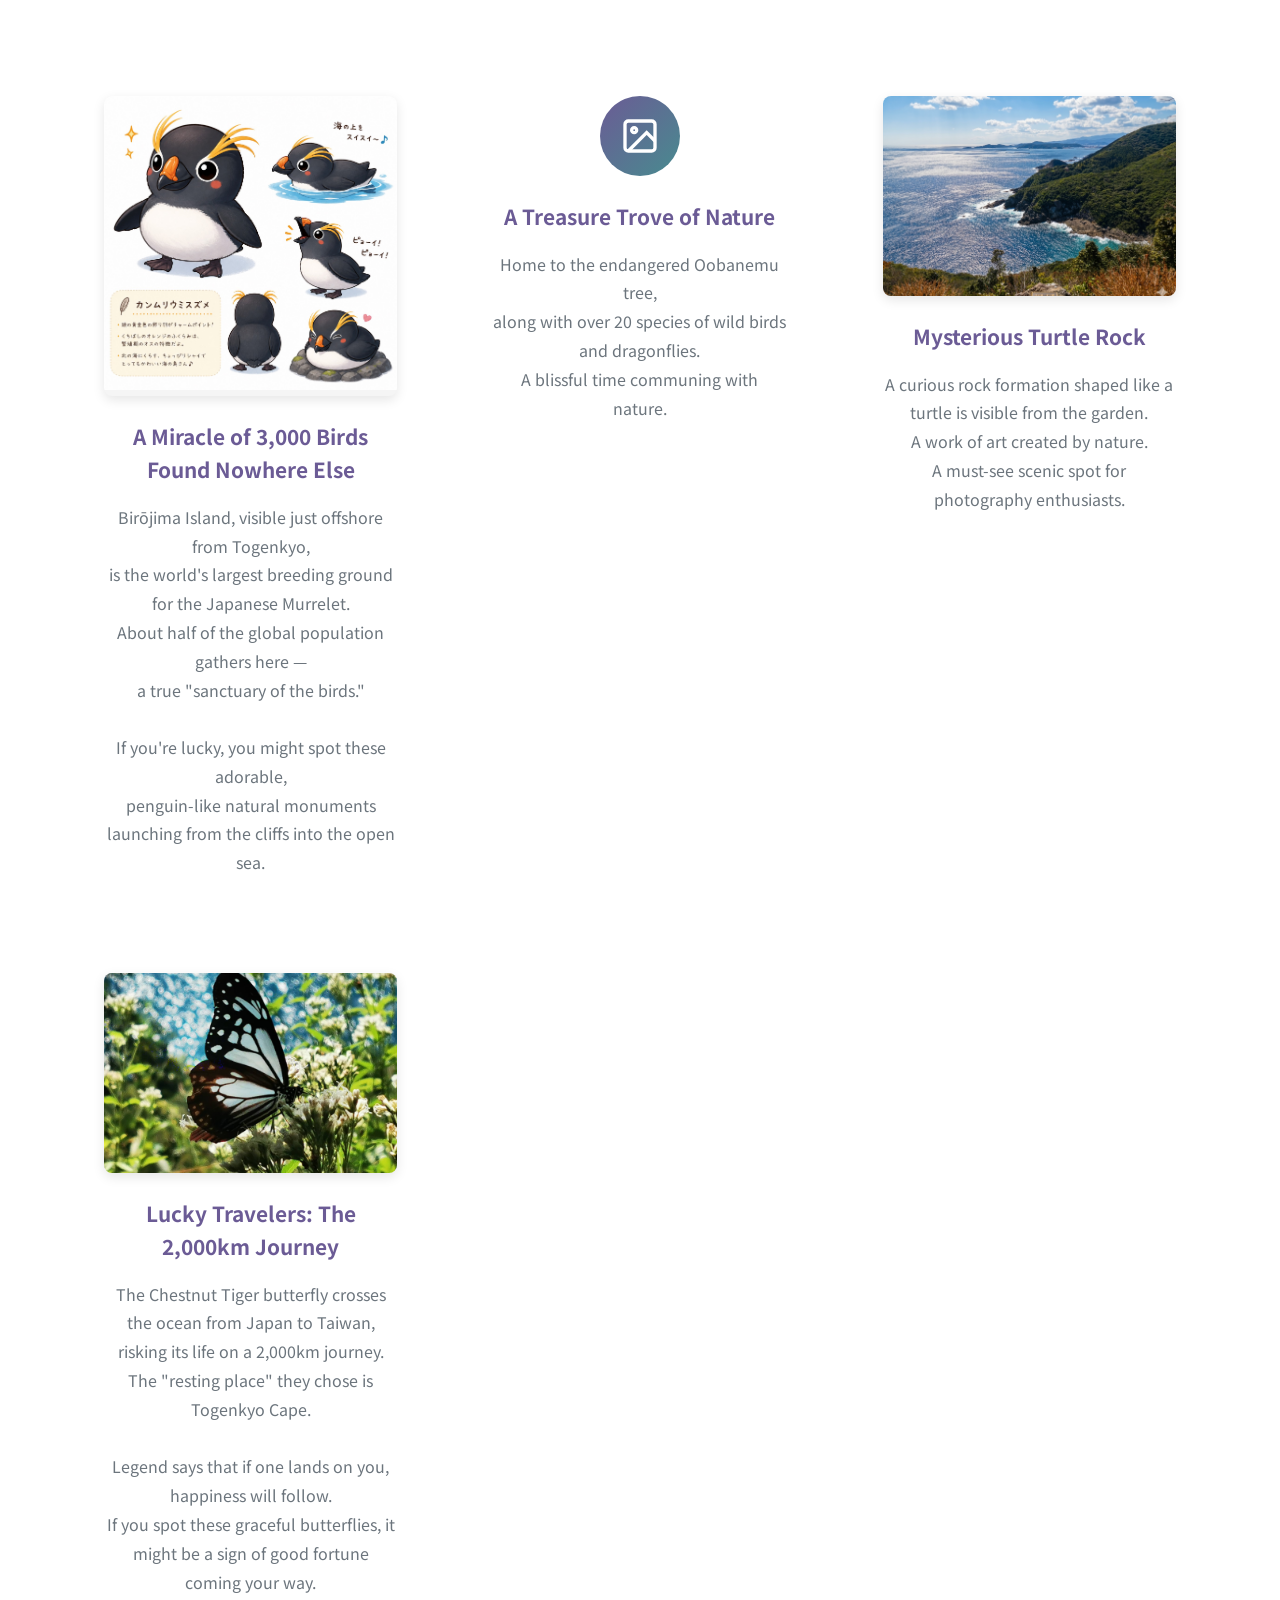
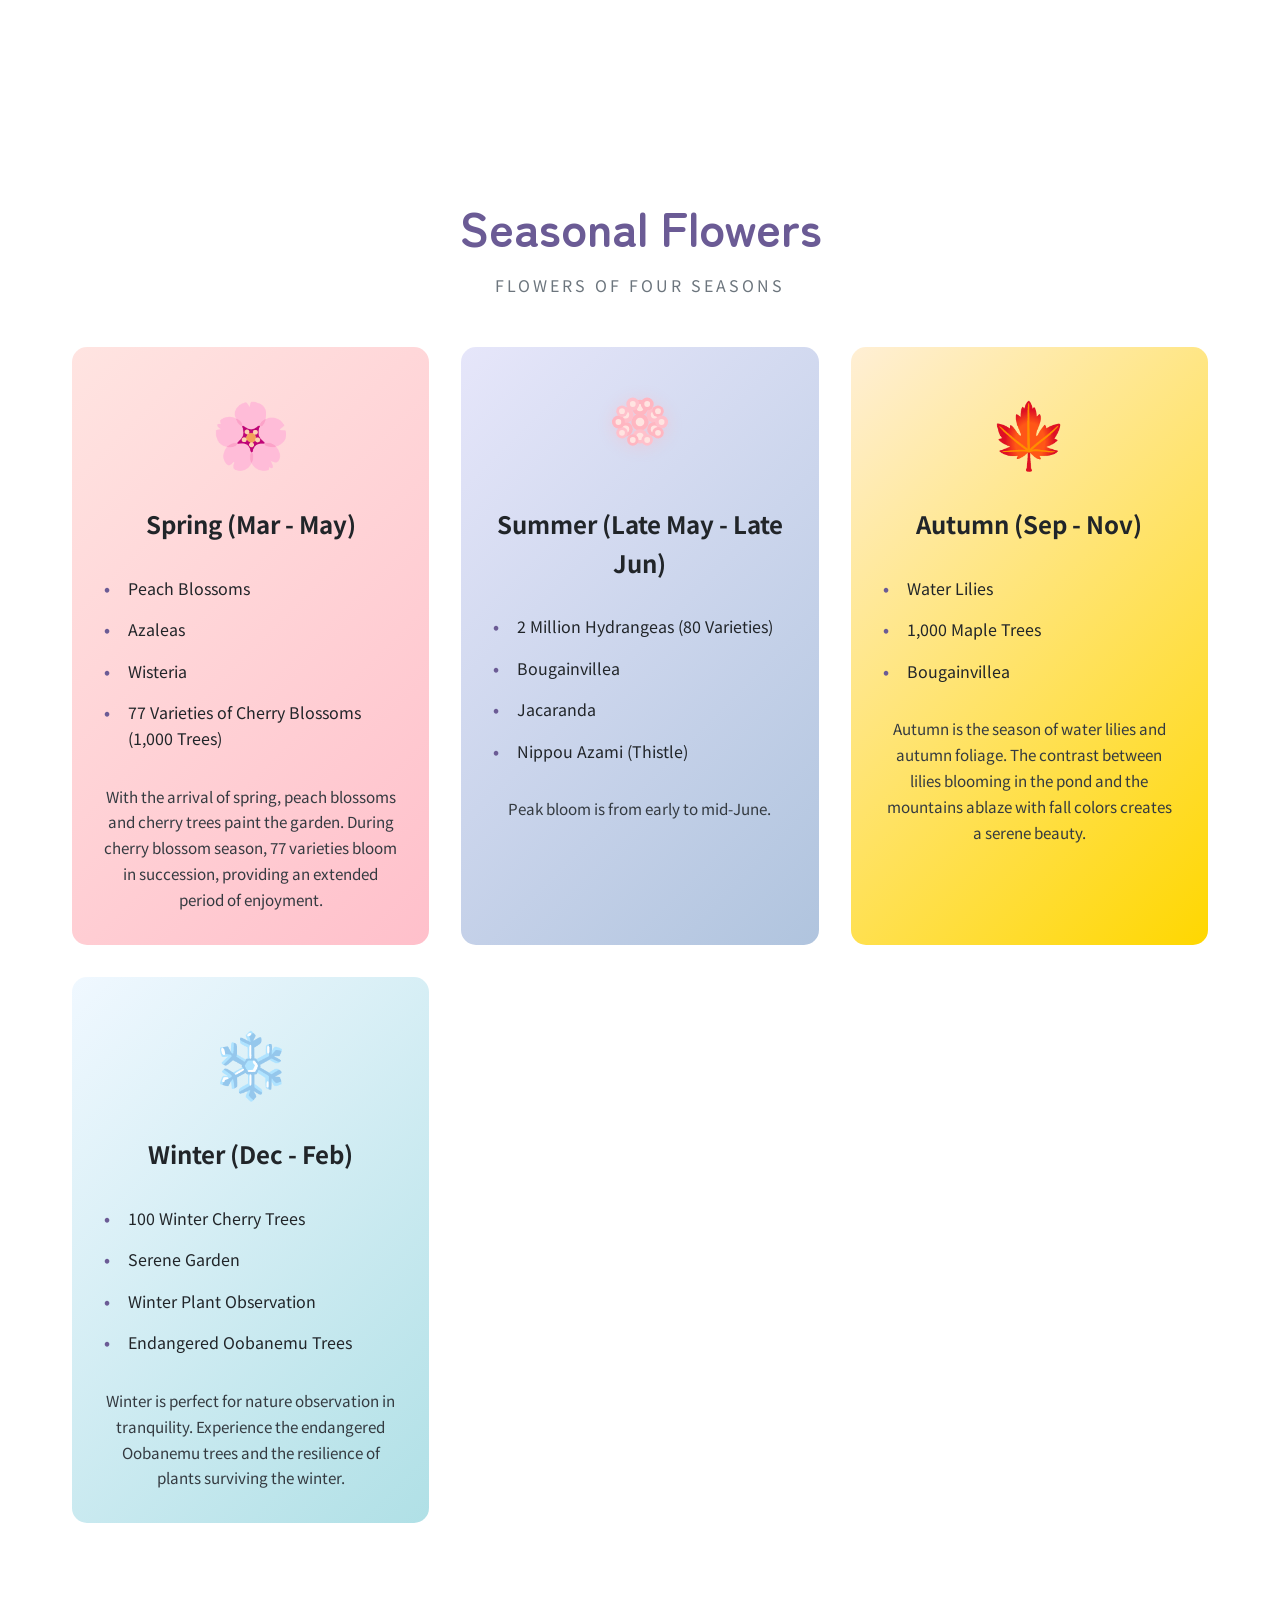
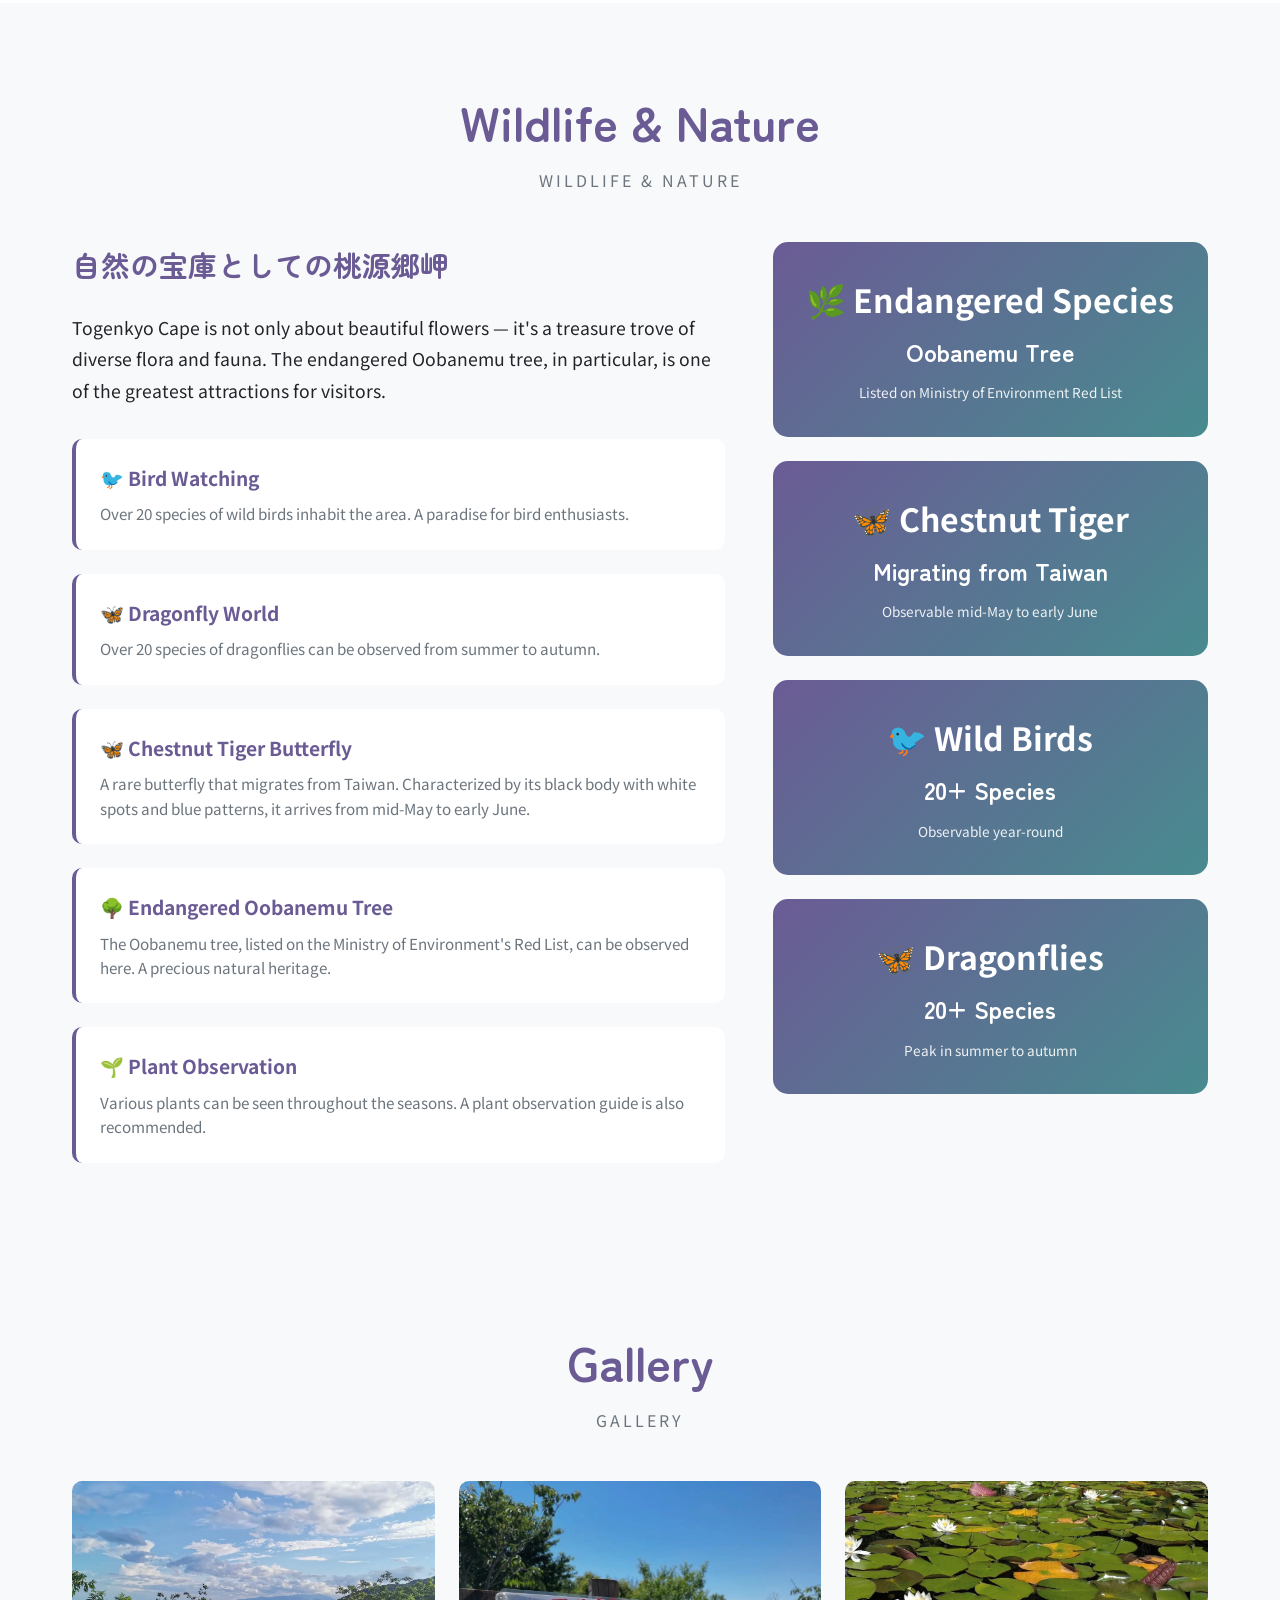
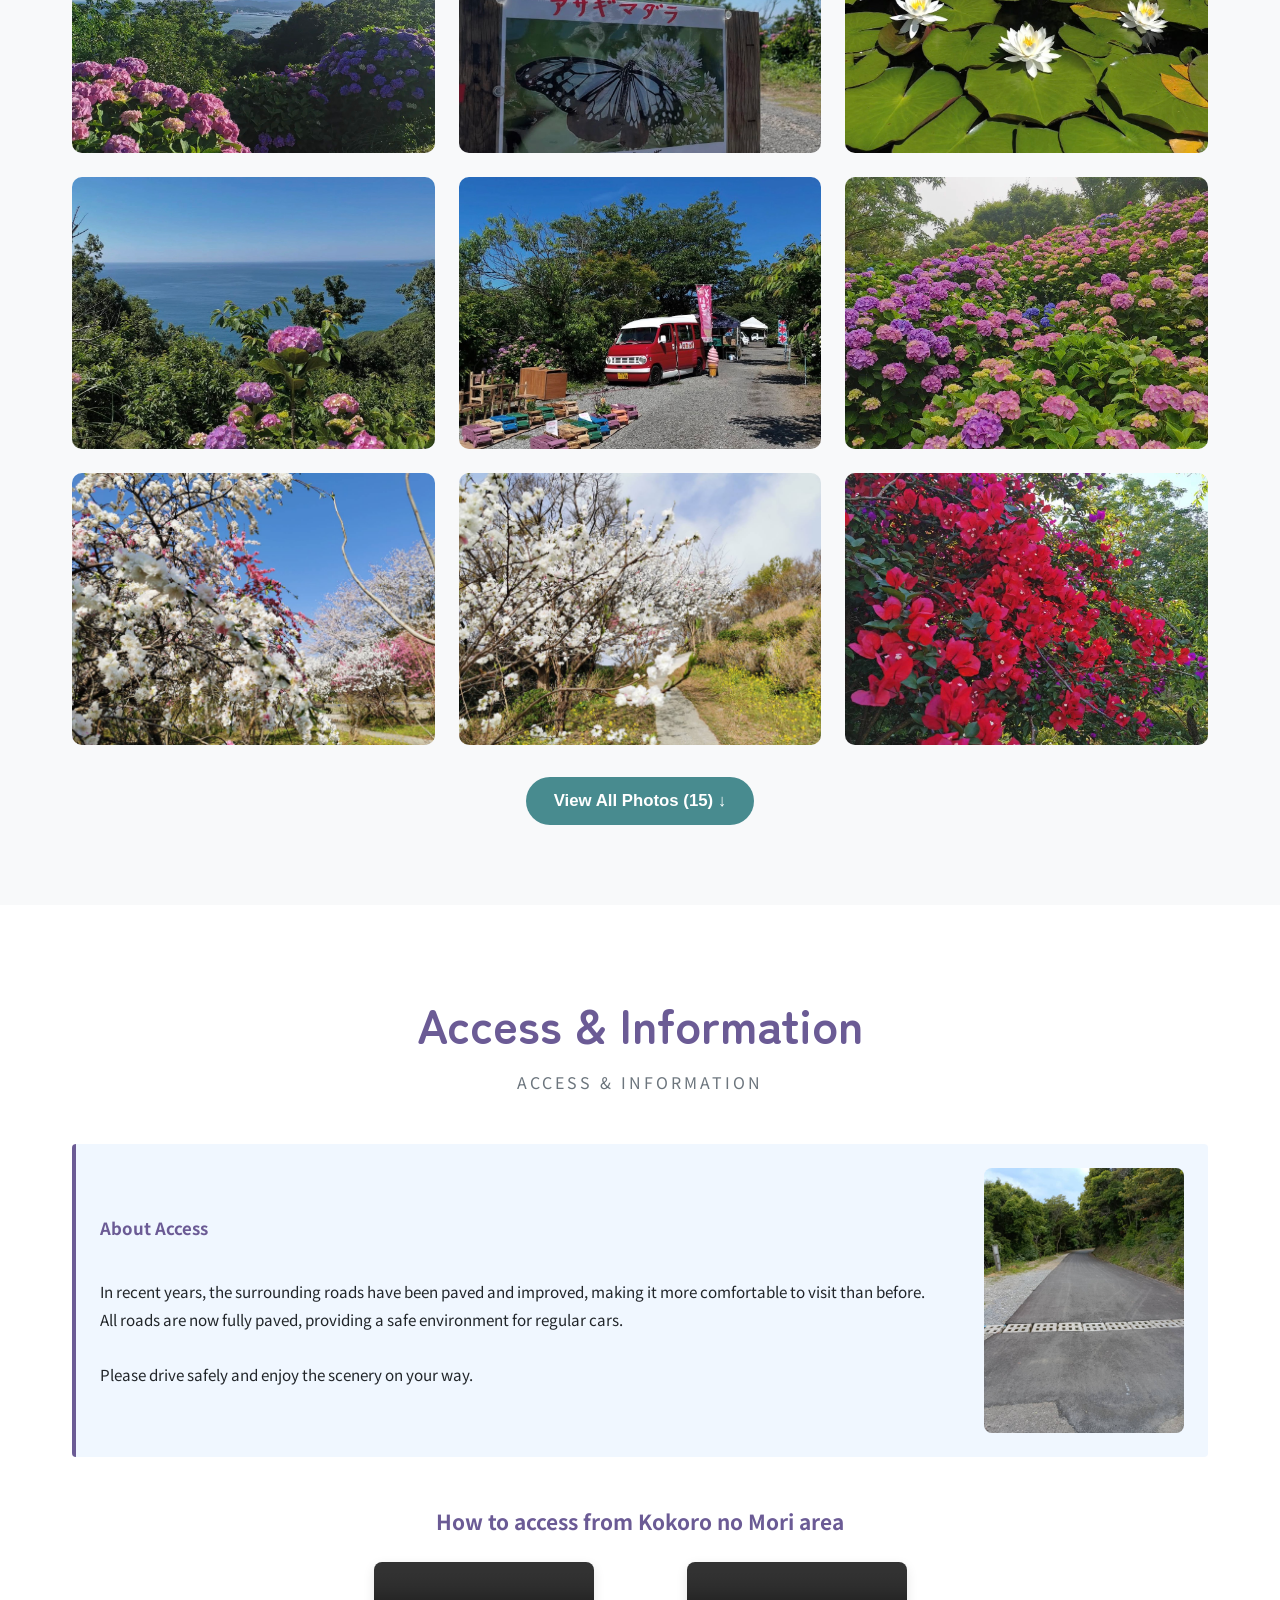
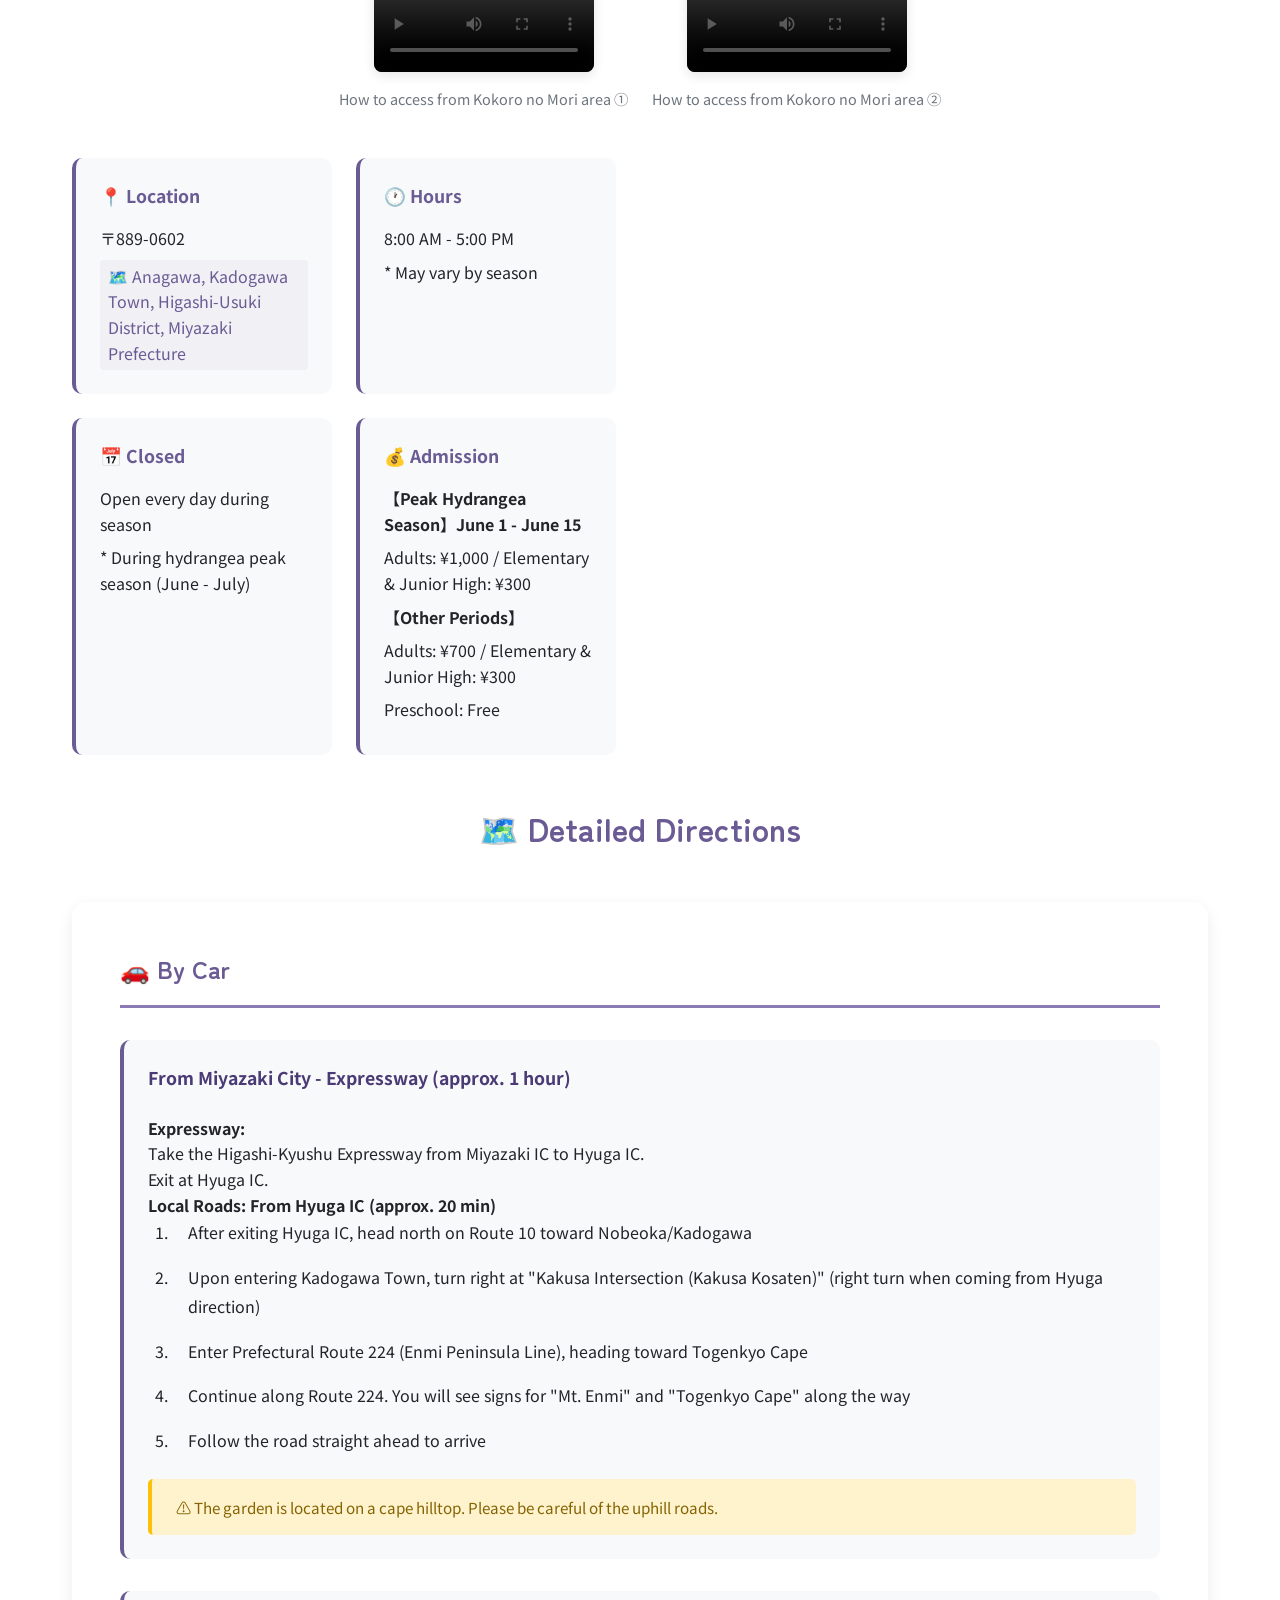
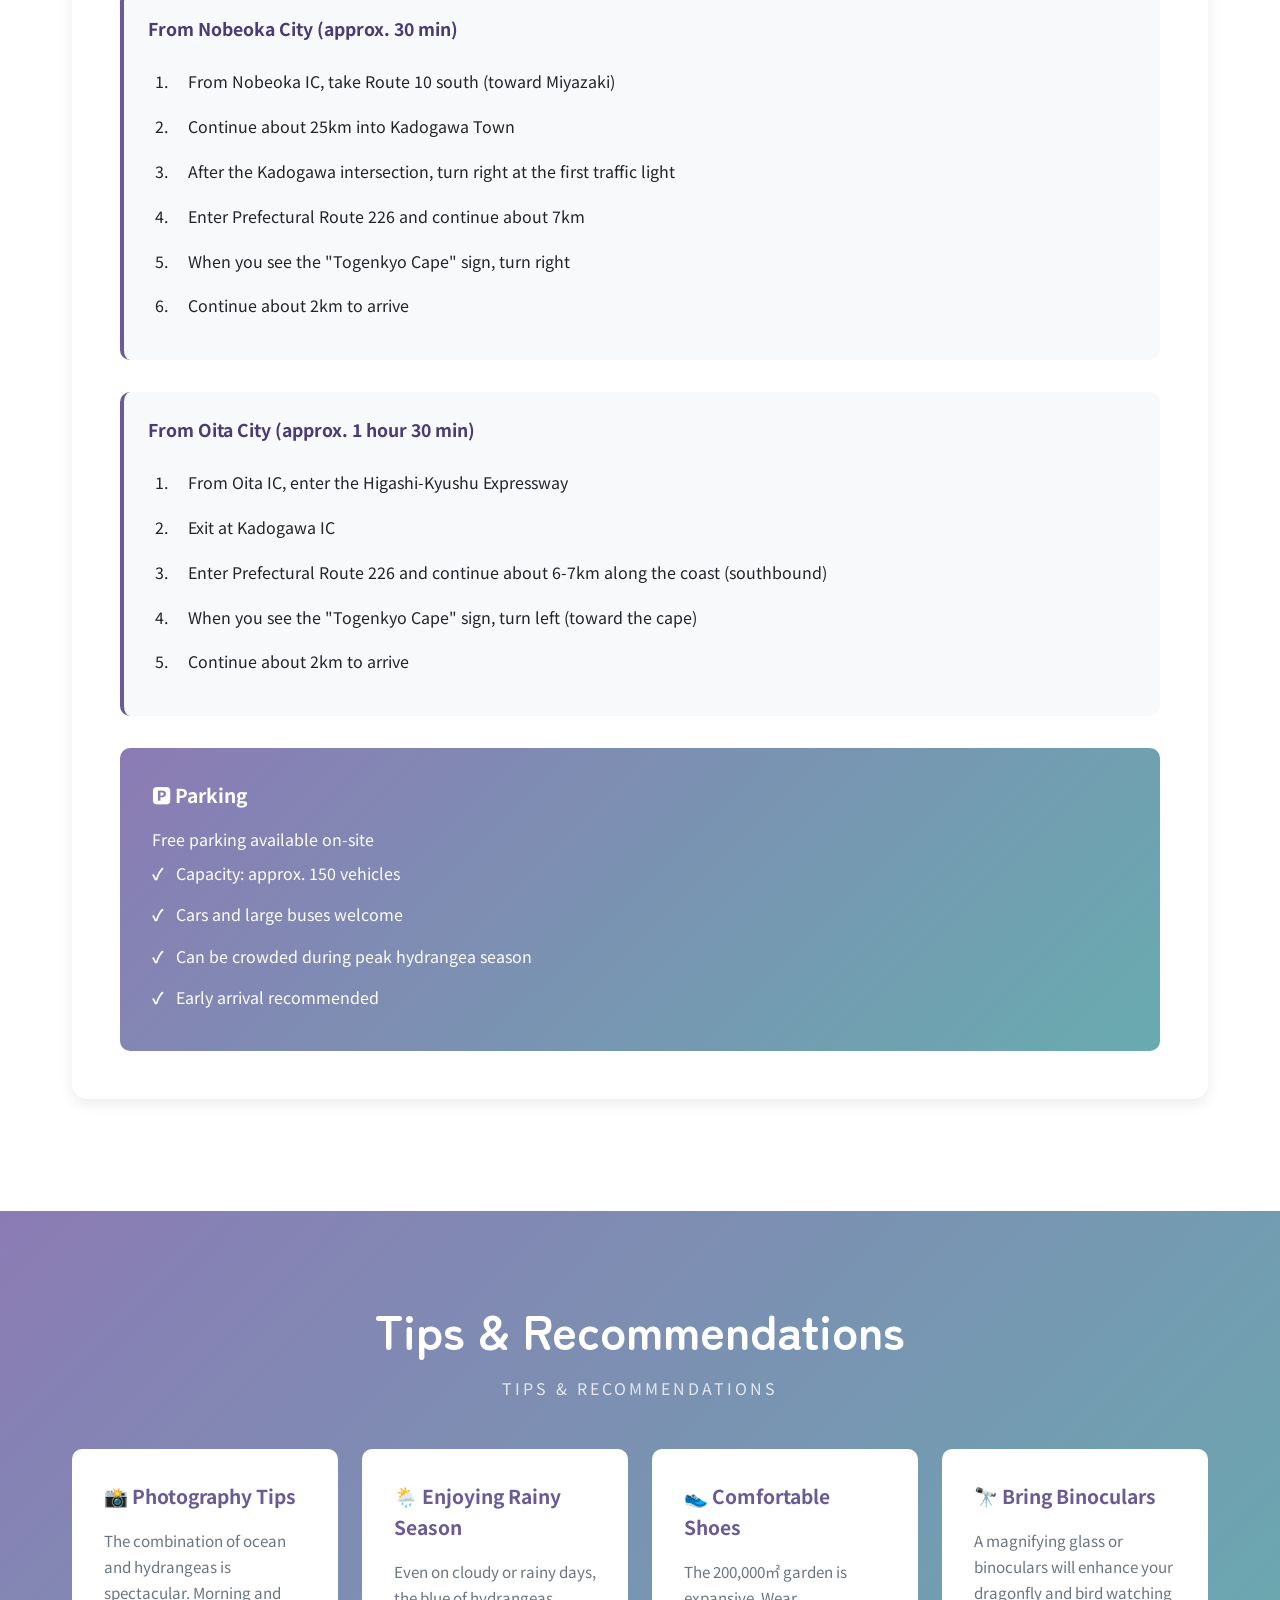
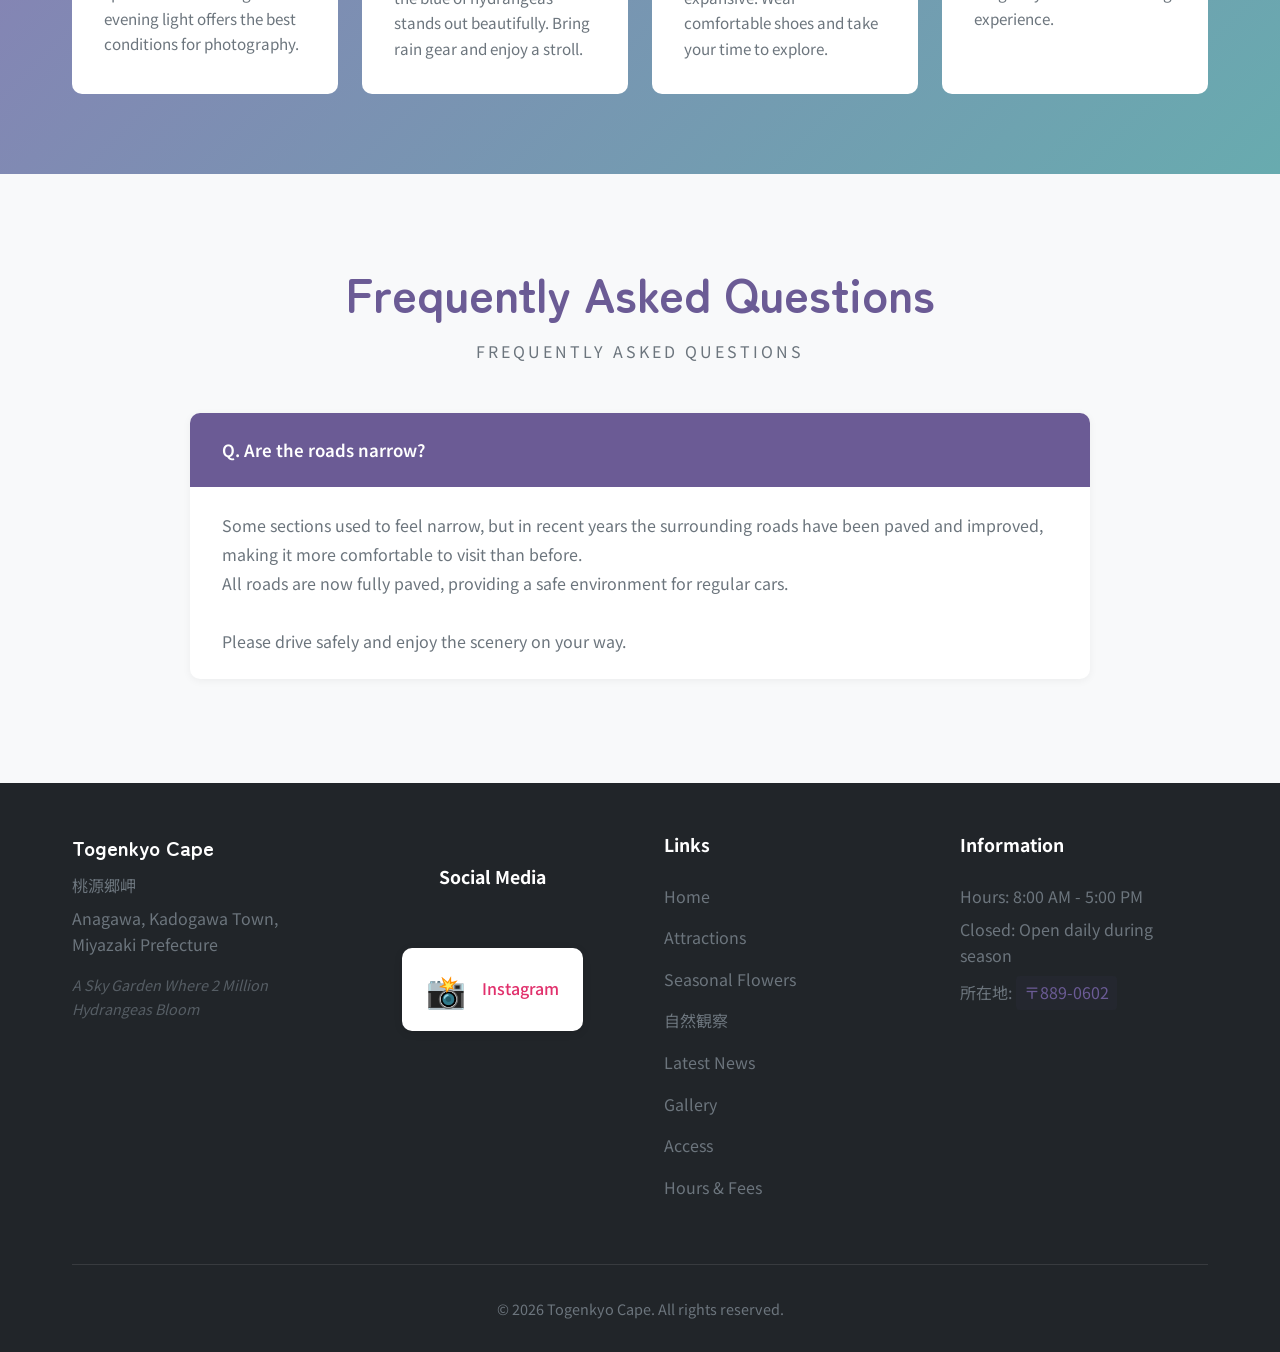
==== commit bc8de015: "動画キャプション用翻訳を4言語対応に追加 - access.videos.video1, video2 の翻訳を ja/en/zh/ko に追加 - 動画下にキャプション表示（心の杜周辺の行き方①②）" ====
--- a/index.html
+++ b/index.html
@@ -558,14 +558,20 @@
             <div class="access-videos">
                 <h3 data-i18n="access.videos.title">心の杜周辺からの行き方</h3>
                 <div class="video-container">
-                    <video controls preload="metadata">
-                        <source src="images/心の杜周辺からの行き方①.mp4" type="video/mp4">
-                        お使いのブラウザは動画再生に対応していません。
-                    </video>
-                    <video controls preload="metadata">
-                        <source src="images/心の杜周辺からの行き方②.mp4" type="video/mp4">
-                        お使いのブラウザは動画再生に対応していません。
-                    </video>
+                    <div class="video-item">
+                        <video controls preload="metadata">
+                            <source src="images/心の杜周辺からの行き方①.mp4" type="video/mp4">
+                            お使いのブラウザは動画再生に対応していません。
+                        </video>
+                        <p class="video-caption" data-i18n="access.videos.video1">心の杜周辺の行き方①</p>
+                    </div>
+                    <div class="video-item">
+                        <video controls preload="metadata">
+                            <source src="images/心の杜周辺からの行き方②.mp4" type="video/mp4">
+                            お使いのブラウザは動画再生に対応していません。
+                        </video>
+                        <p class="video-caption" data-i18n="access.videos.video2">心の杜周辺の行き方②</p>
+                    </div>
                 </div>
             </div>
 
--- a/styles.css
+++ b/styles.css
@@ -1120,11 +1120,23 @@
     flex-wrap: wrap;
 }
 
-.video-container video {
+.video-item {
+    text-align: center;
+}
+
+.video-item video {
     max-width: 100%;
-    width: 400px;
+    width: 220px;
+    max-height: 300px;
     border-radius: 8px;
     box-shadow: 0 4px 12px rgba(0, 0, 0, 0.1);
+    object-fit: contain;
+}
+
+.video-caption {
+    margin-top: var(--spacing-xs);
+    font-size: 0.9rem;
+    color: var(--gray);
 }
 
 .access-content {
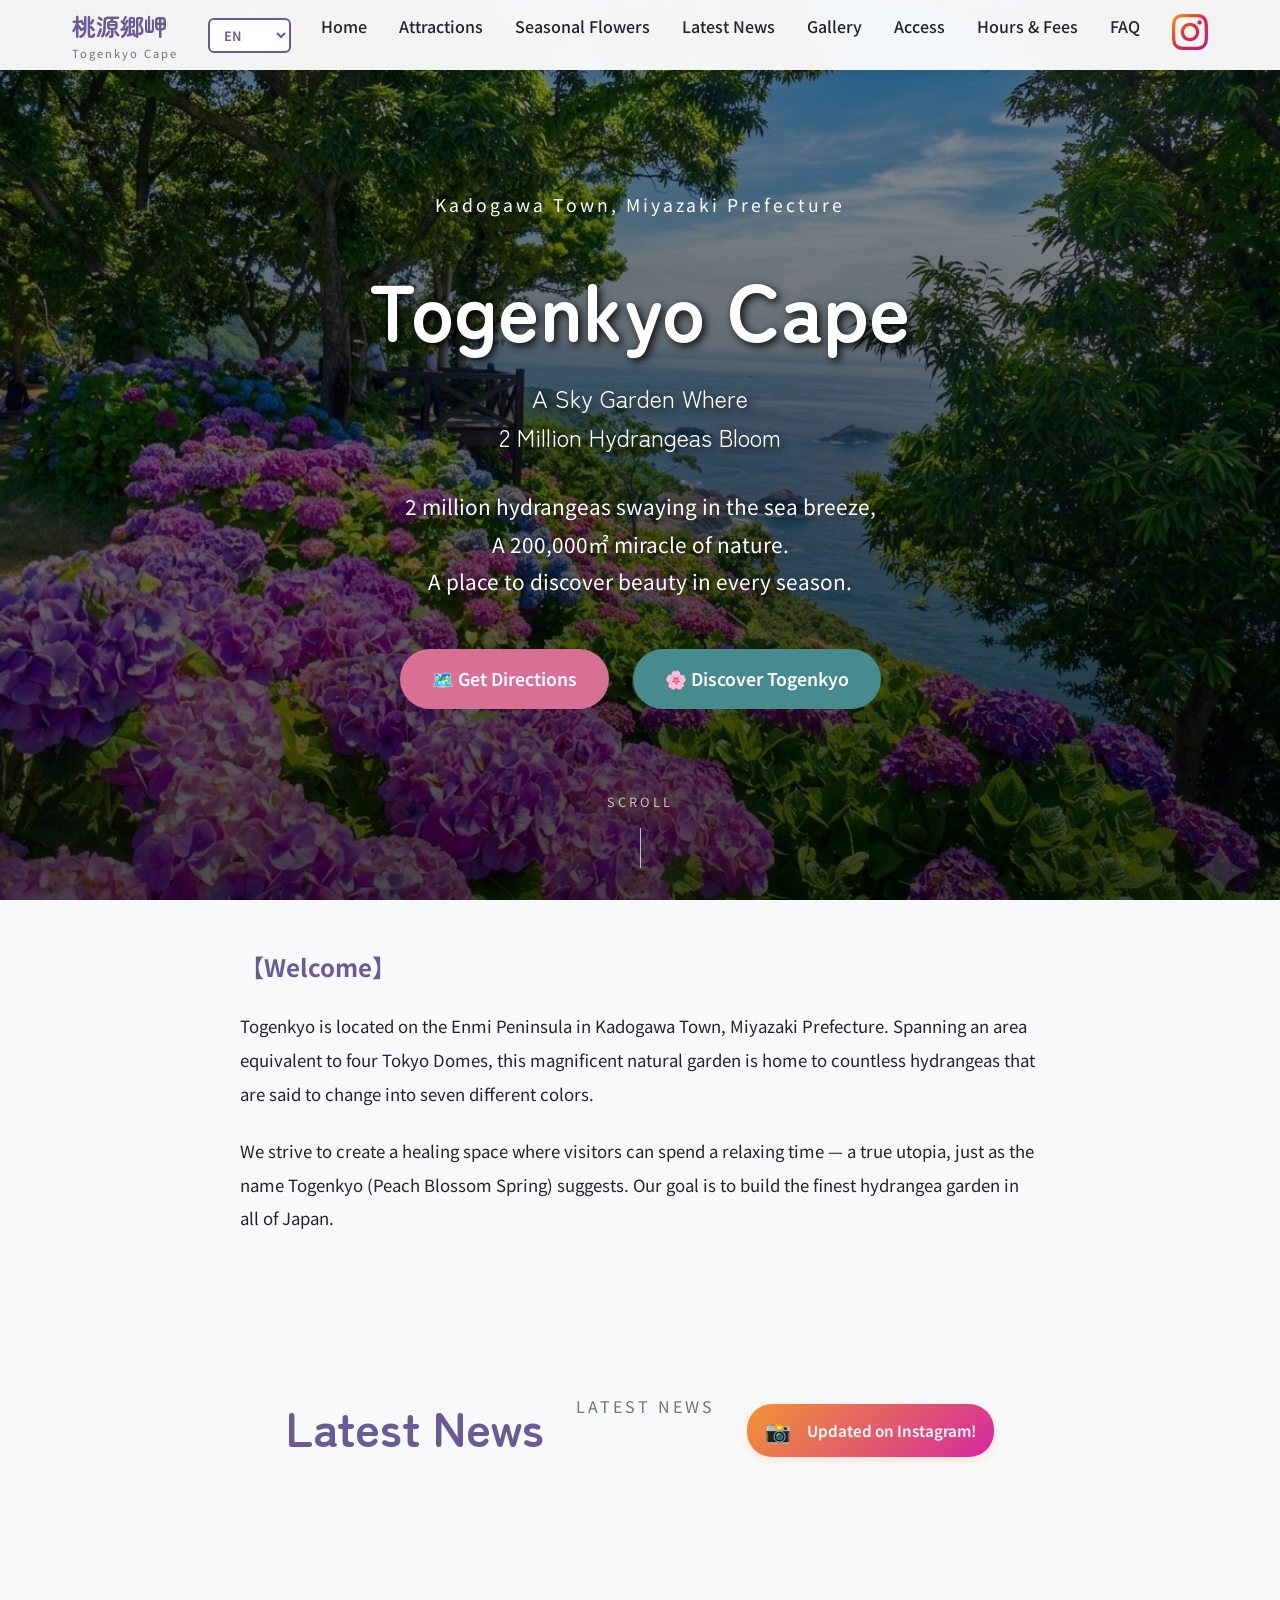
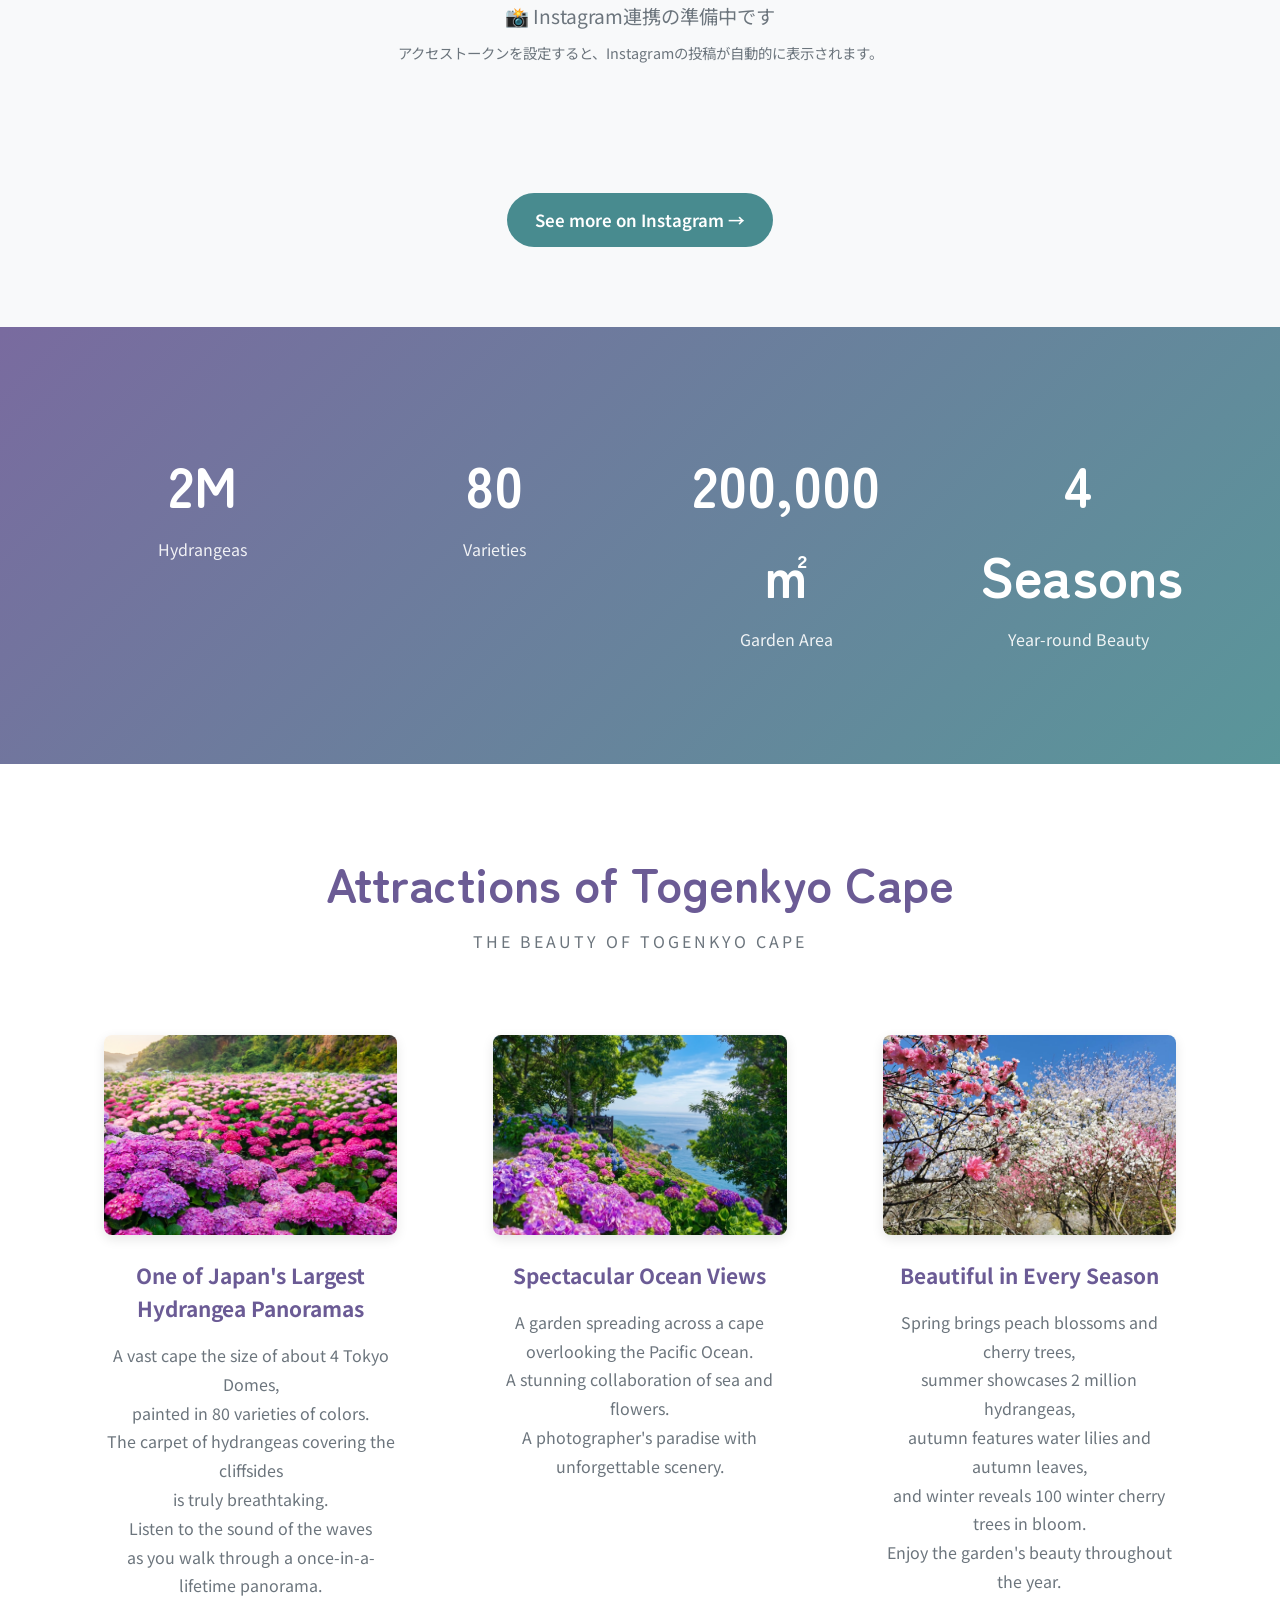
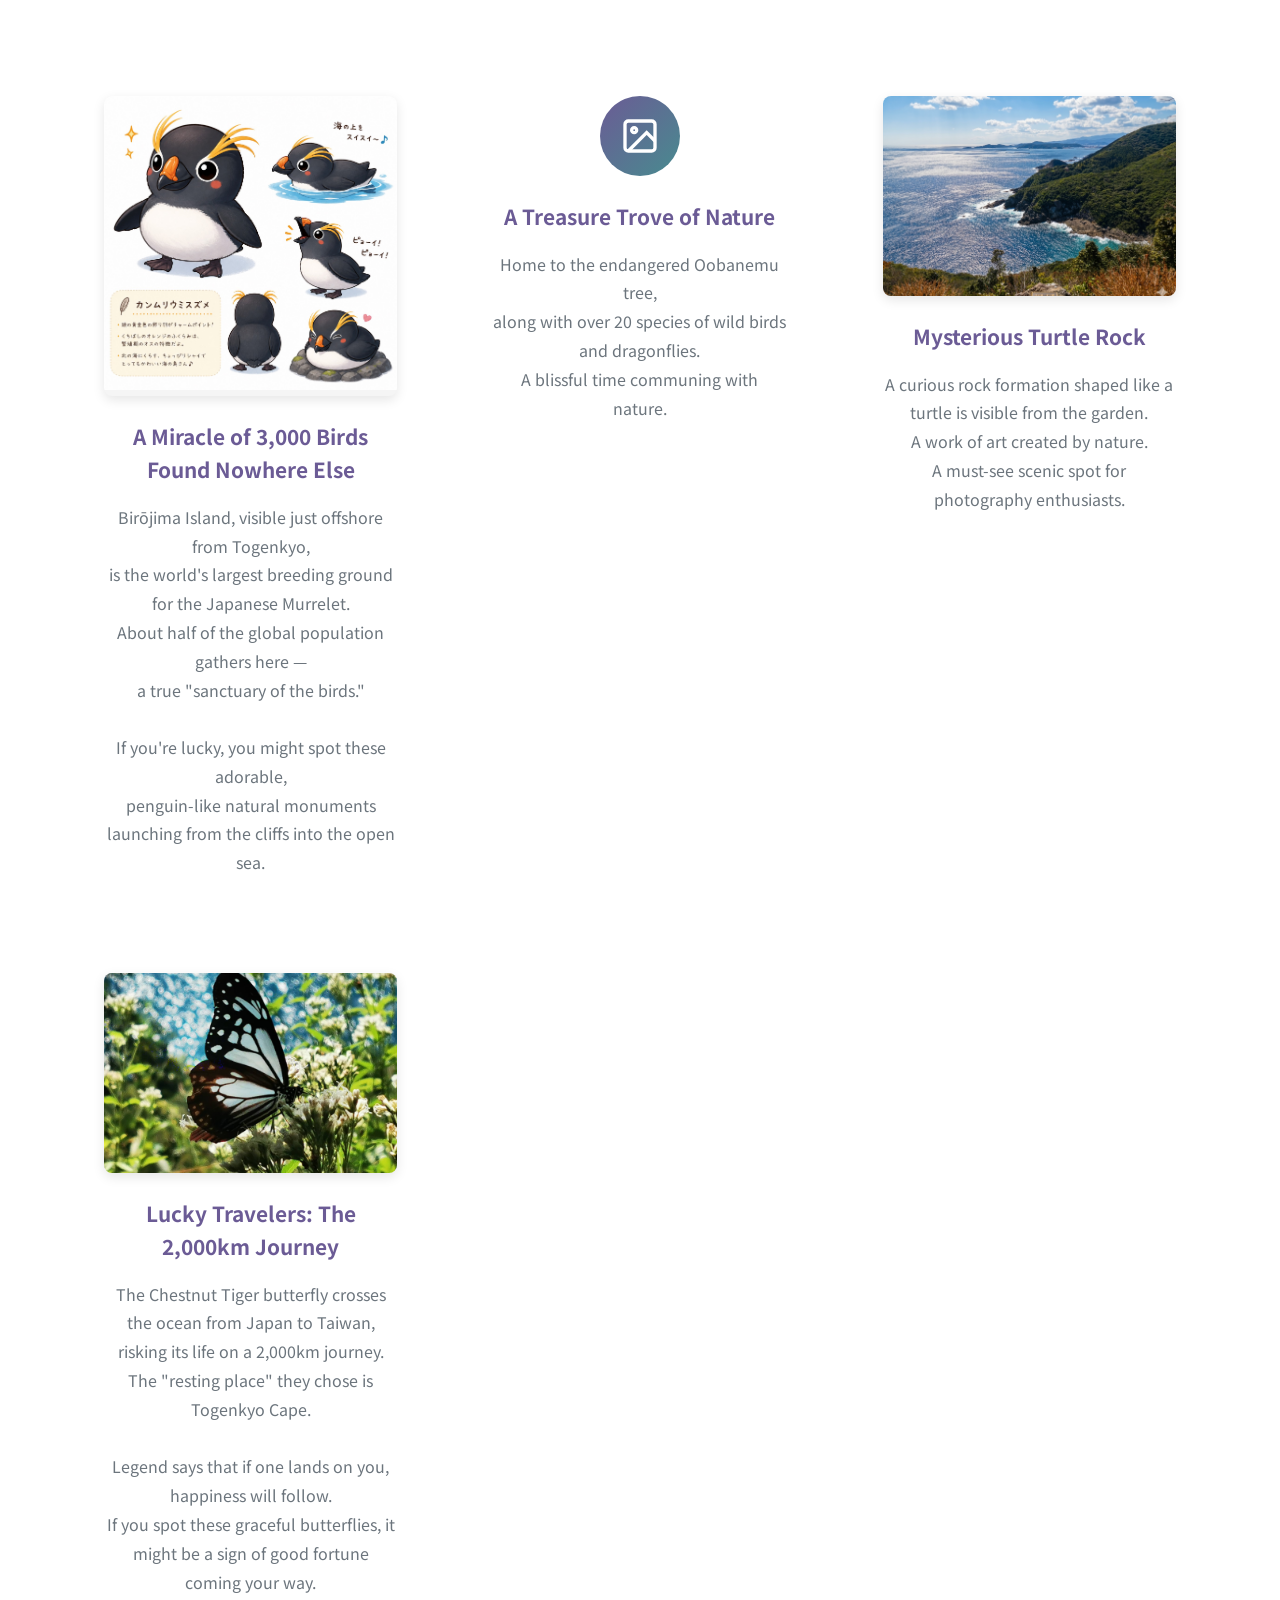
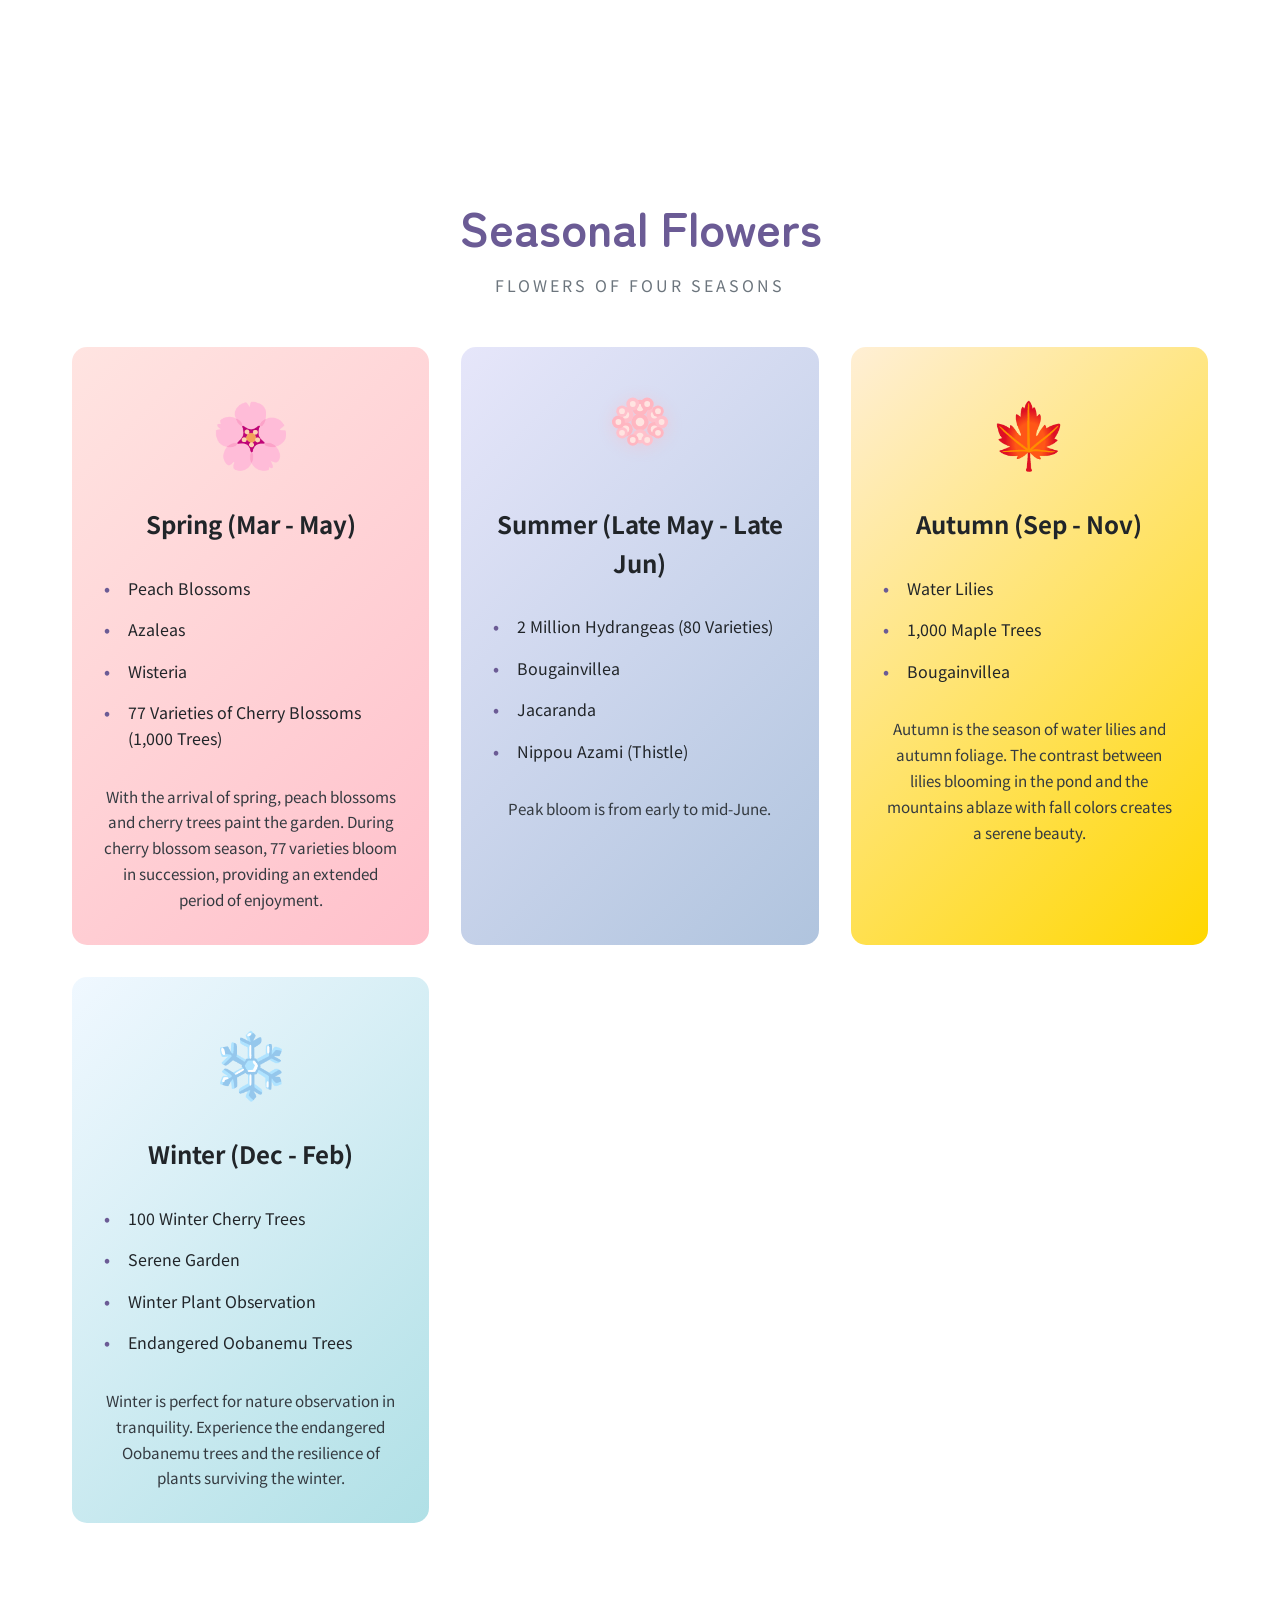
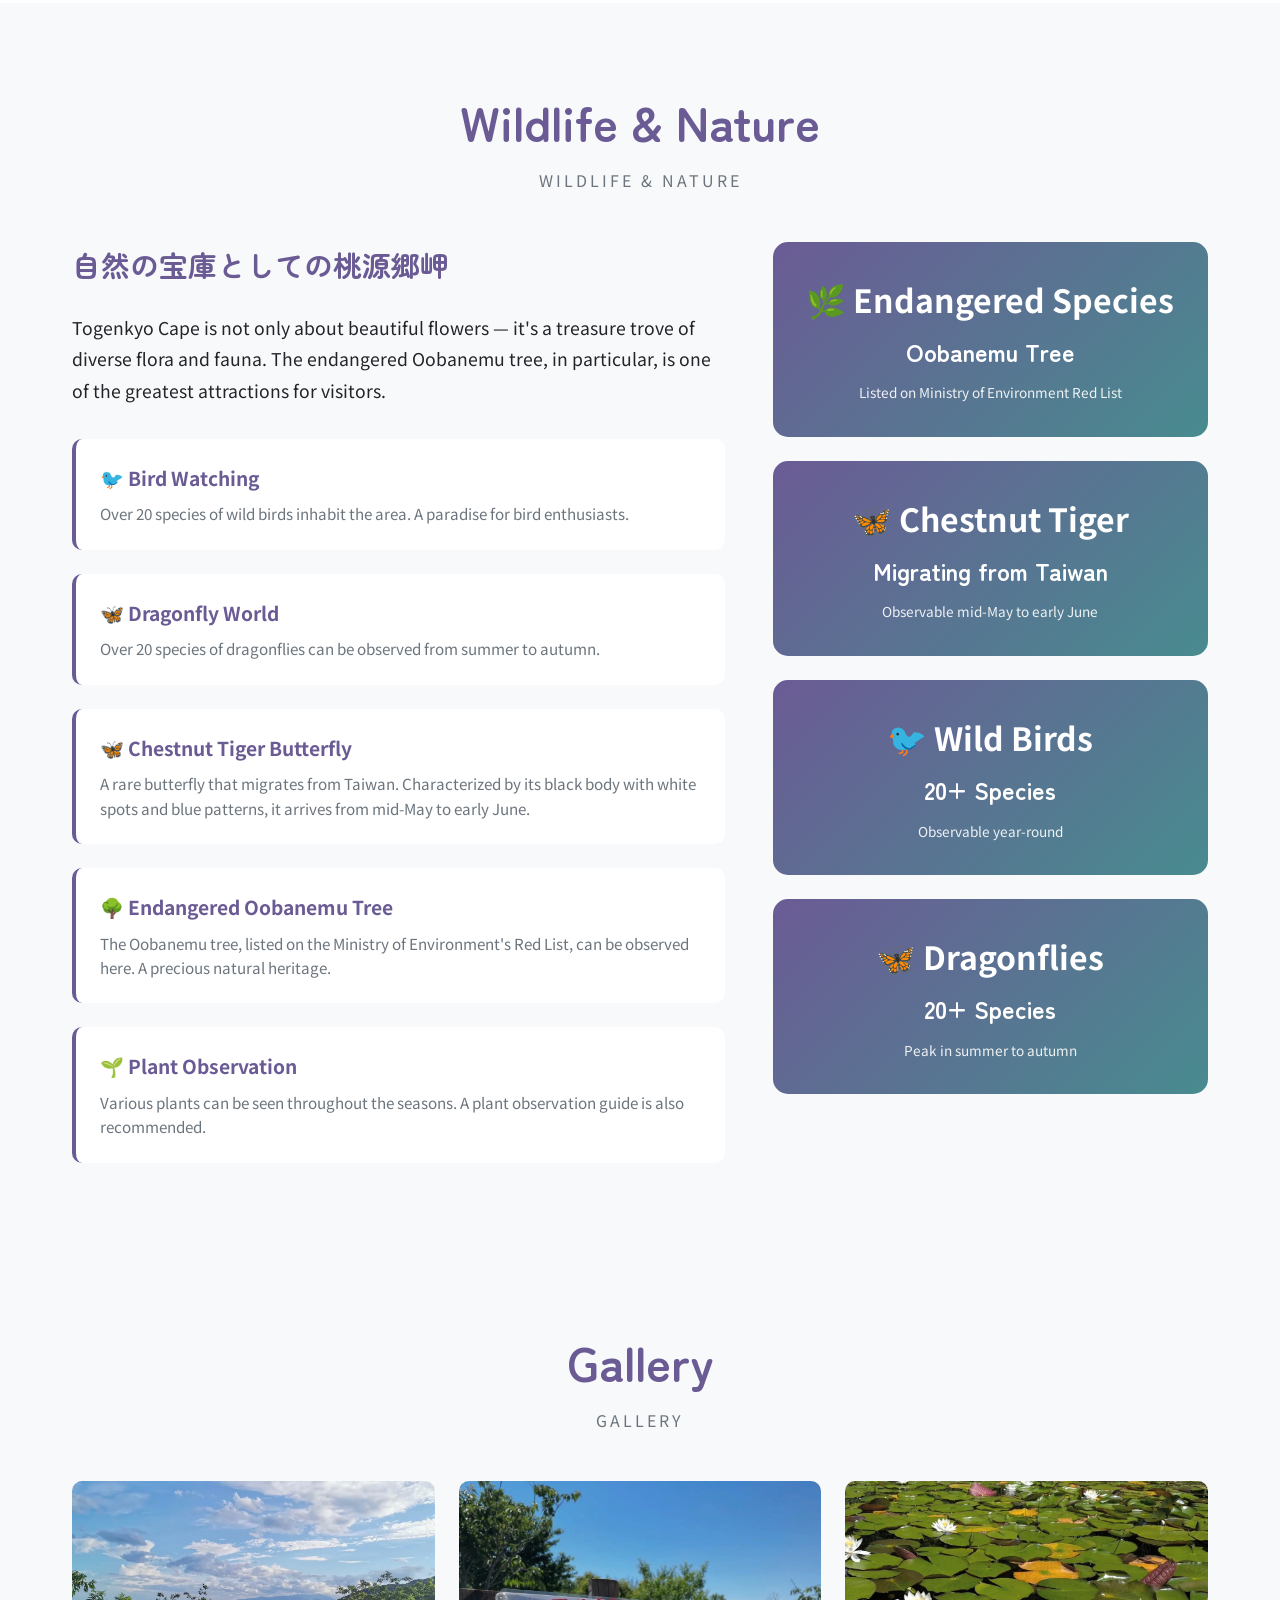
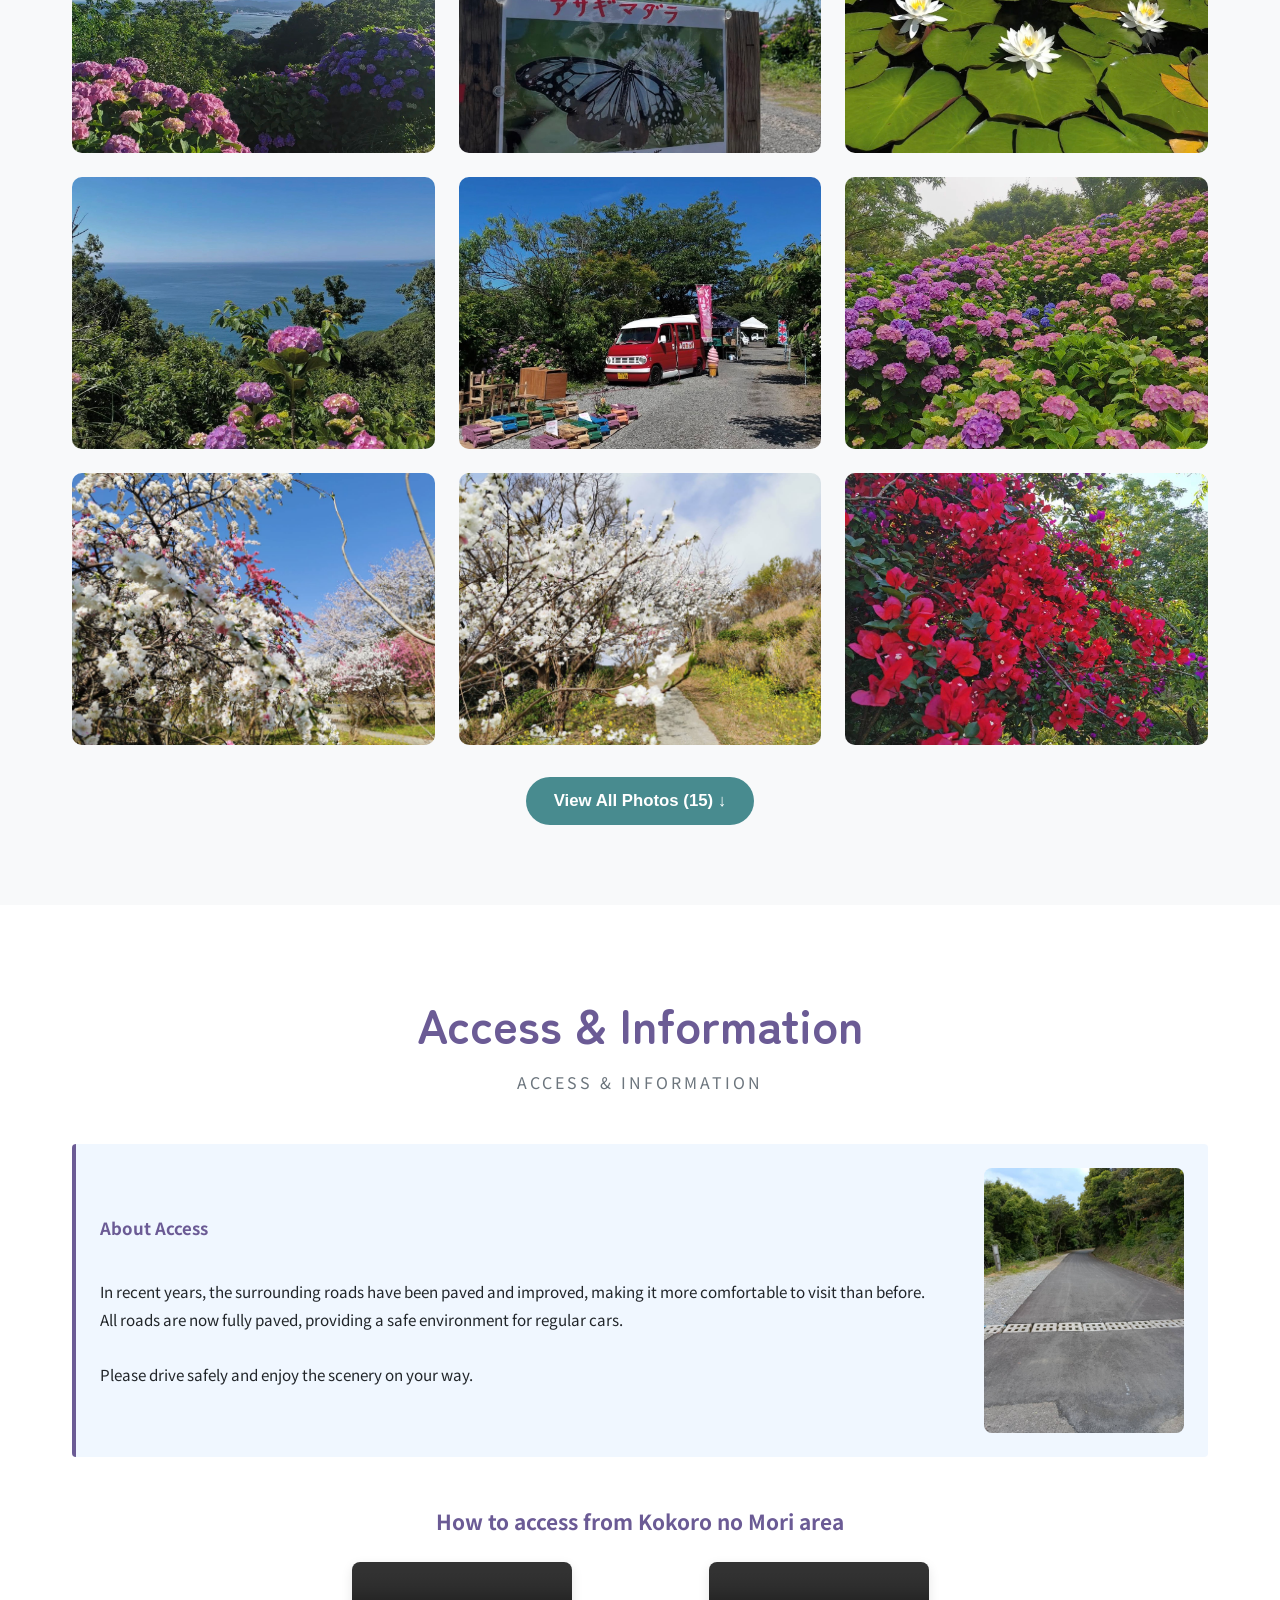
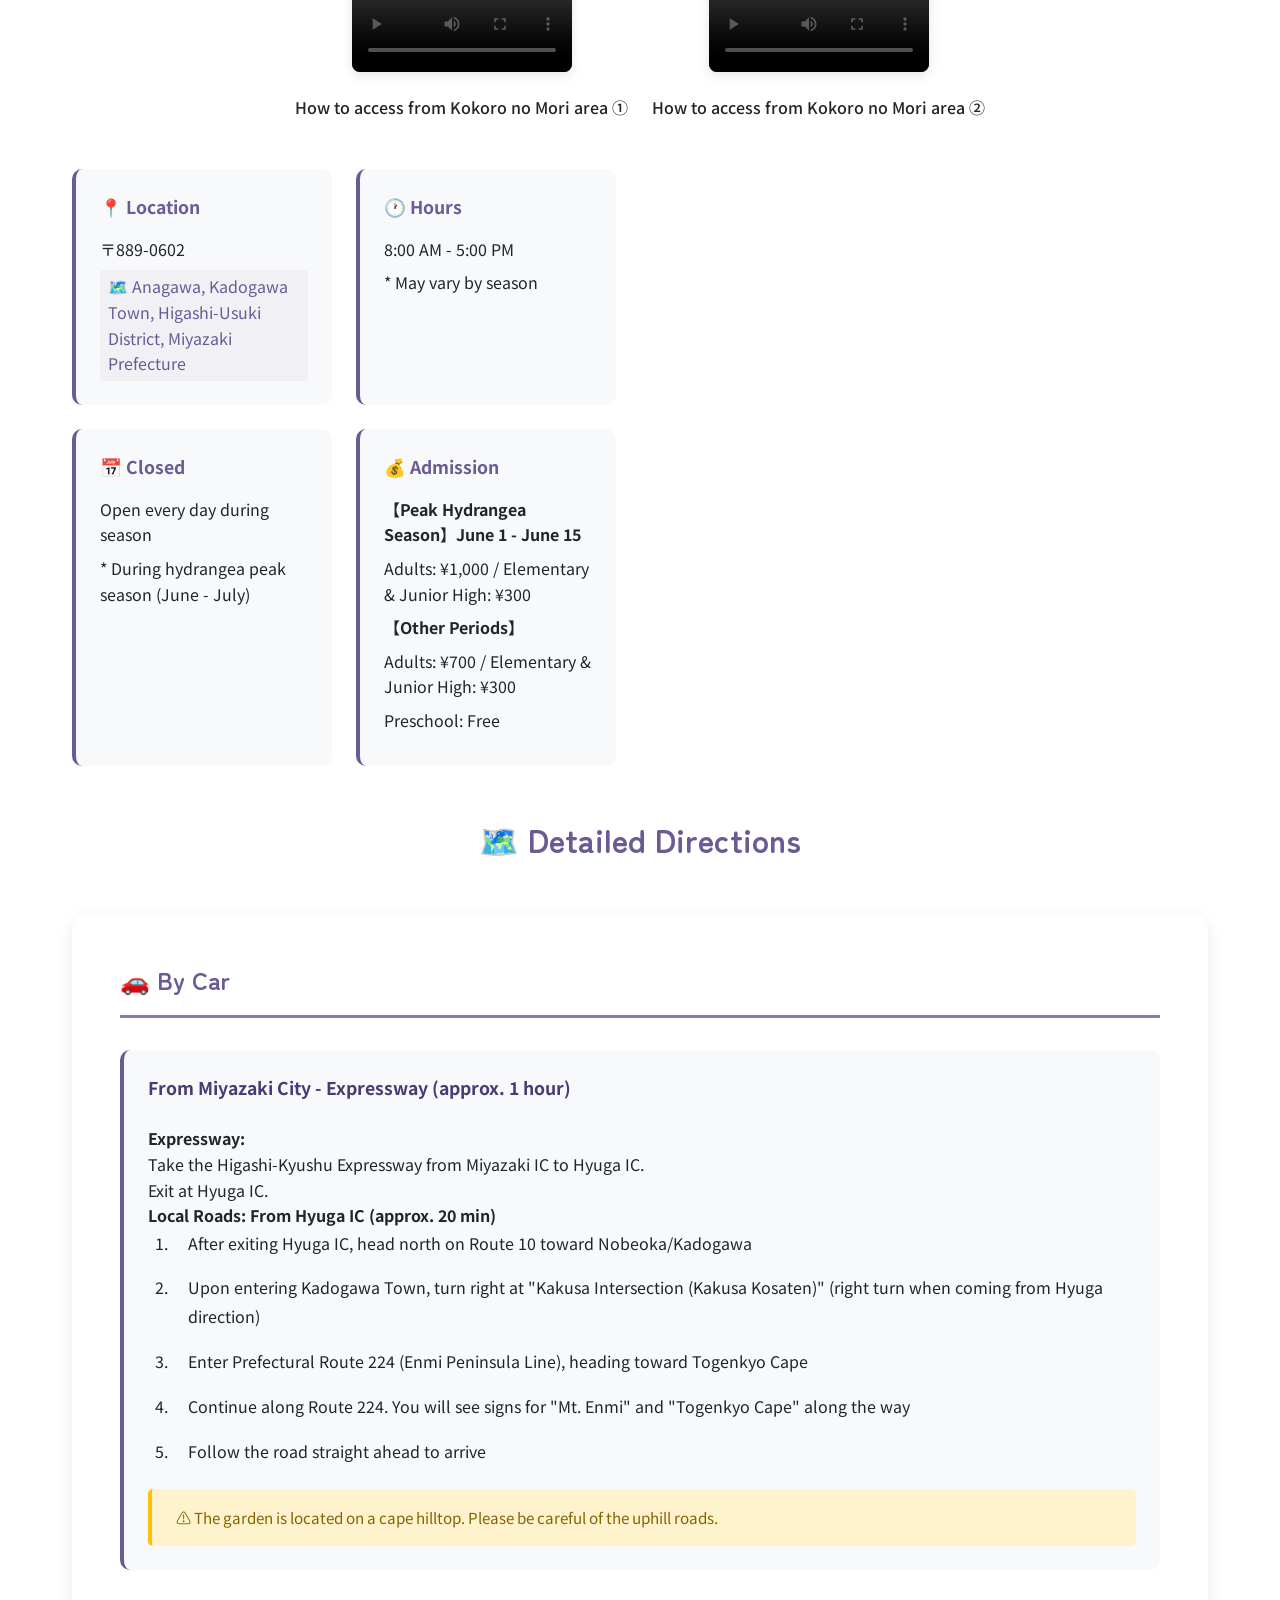
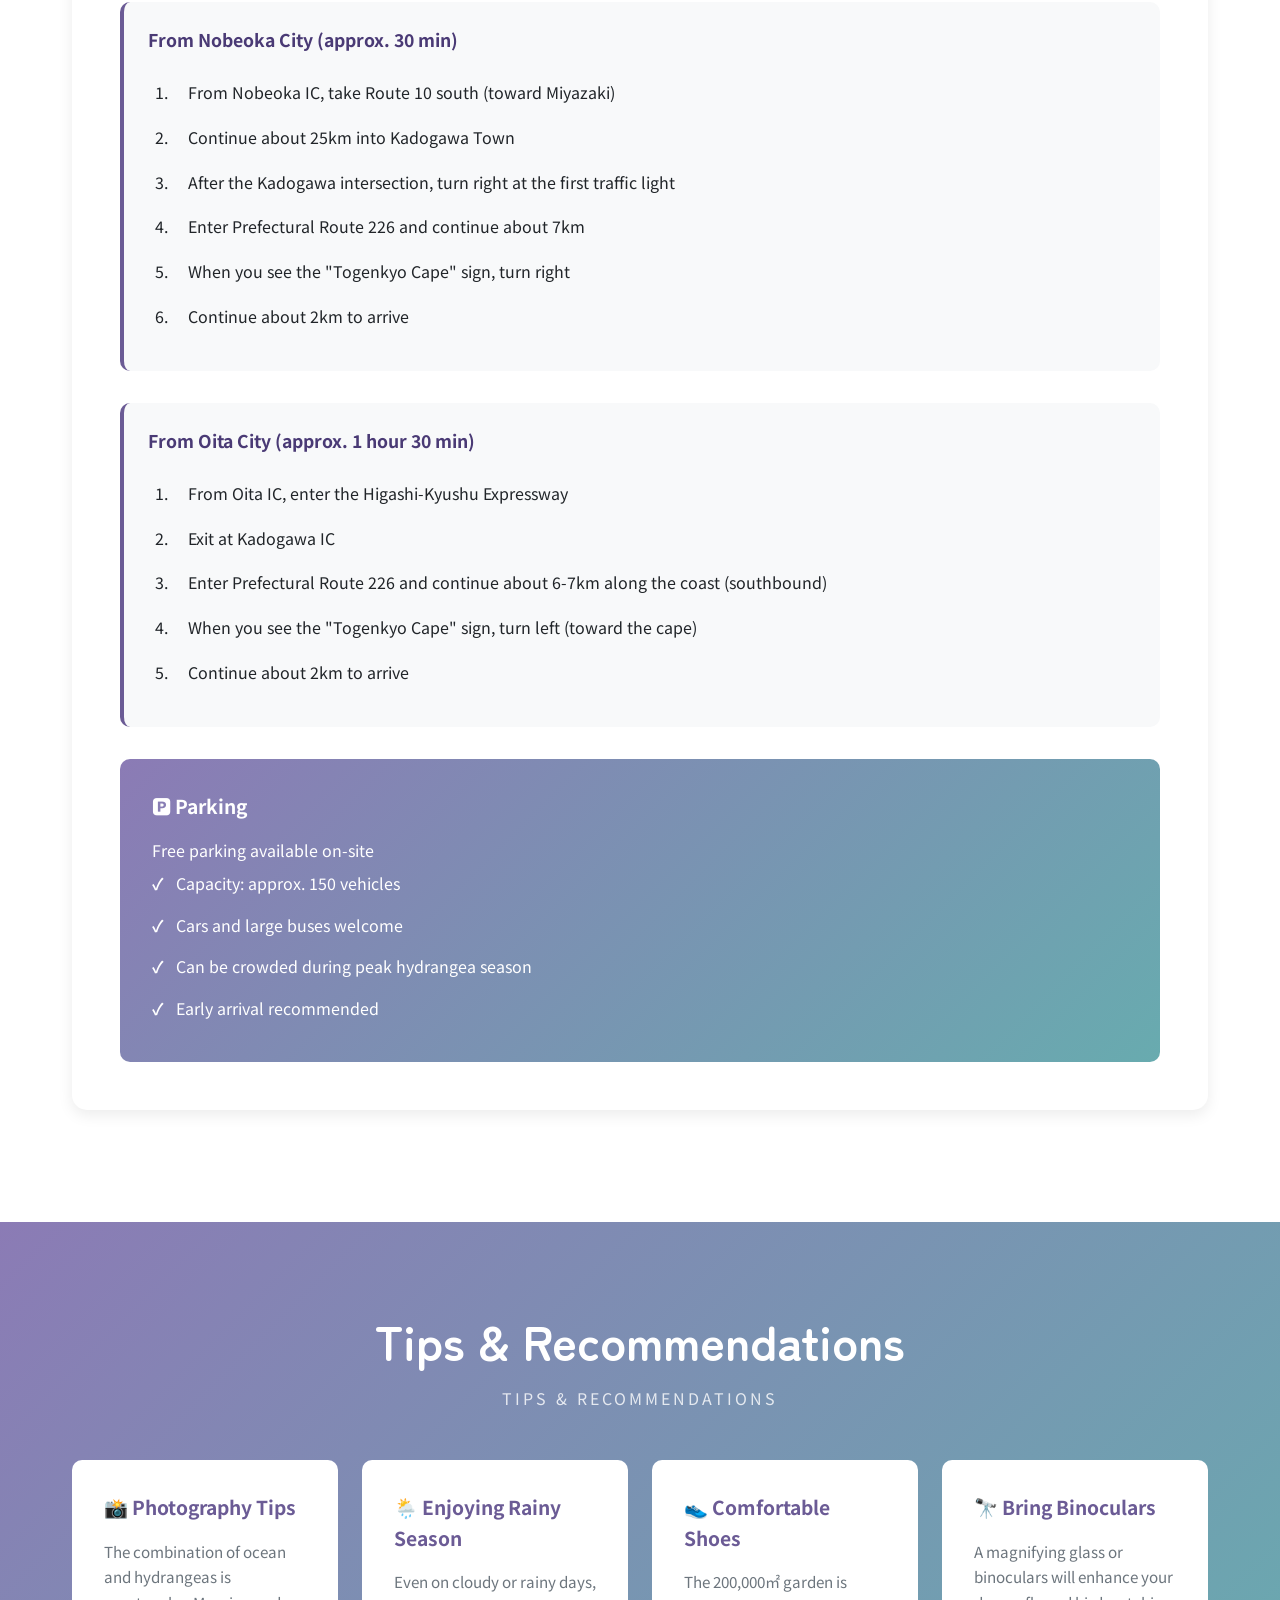
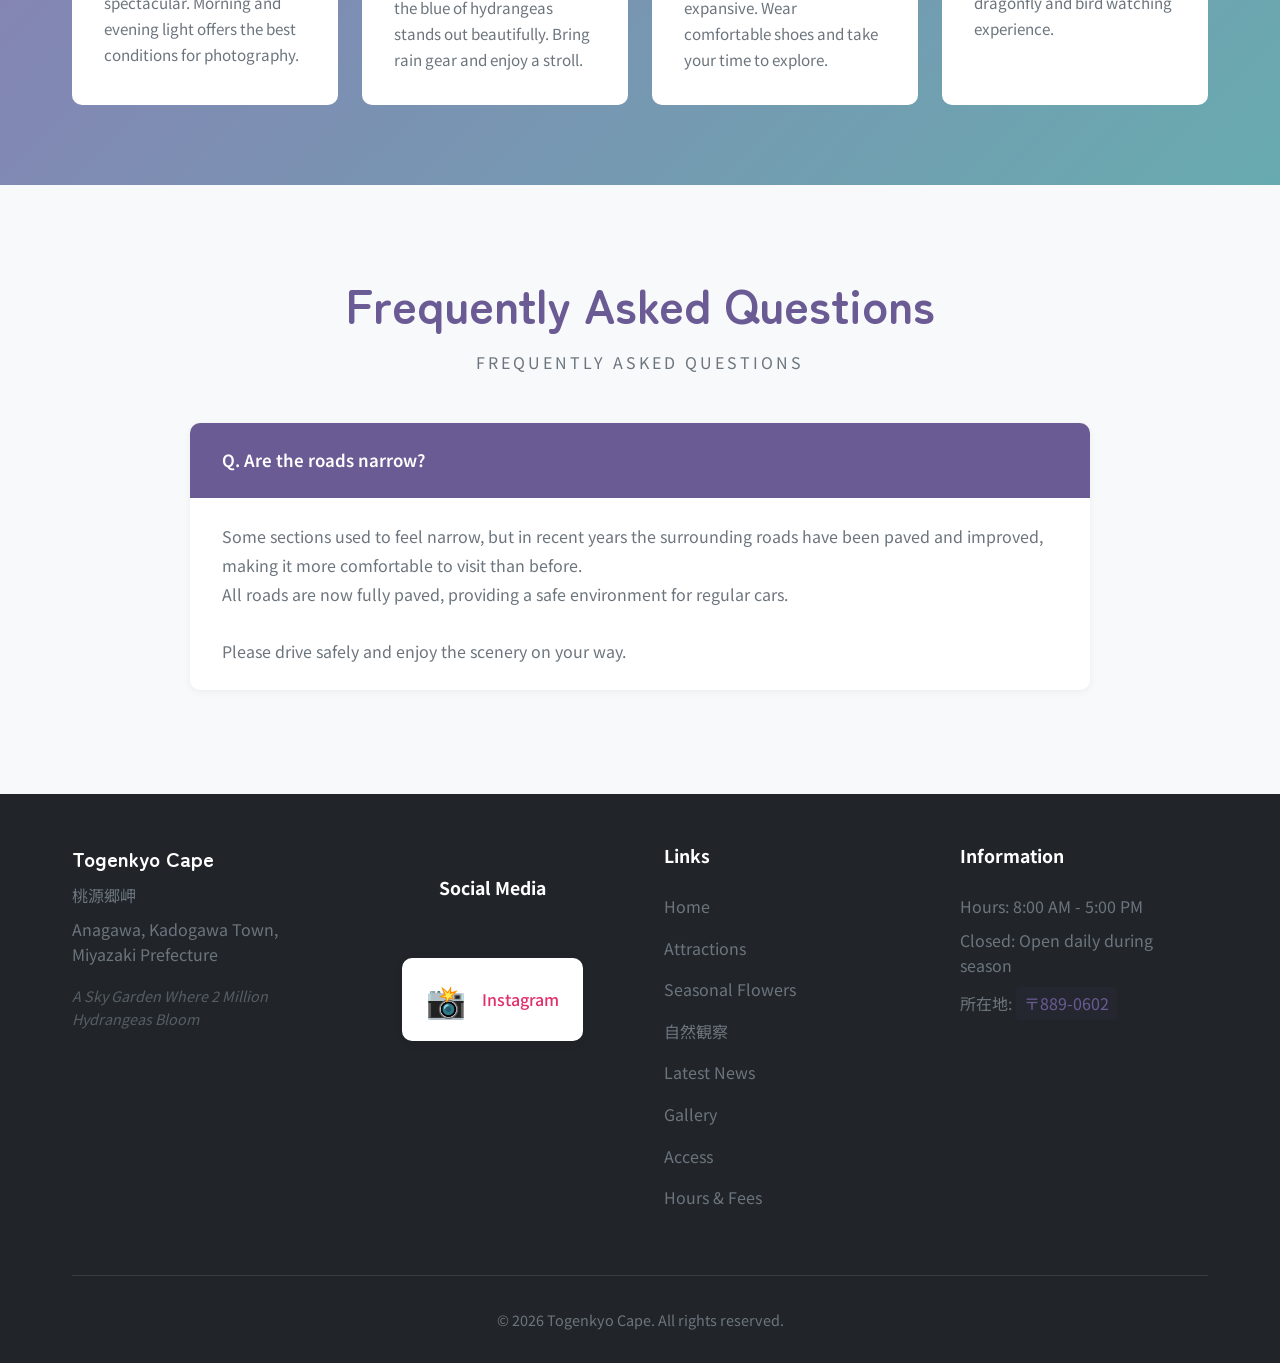
==== commit a5f5ac1e: "動画キャプションの表示を改善 - フォントサイズと太さを調整して見やすく変更 - video2キャプションを「心の杜周辺からの行き方②」に修正  Co-Authored-By: Claude Opus" ====
--- a/index.html
+++ b/index.html
@@ -570,7 +570,7 @@
                             <source src="images/心の杜周辺からの行き方②.mp4" type="video/mp4">
                             お使いのブラウザは動画再生に対応していません。
                         </video>
-                        <p class="video-caption" data-i18n="access.videos.video2">心の杜周辺の行き方②</p>
+                        <p class="video-caption" data-i18n="access.videos.video2">心の杜周辺からの行き方②</p>
                     </div>
                 </div>
             </div>
--- a/styles.css
+++ b/styles.css
@@ -1134,9 +1134,10 @@
 }
 
 .video-caption {
-    margin-top: var(--spacing-xs);
-    font-size: 0.9rem;
-    color: var(--gray);
+    margin-top: var(--spacing-sm);
+    font-size: 1rem;
+    font-weight: 500;
+    color: var(--dark);
 }
 
 .access-content {
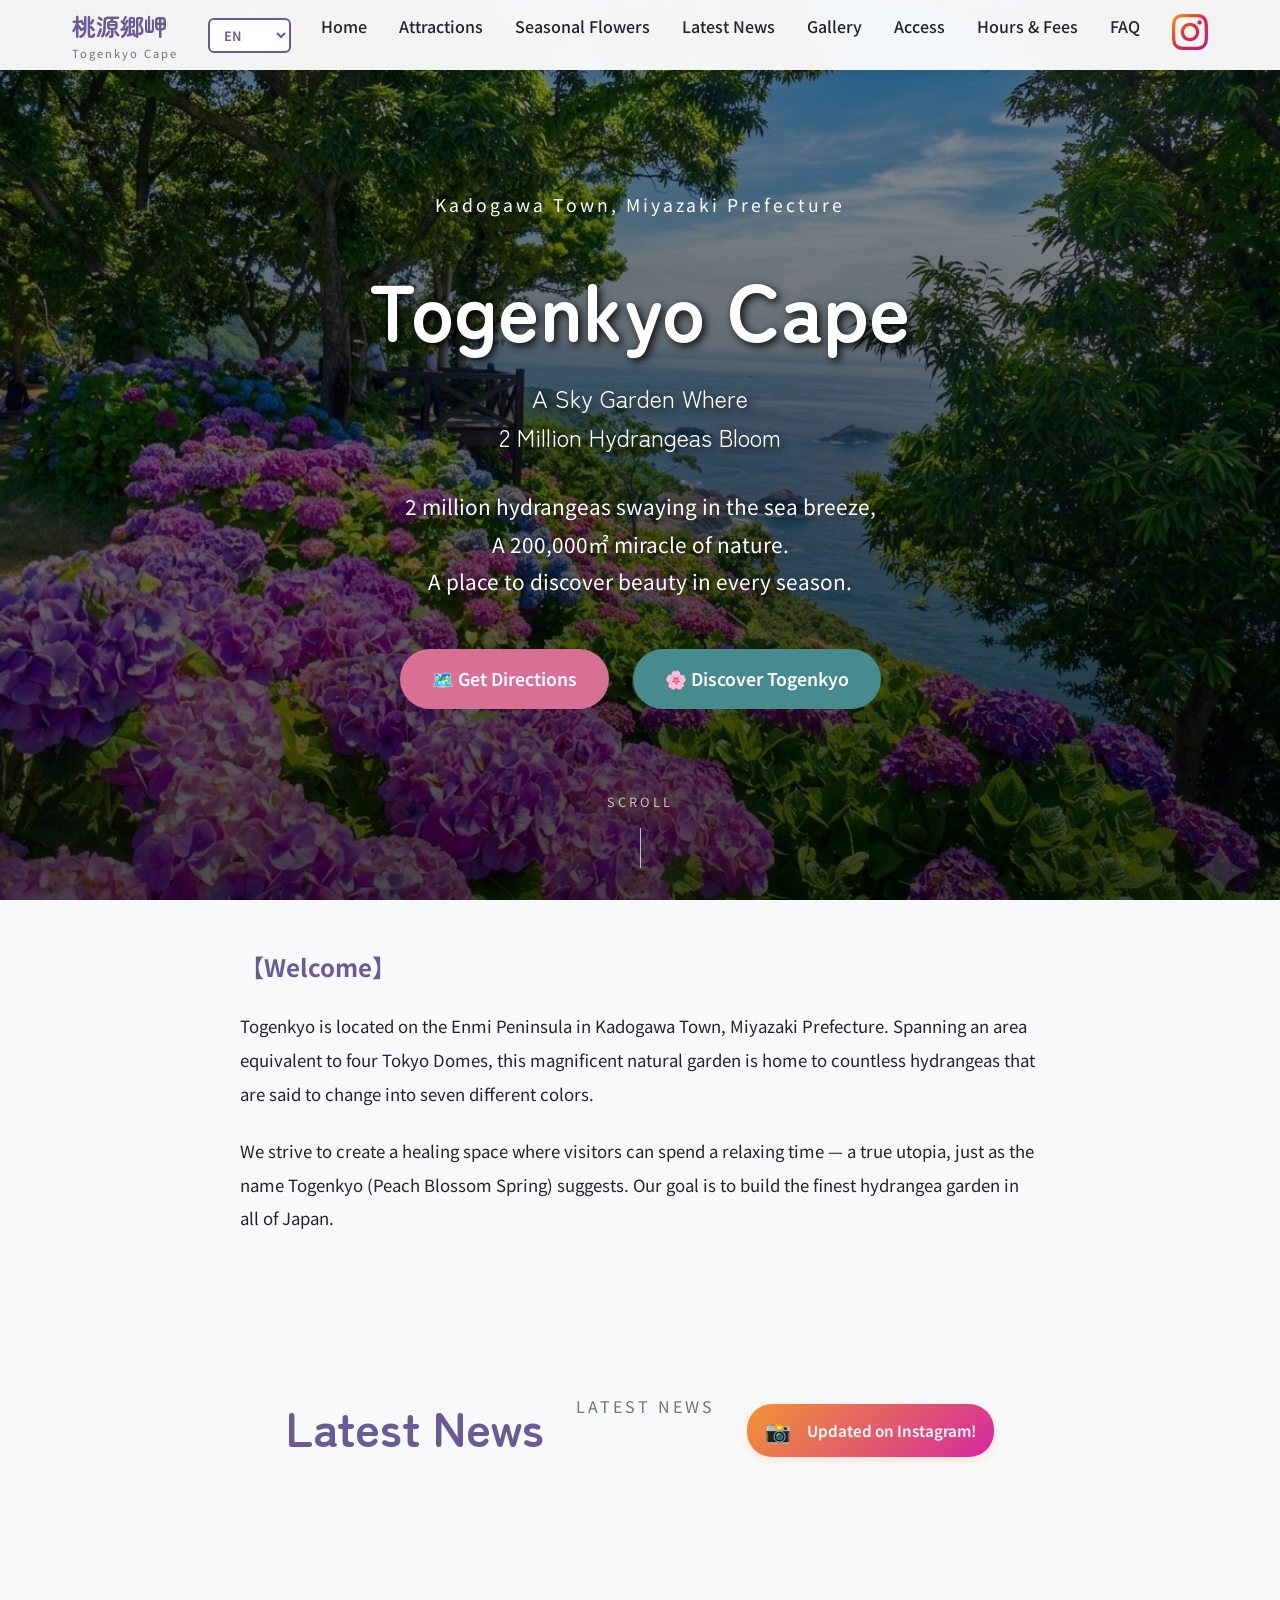
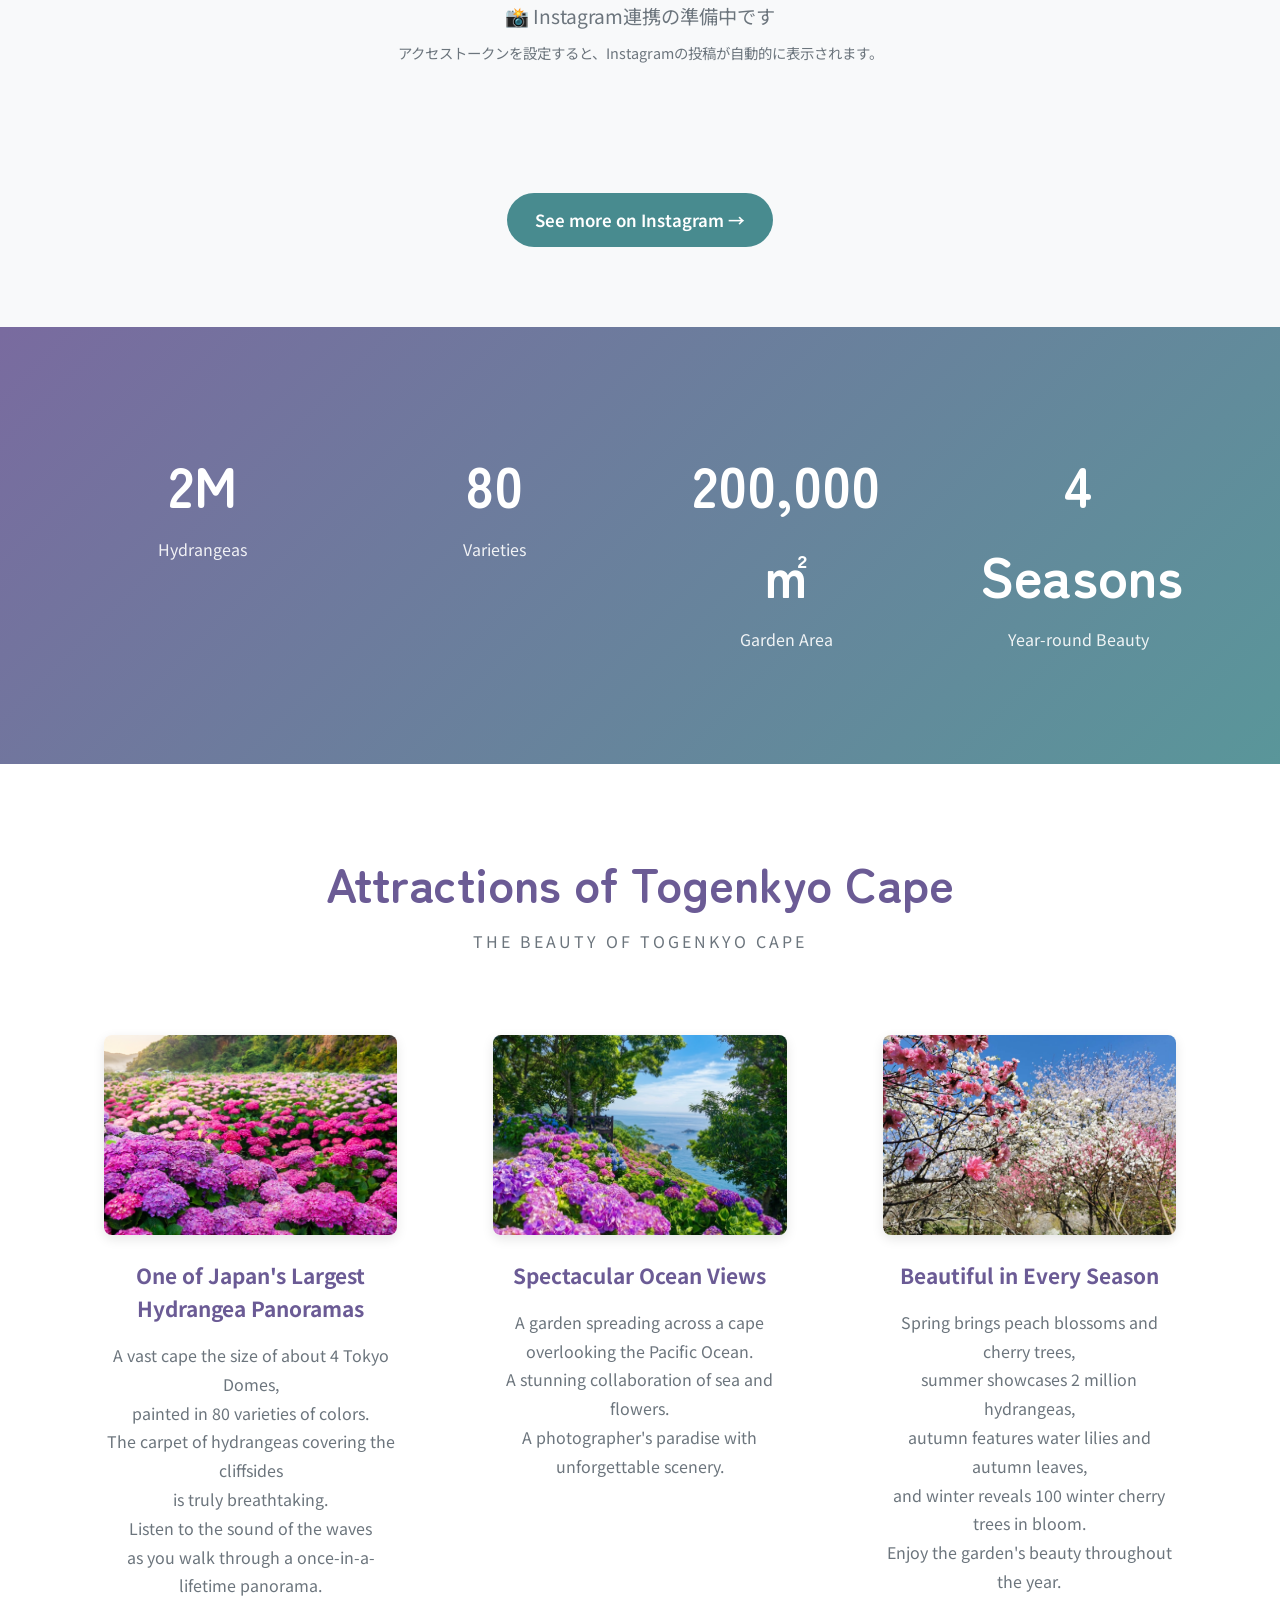
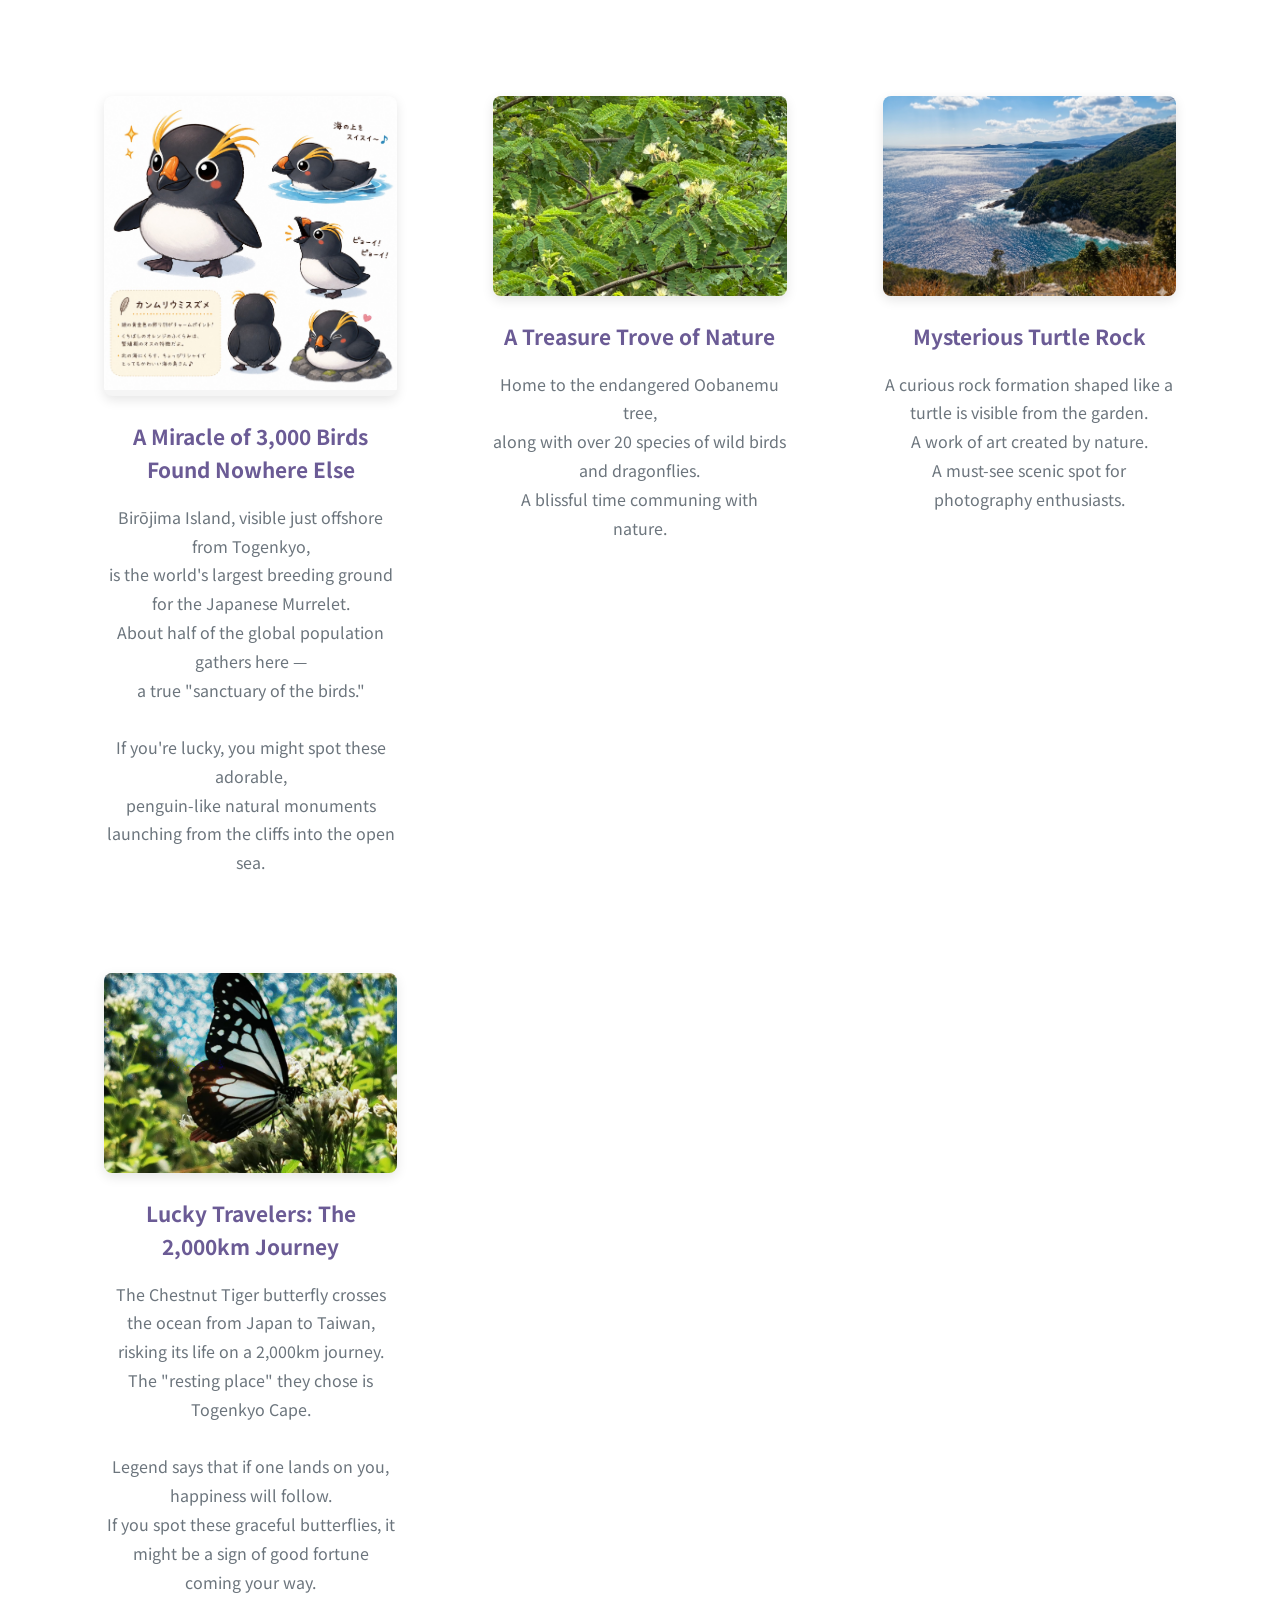
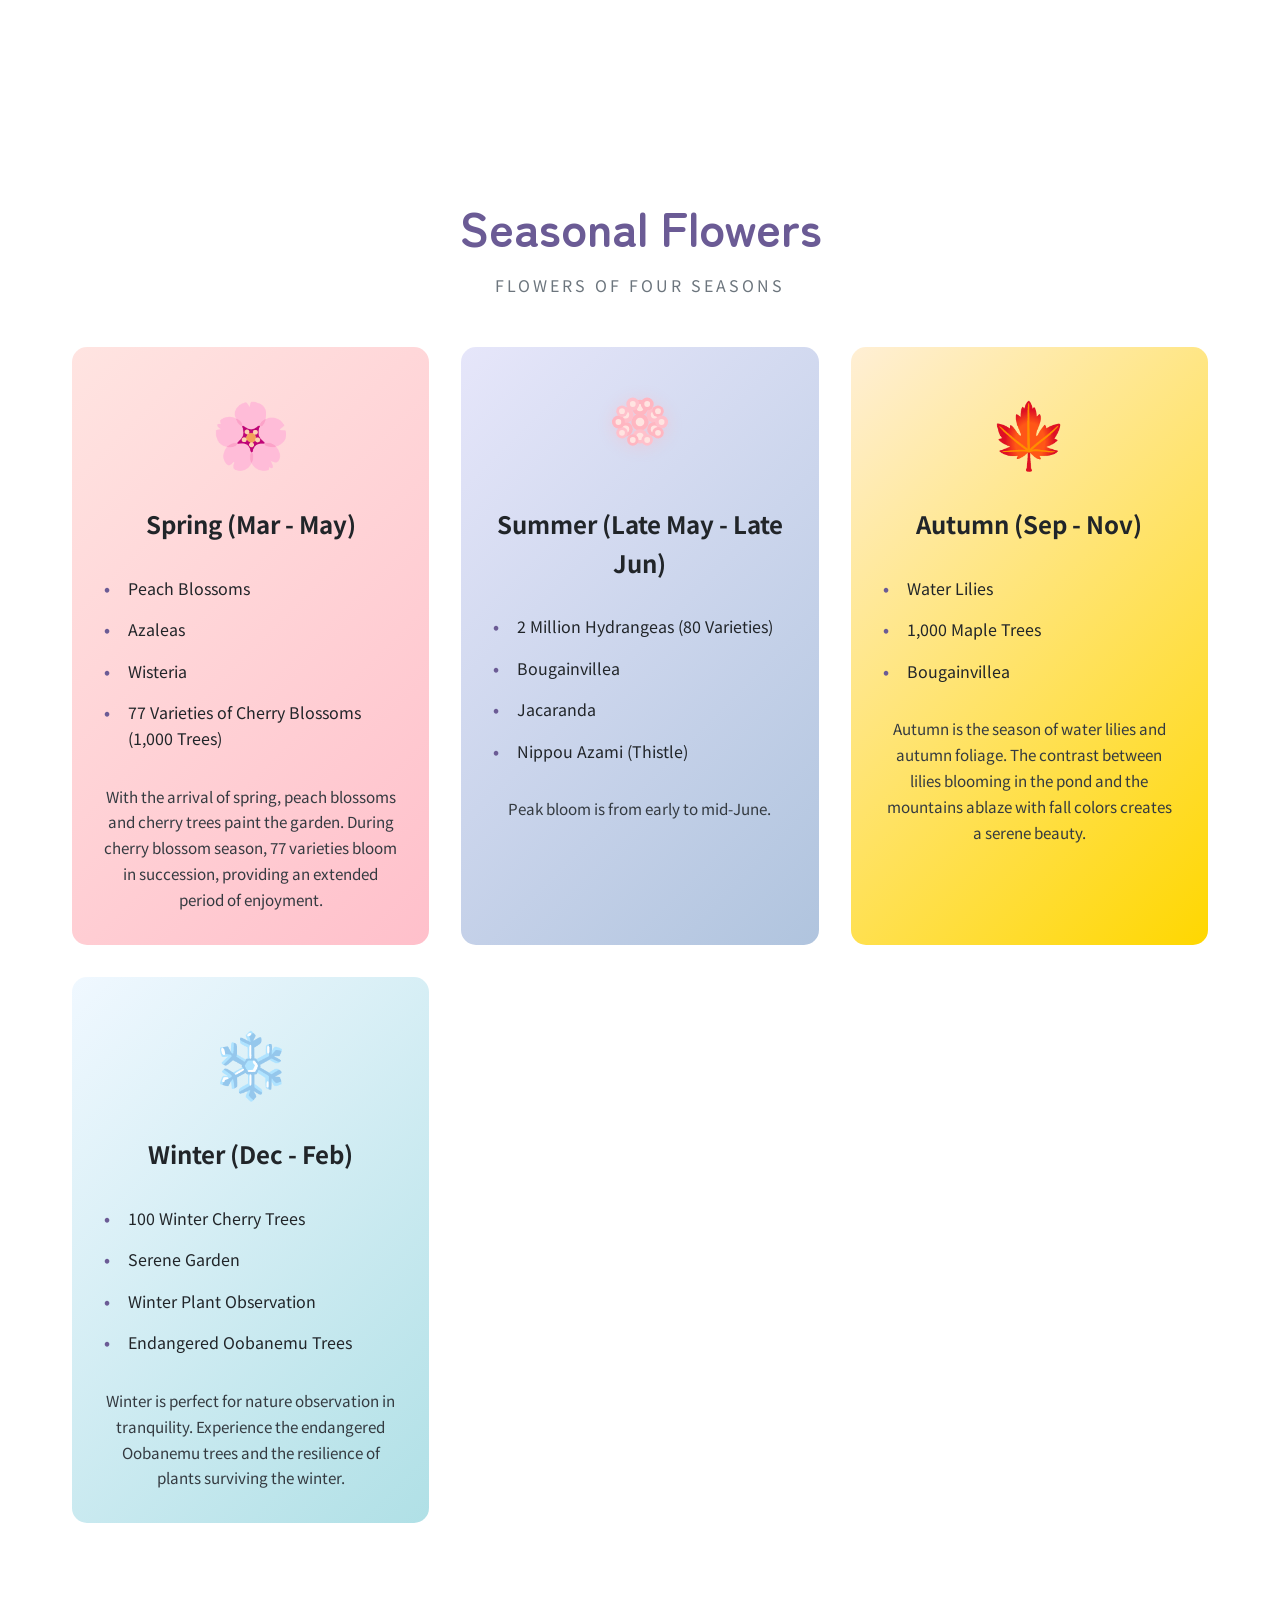
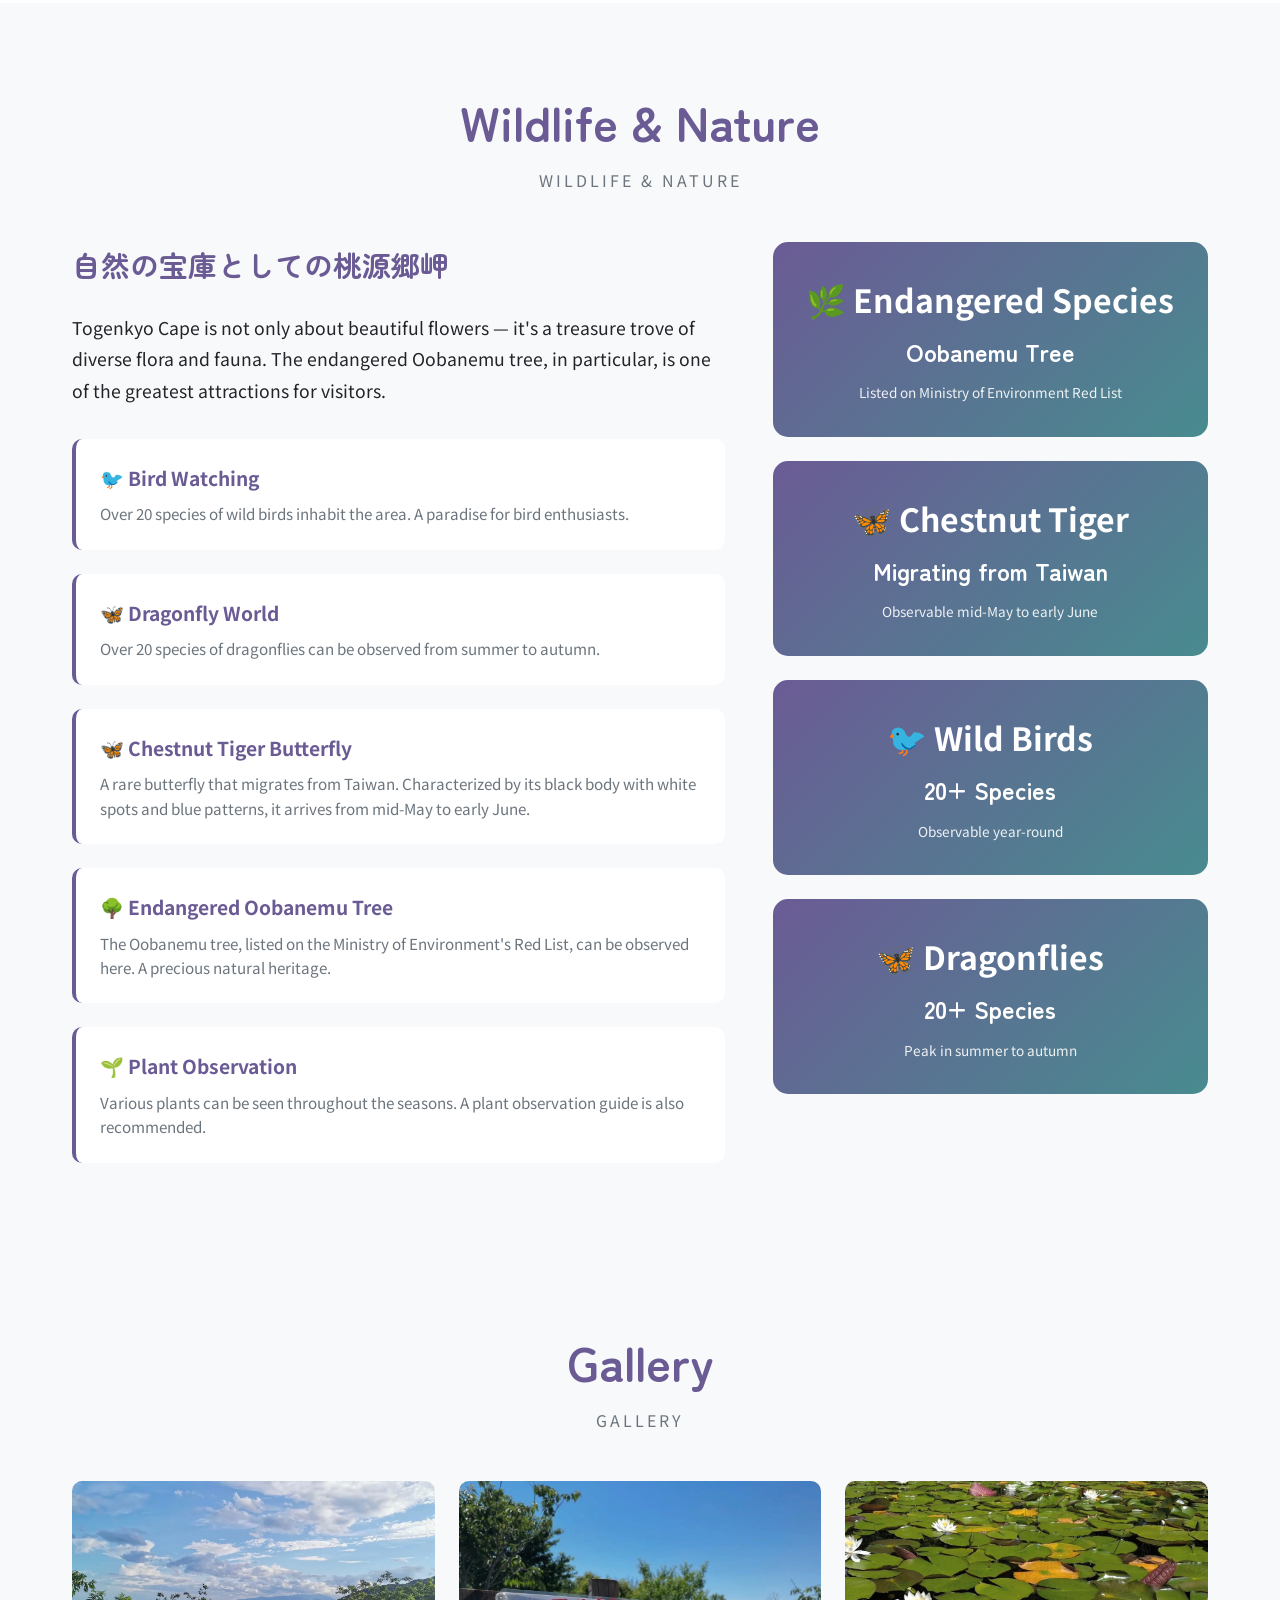
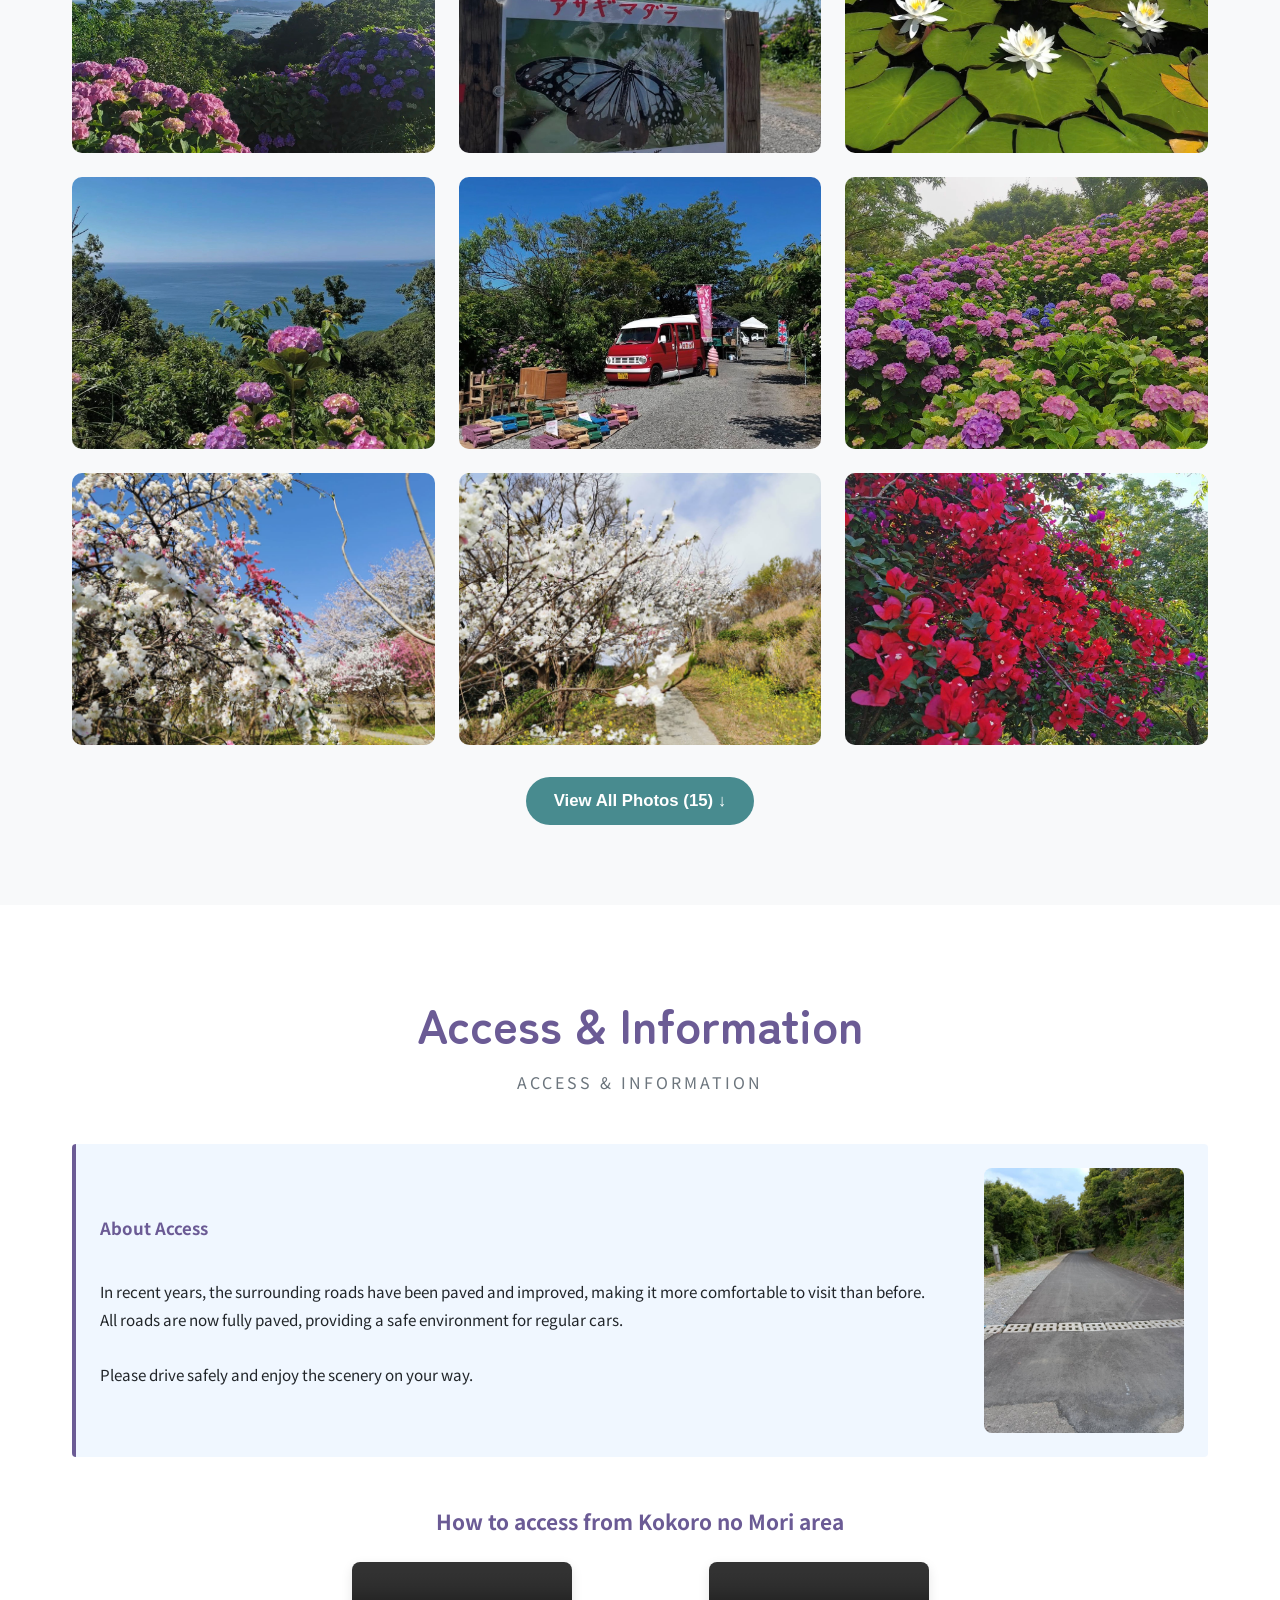
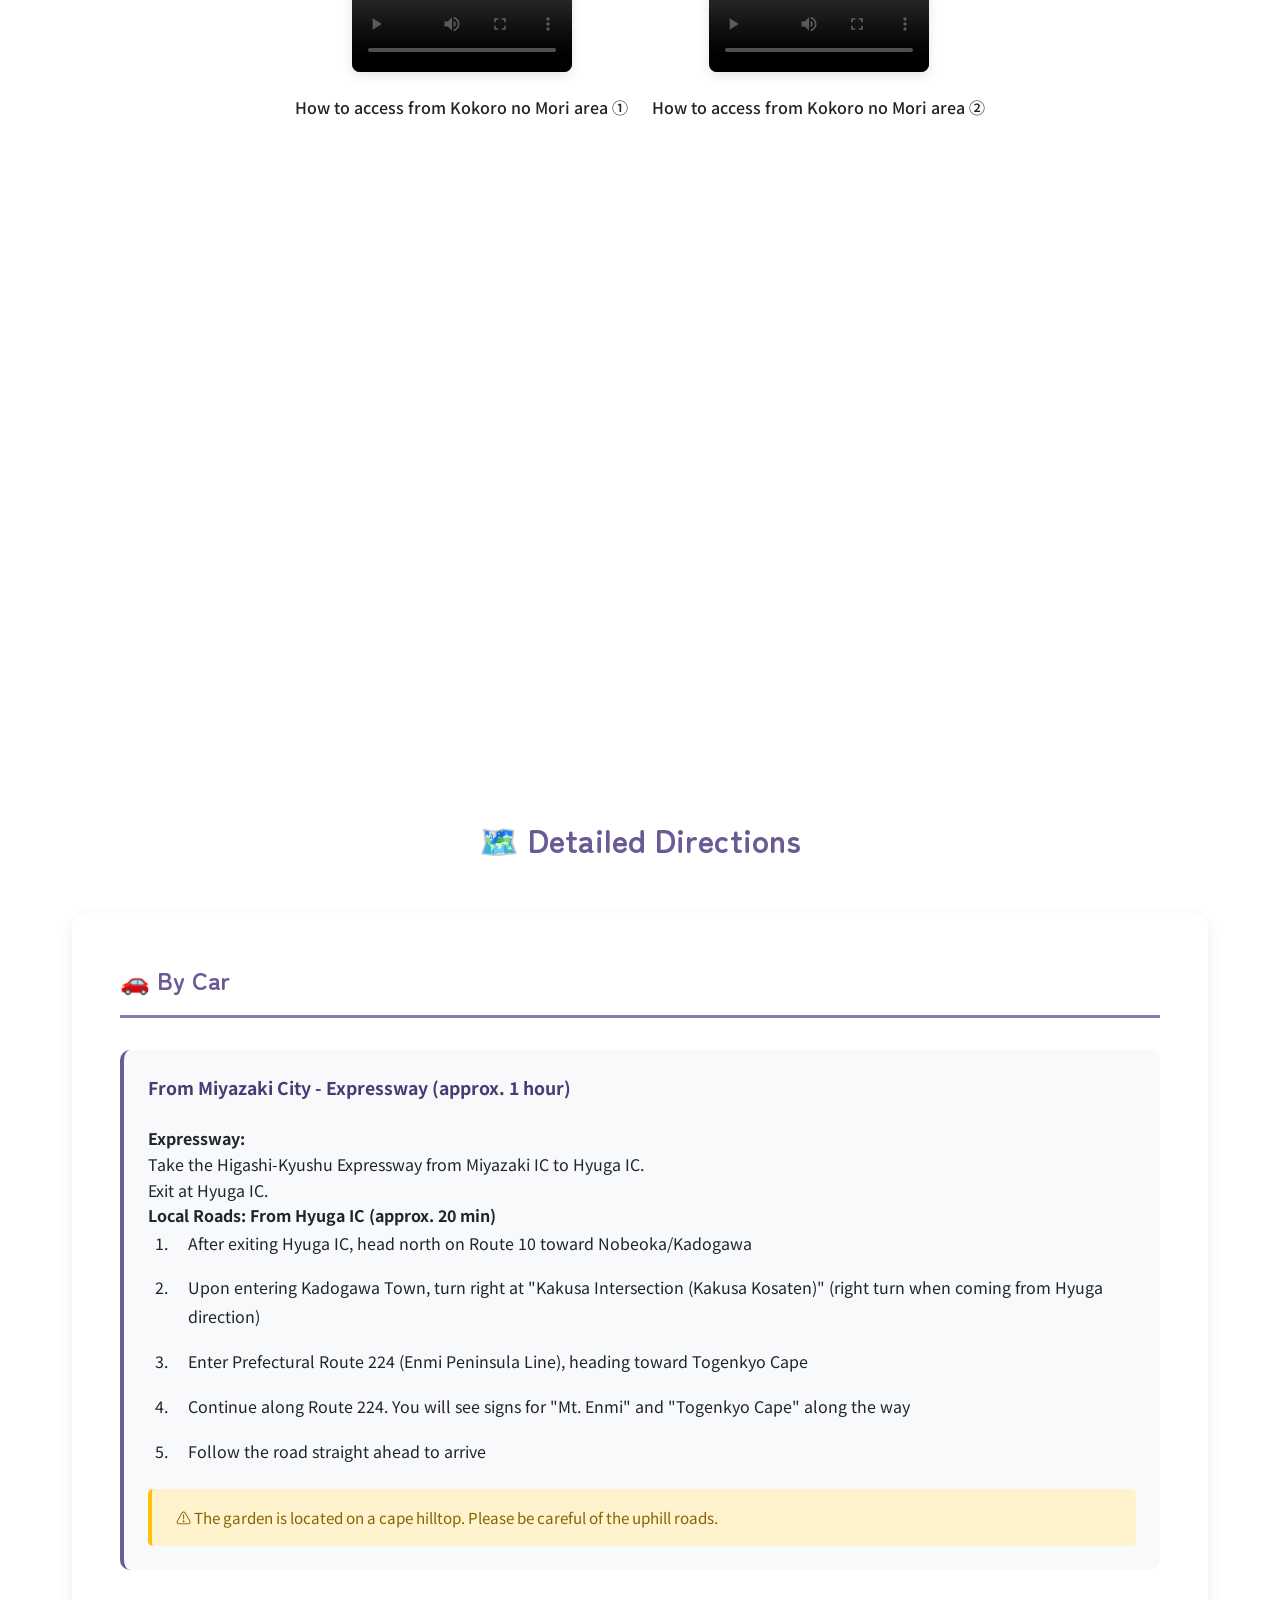
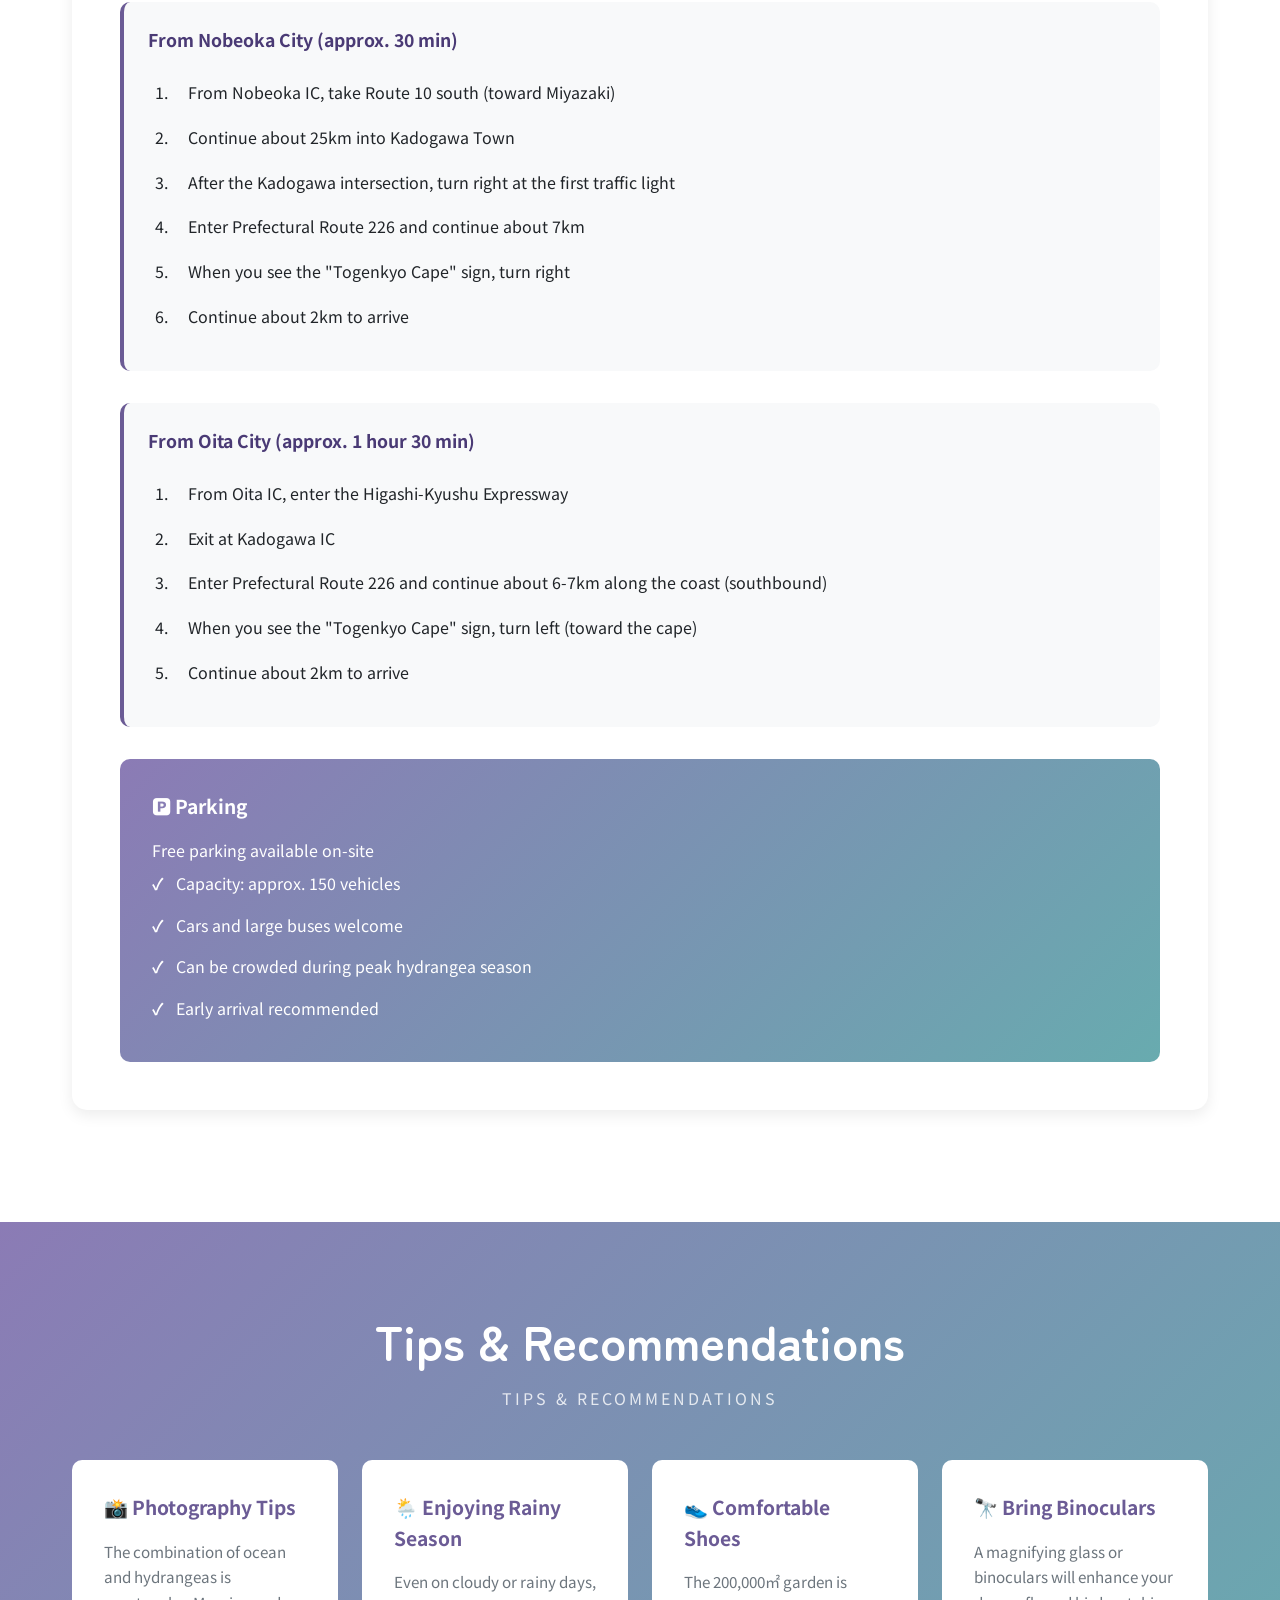
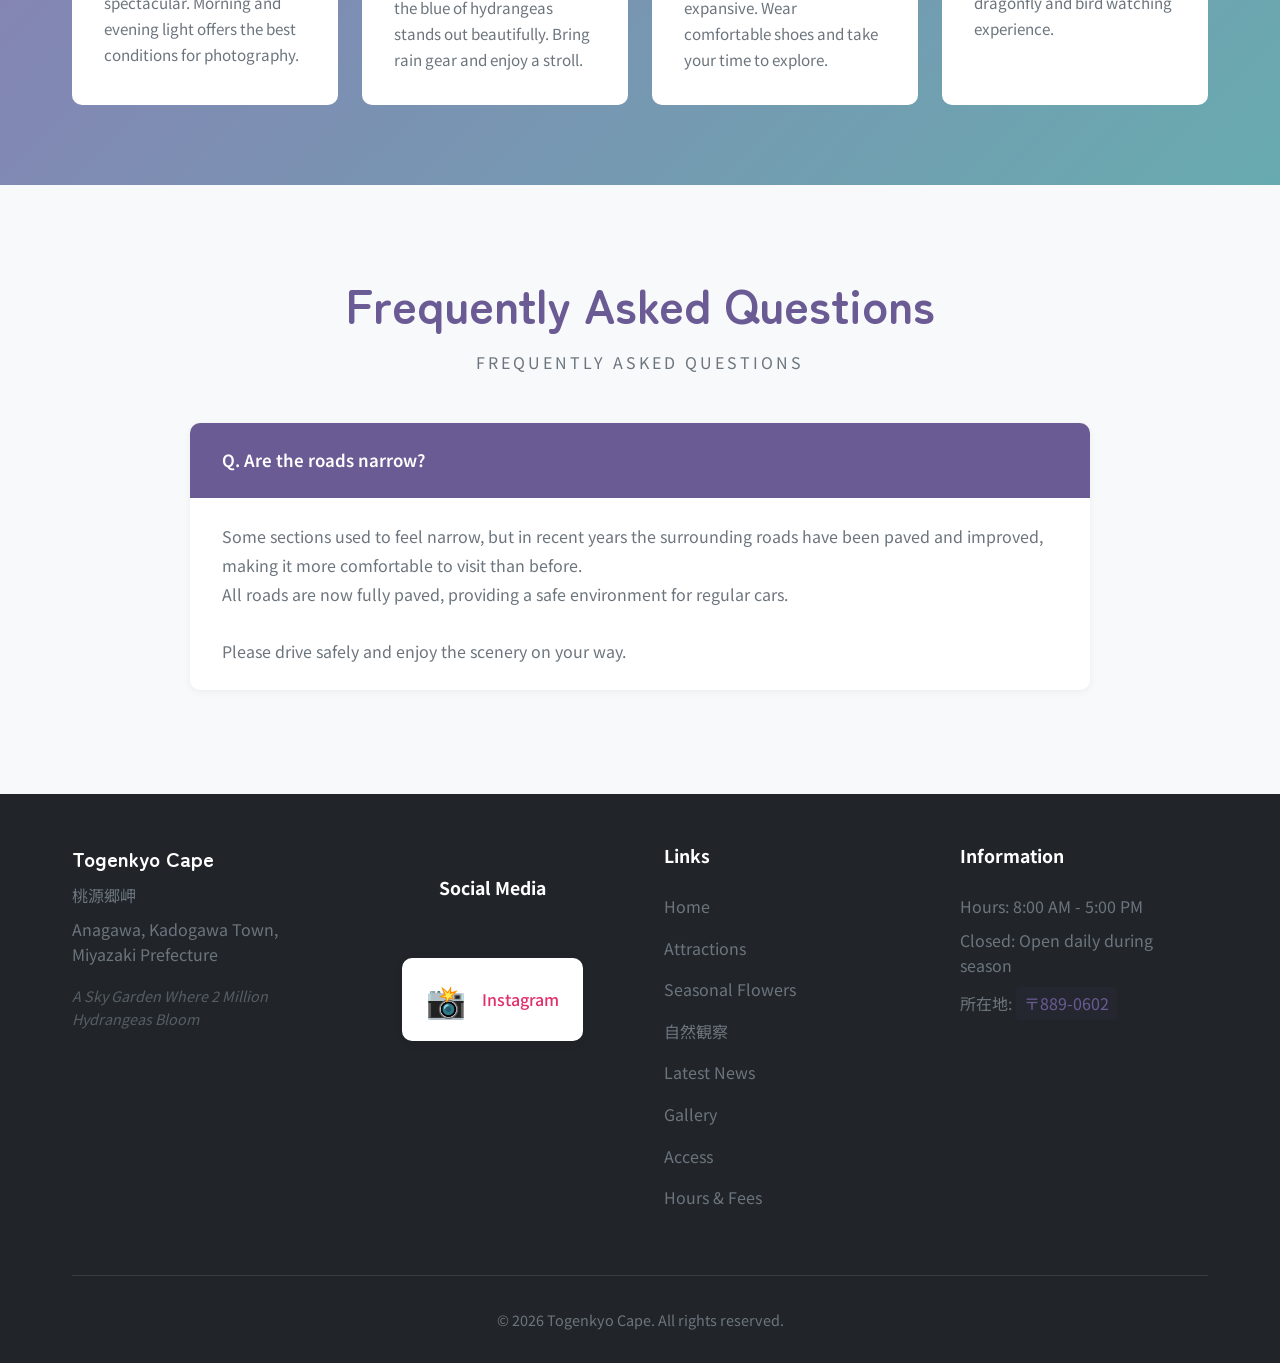
==== commit 4929b1a0: "自然の宝庫カードにオオバネムノキの画像を追加 Co-Authored-By: Claude Opus 4.8 (1M context) <noreply@anthropic.com>" ====
--- a/index.html
+++ b/index.html
@@ -274,12 +274,8 @@
                 </div>
 
                 <div class="feature-card">
-                    <div class="feature-icon">
-                        <svg xmlns="http://www.w3.org/2000/svg" viewBox="0 0 24 24" fill="none" stroke="currentColor" stroke-width="2">
-                            <rect x="3" y="3" width="18" height="18" rx="2"/>
-                            <circle cx="8.5" cy="8.5" r="1.5"/>
-                            <path d="M21 15l-5-5L5 21"/>
-                        </svg>
+                    <div class="feature-image">
+                        <img src="images/オオバネムノキ.jpg" alt="絶滅危惧種のオオバネムの木" data-i18n-alt="features.card5.title">
                     </div>
                     <h3 data-i18n="features.card5.title">自然の宝庫</h3>
                     <p data-i18n-html="features.card5.desc">
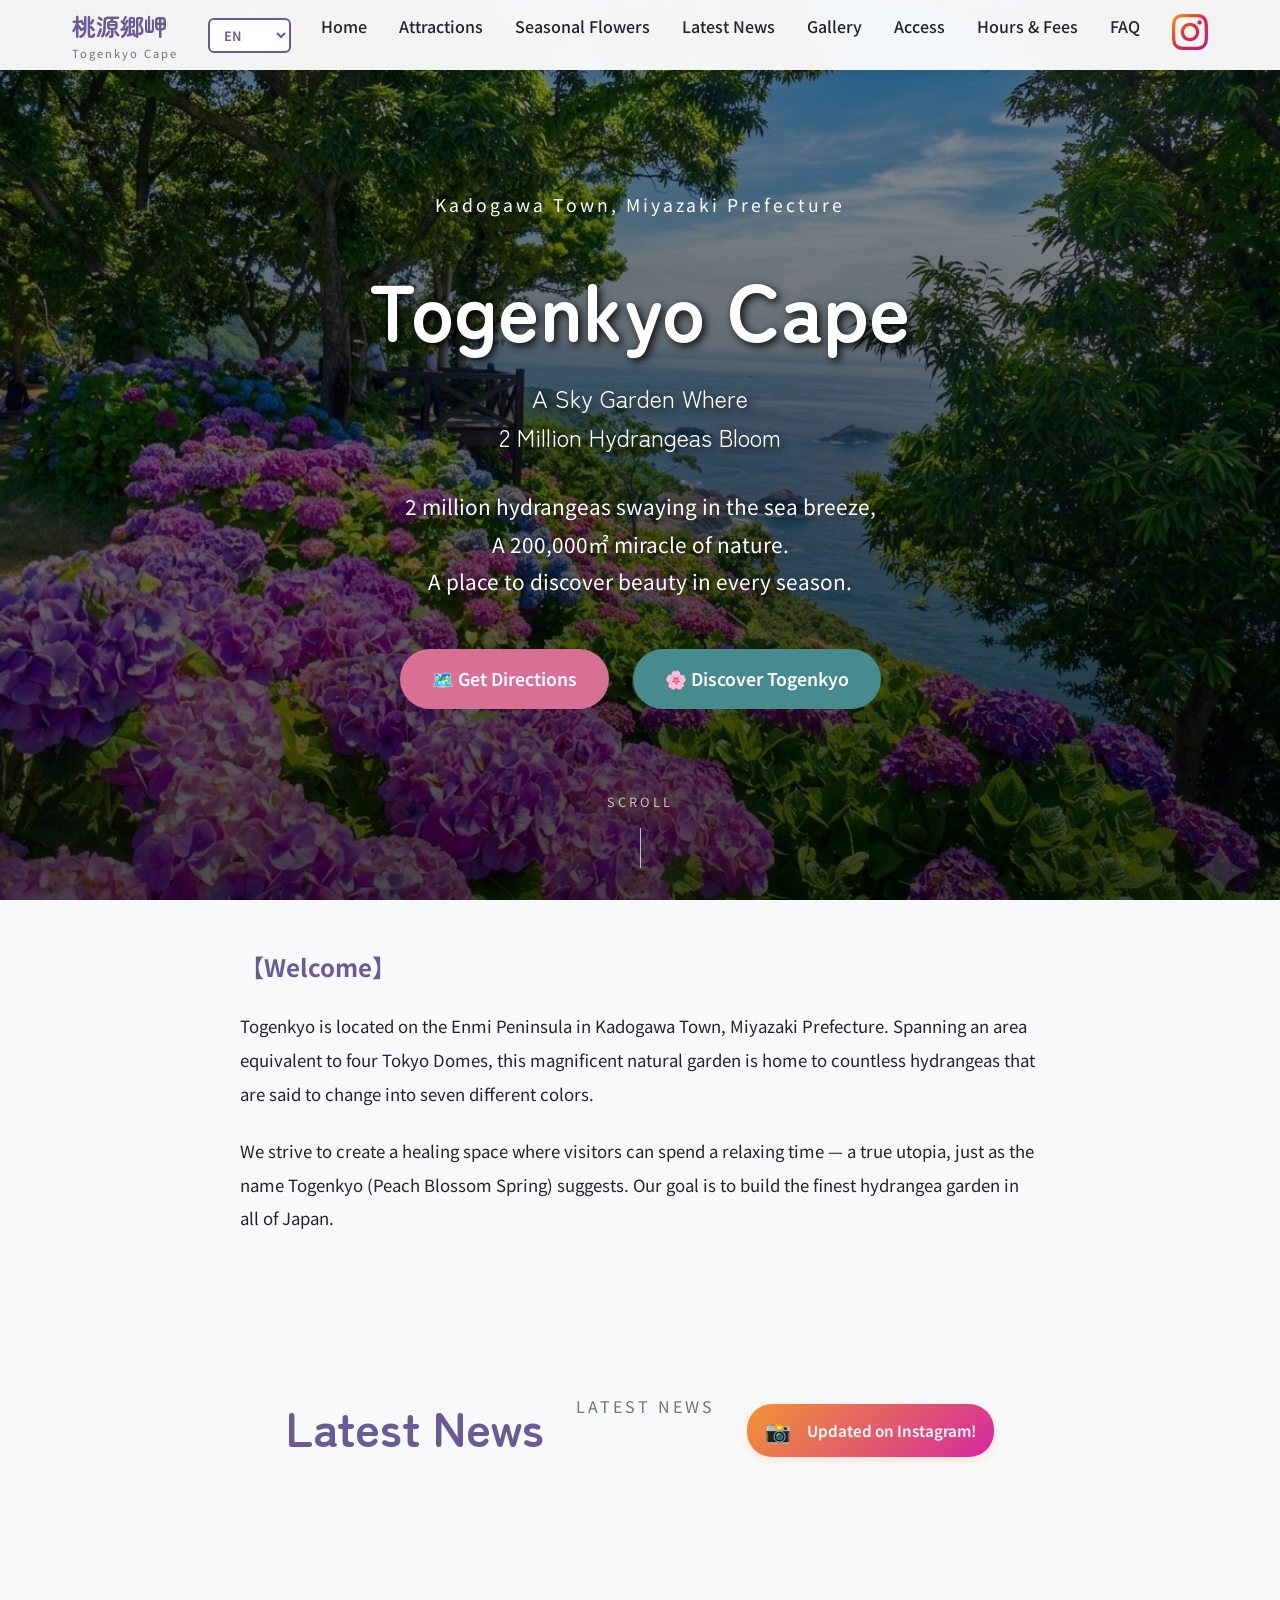
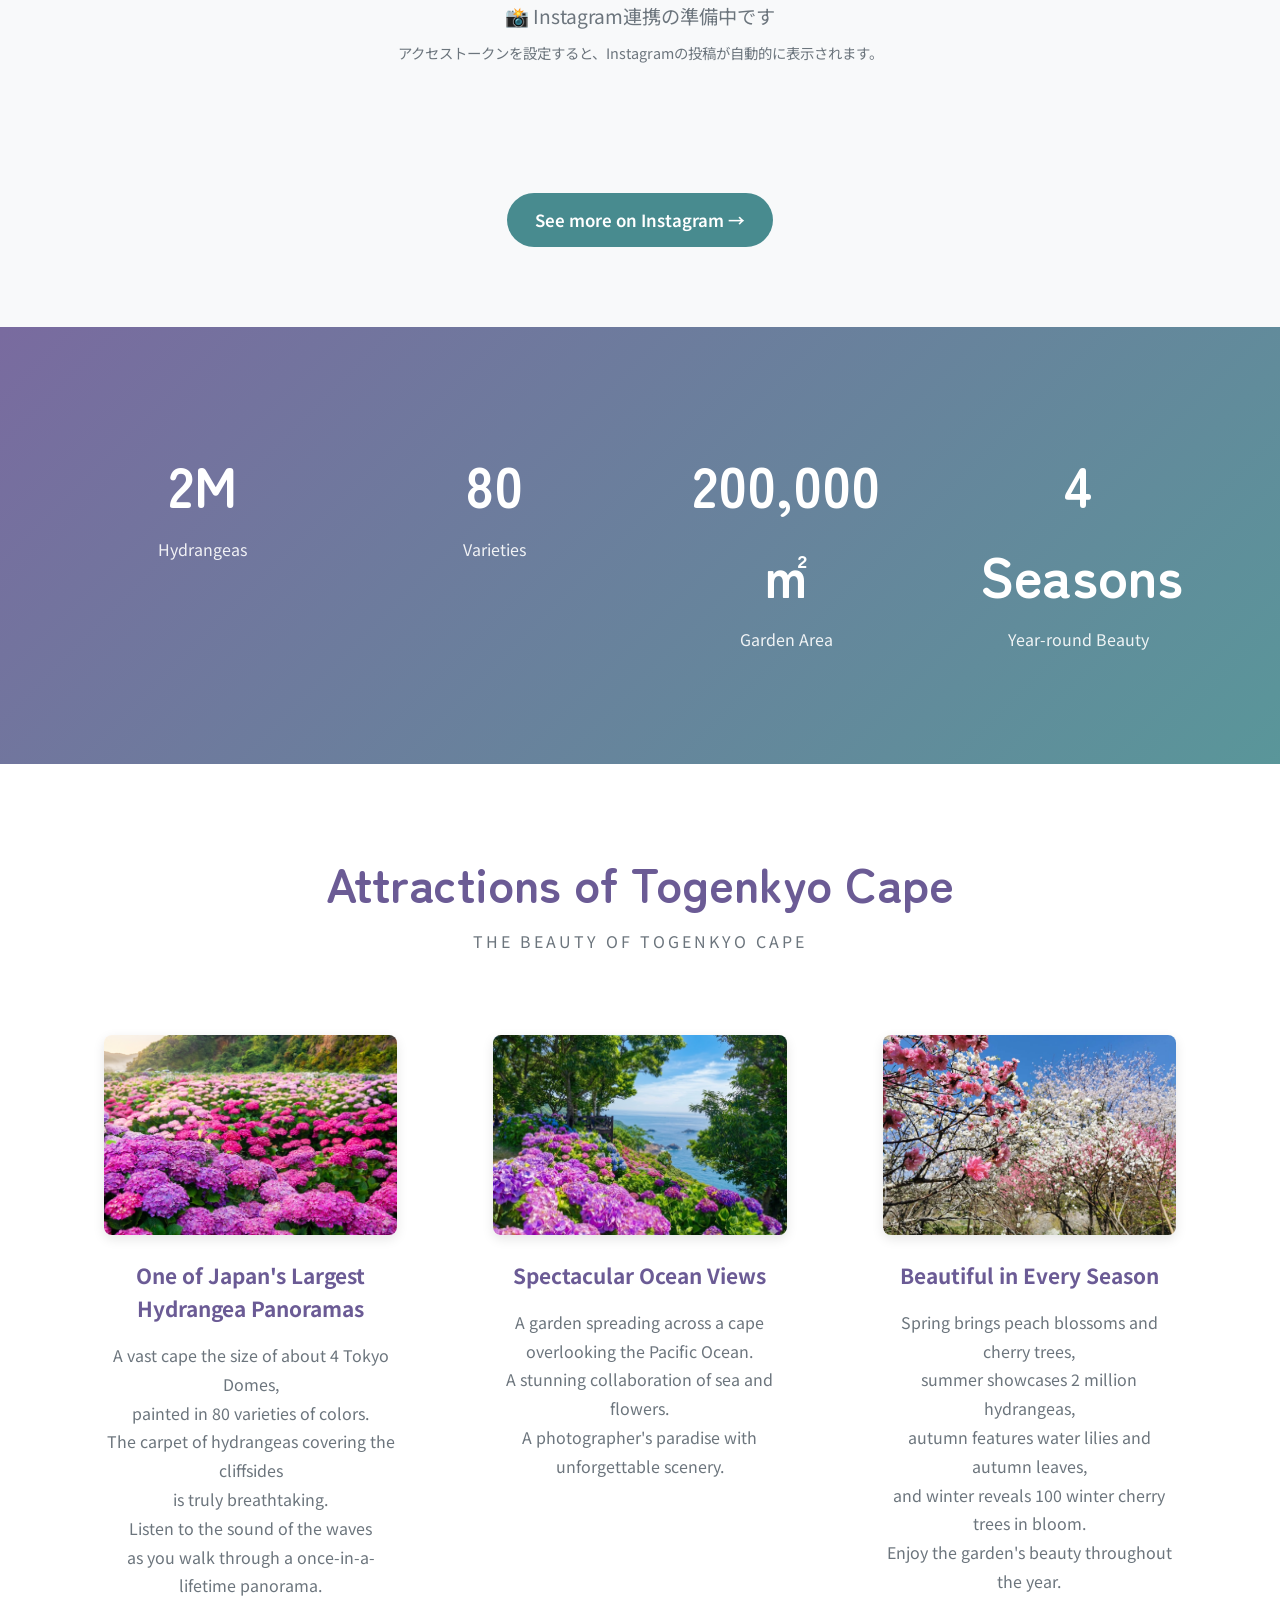
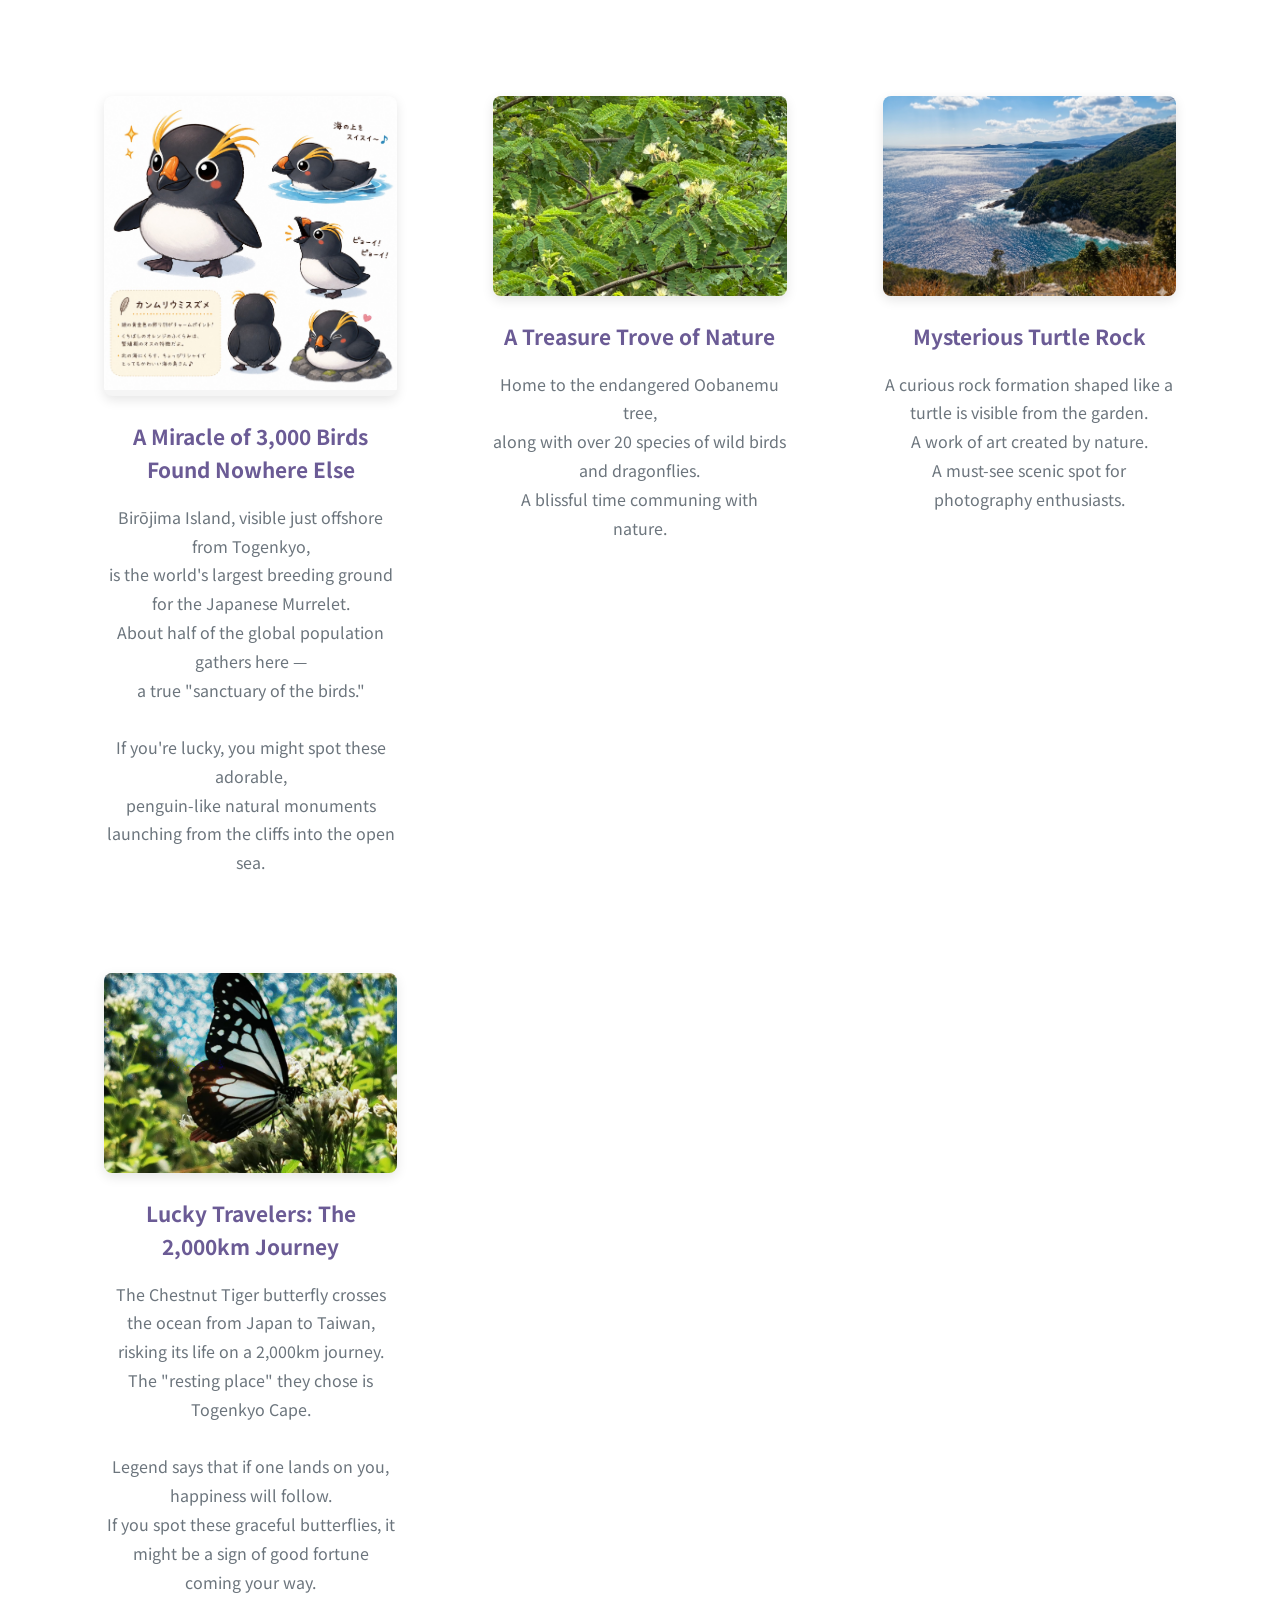
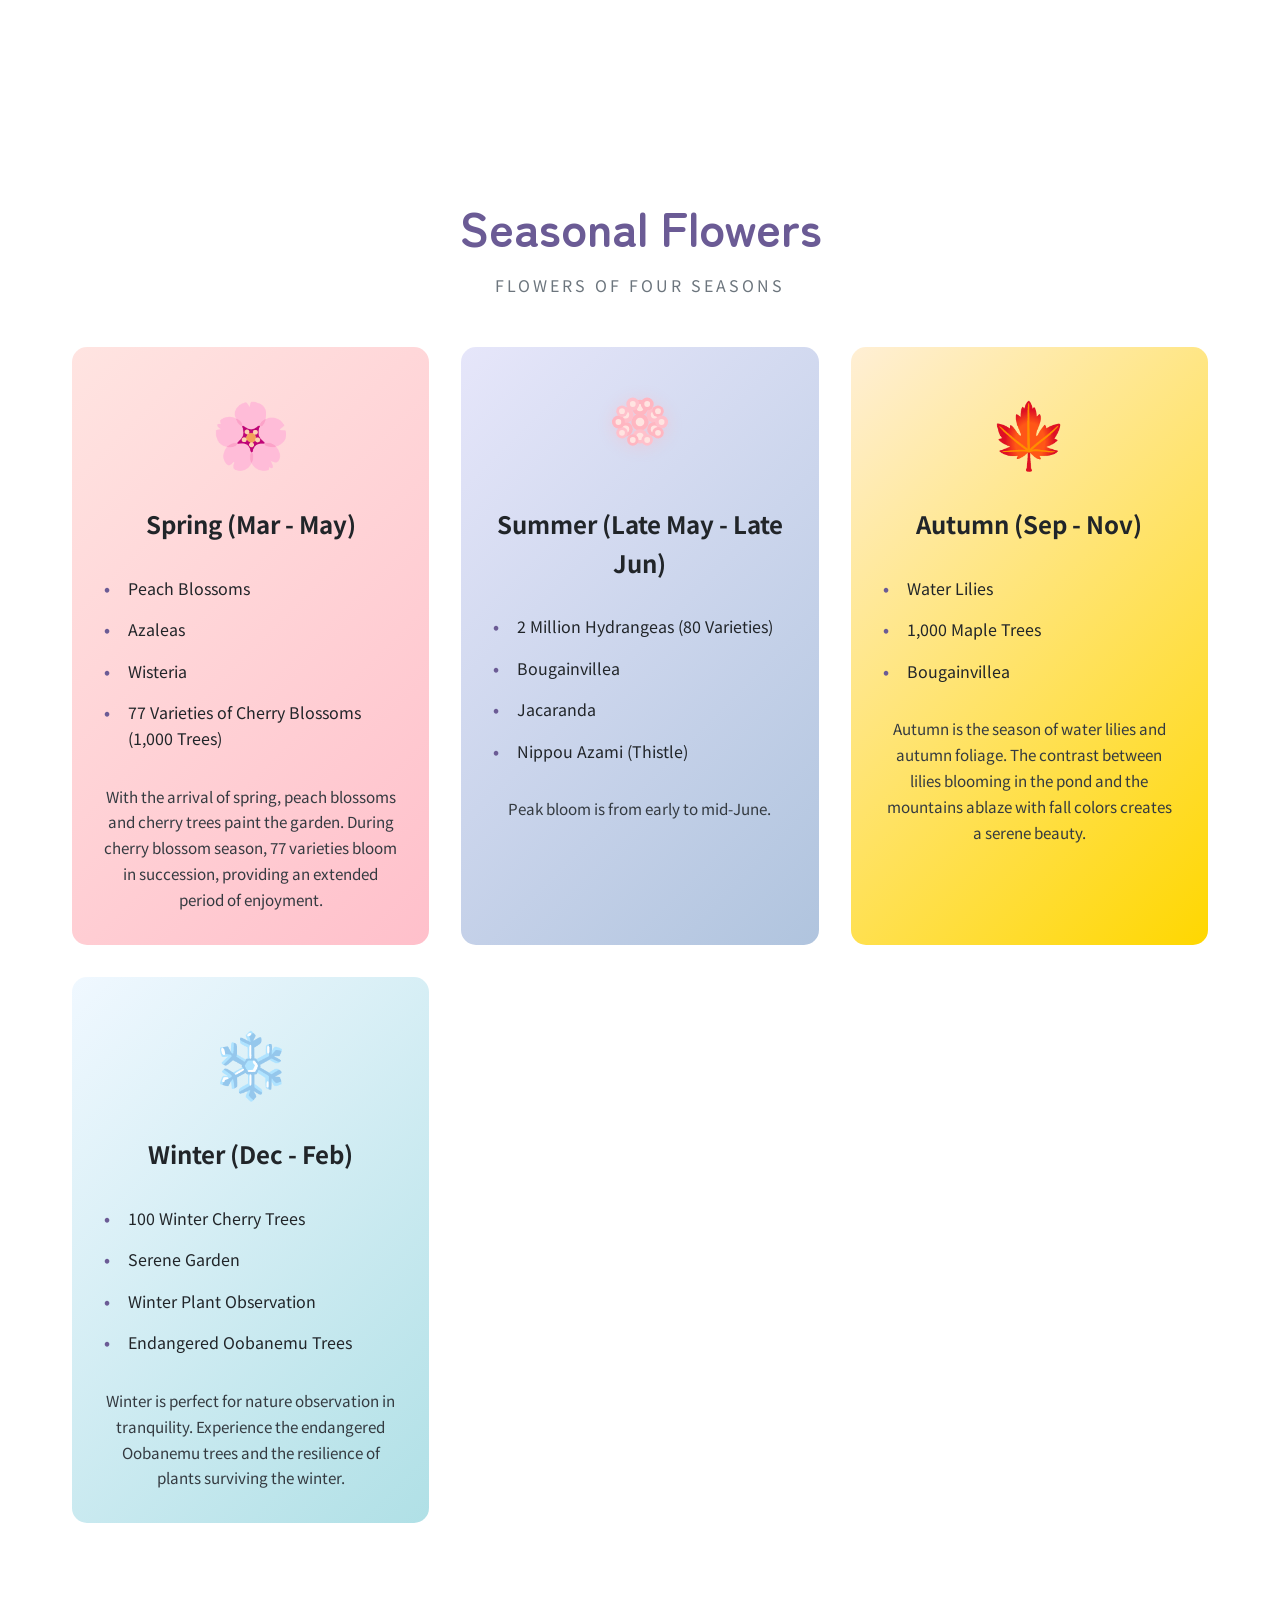
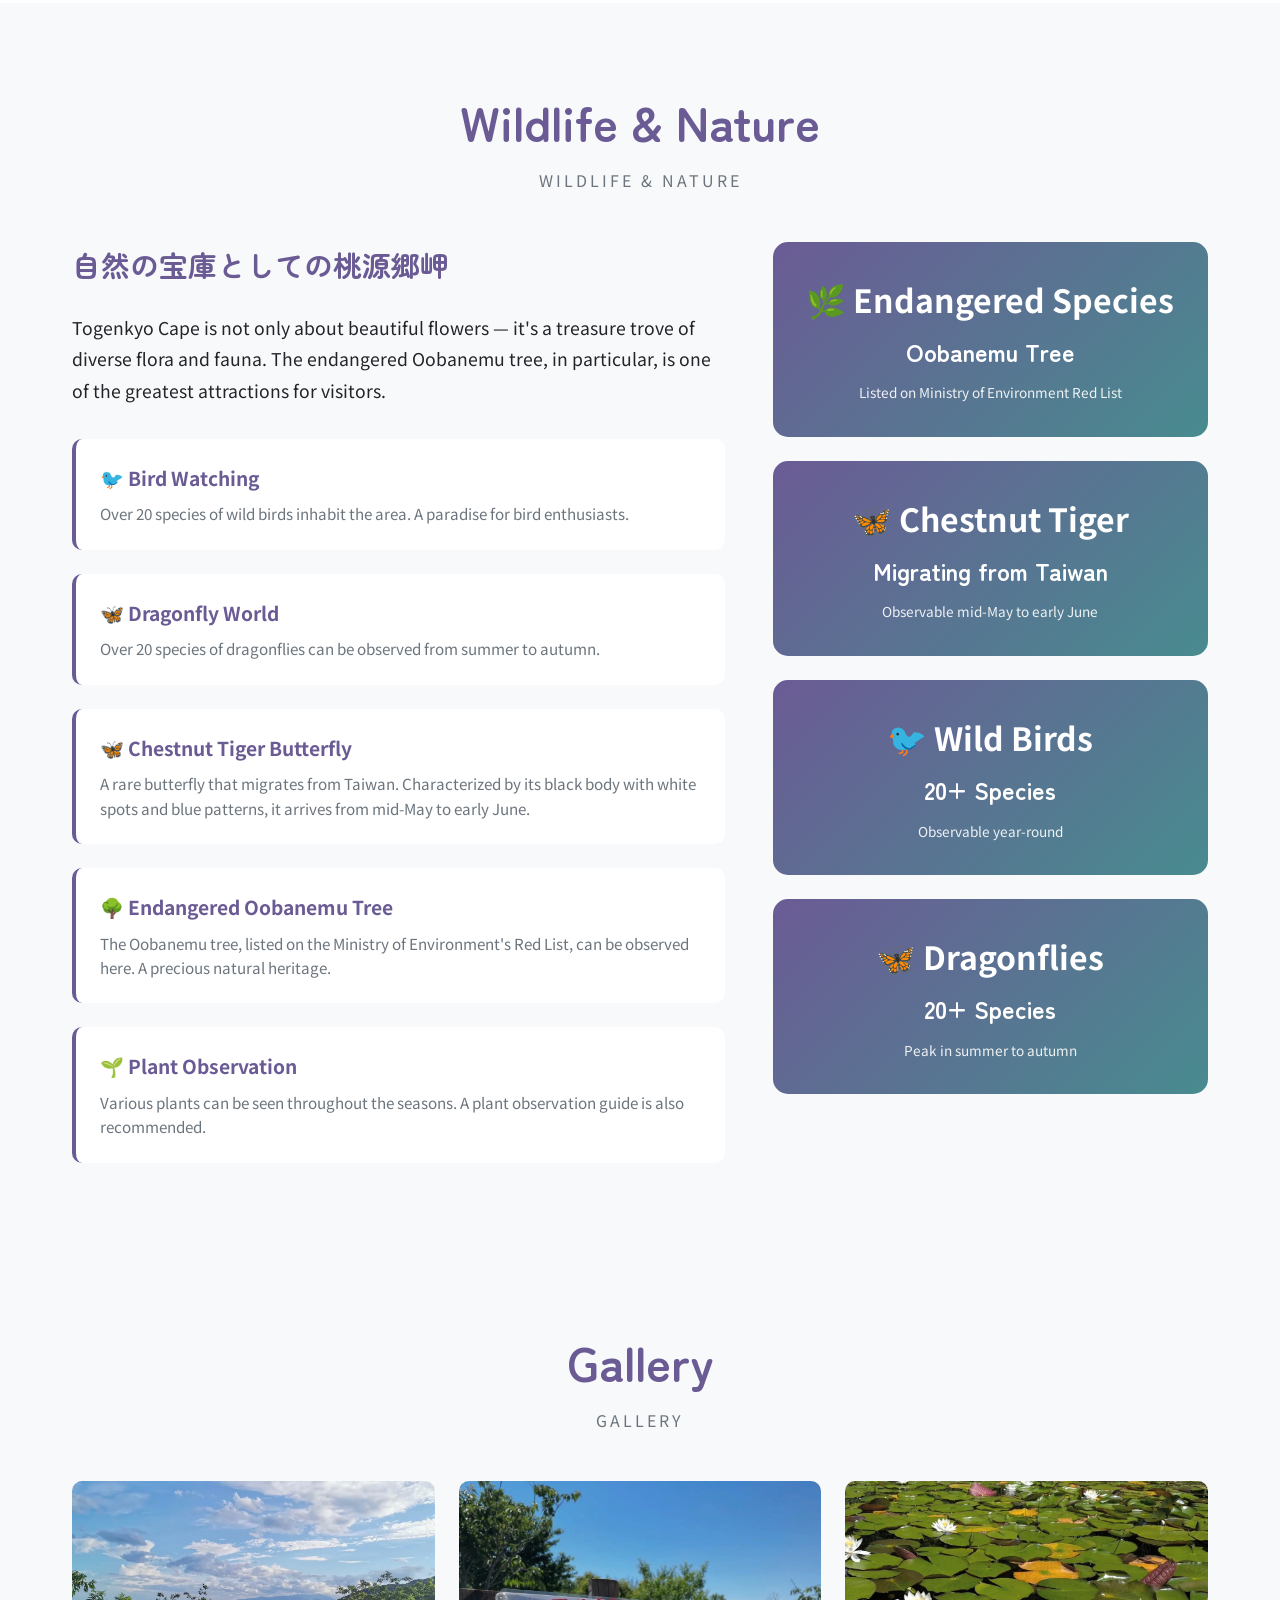
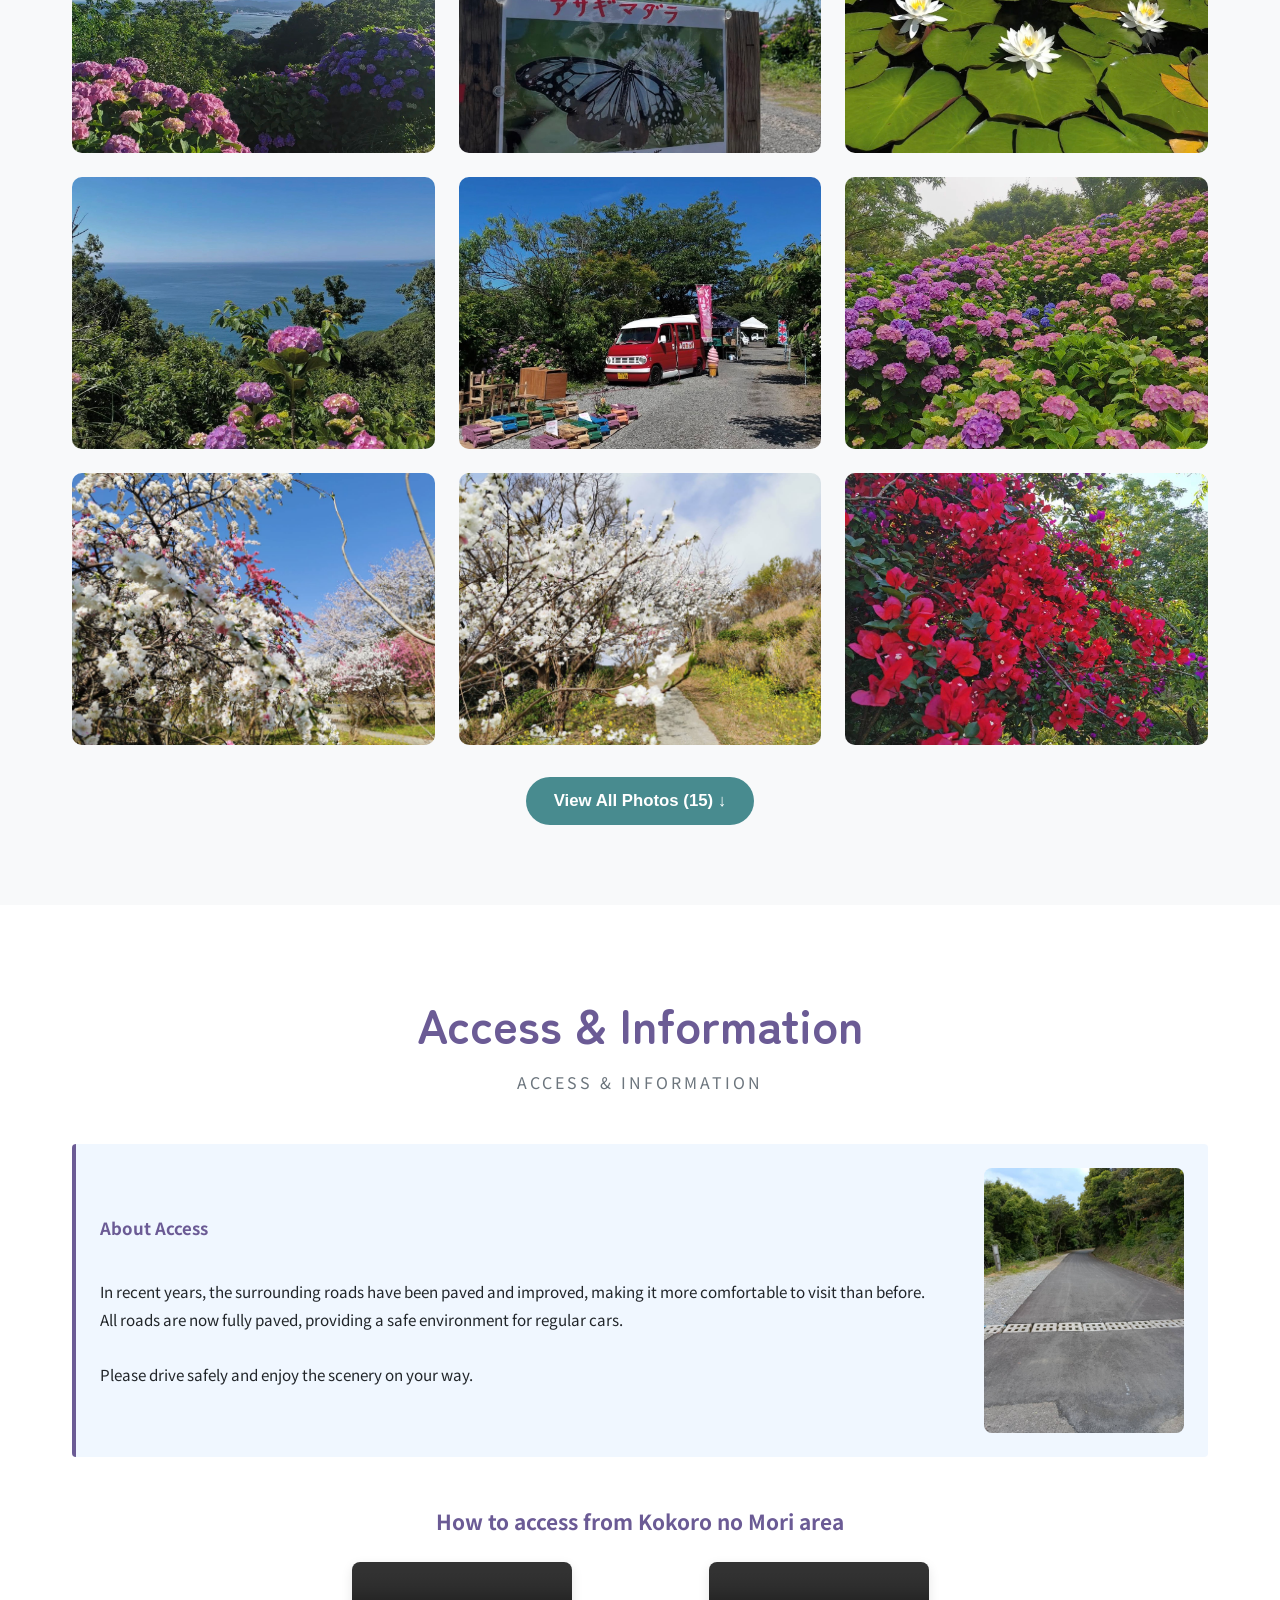
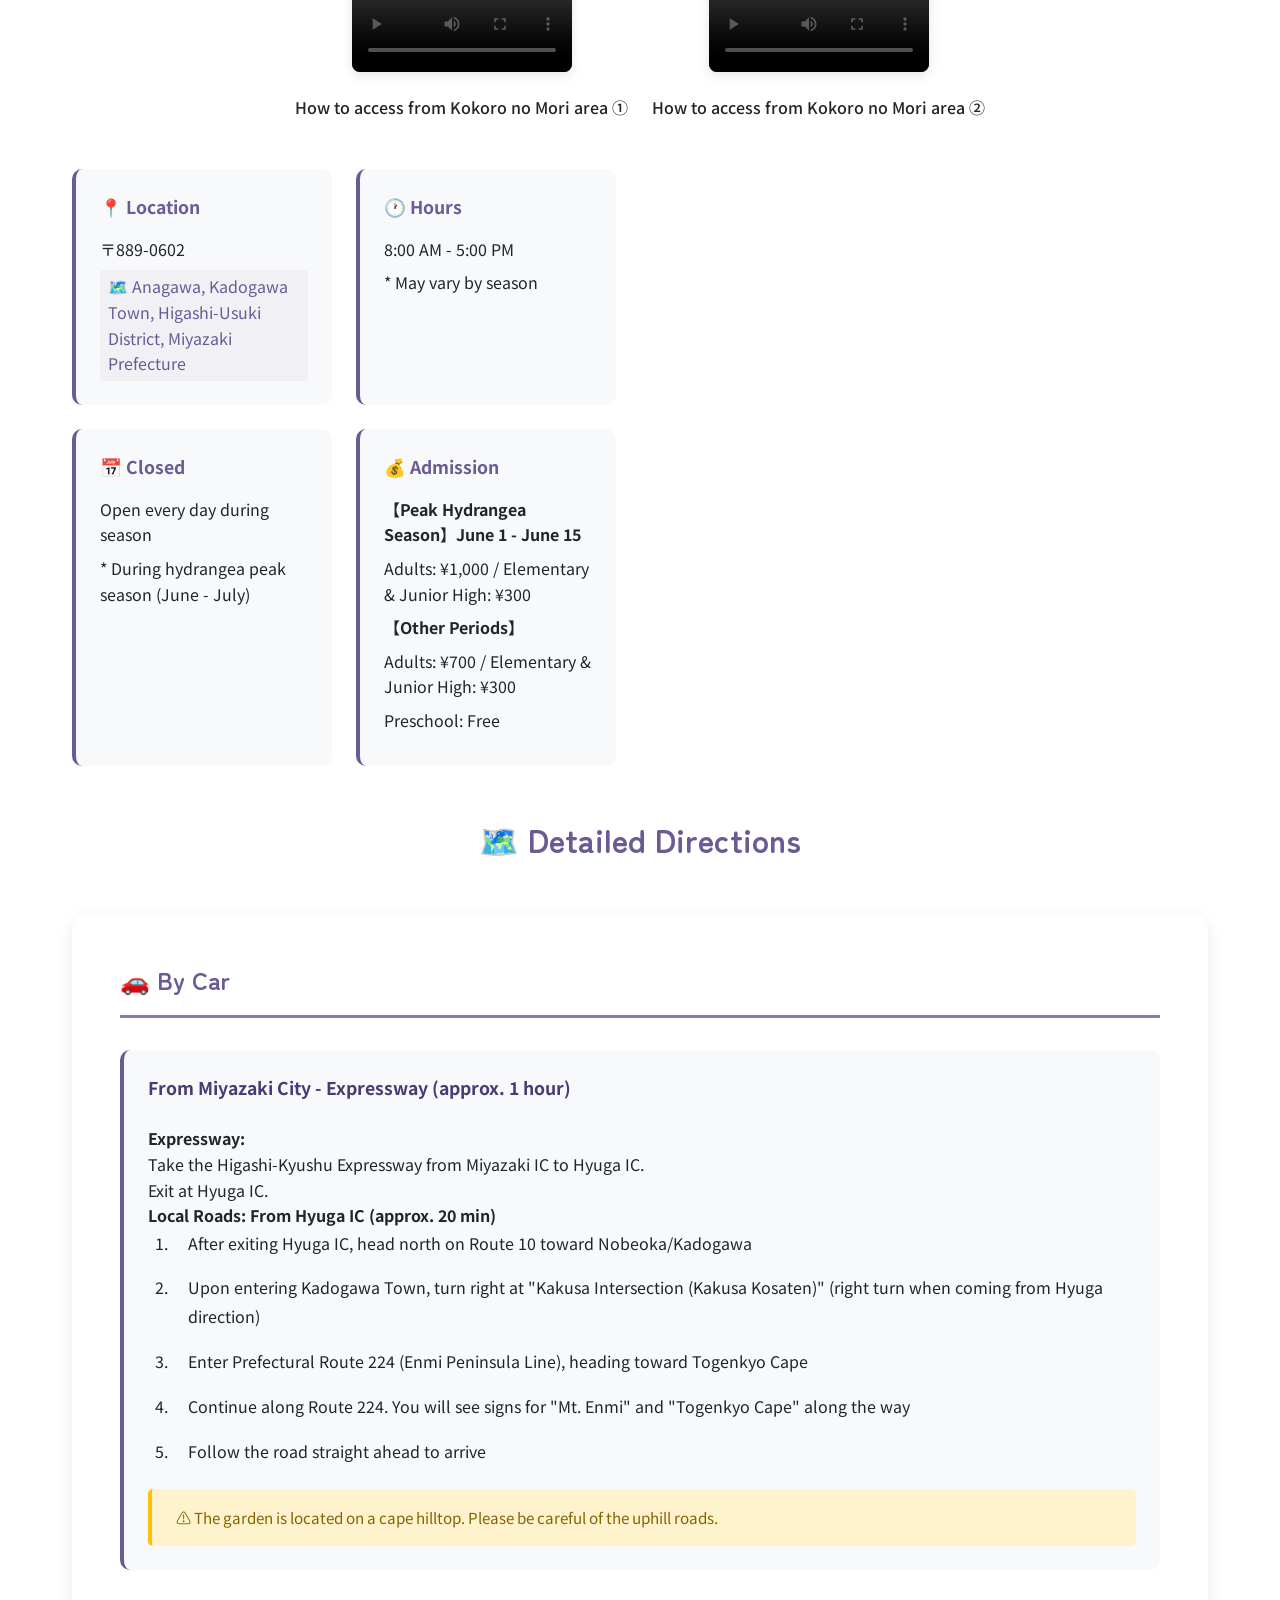
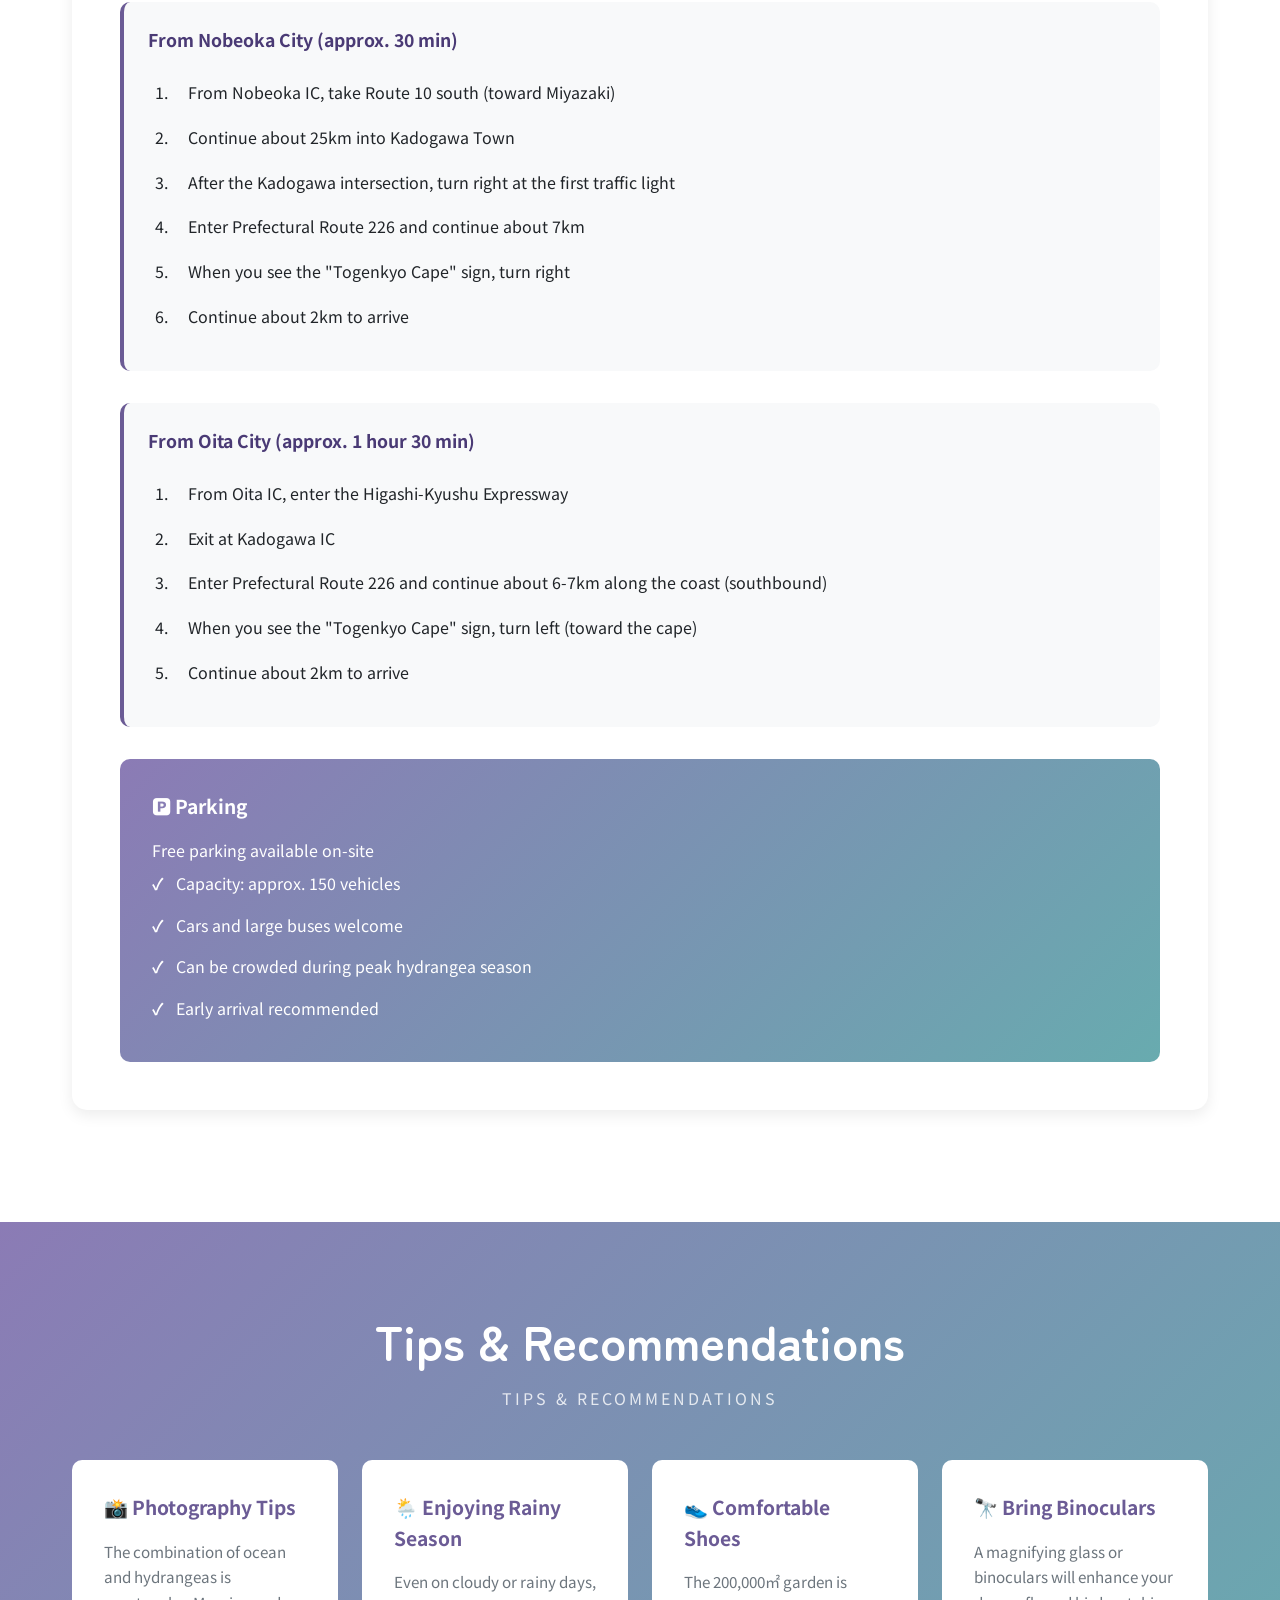
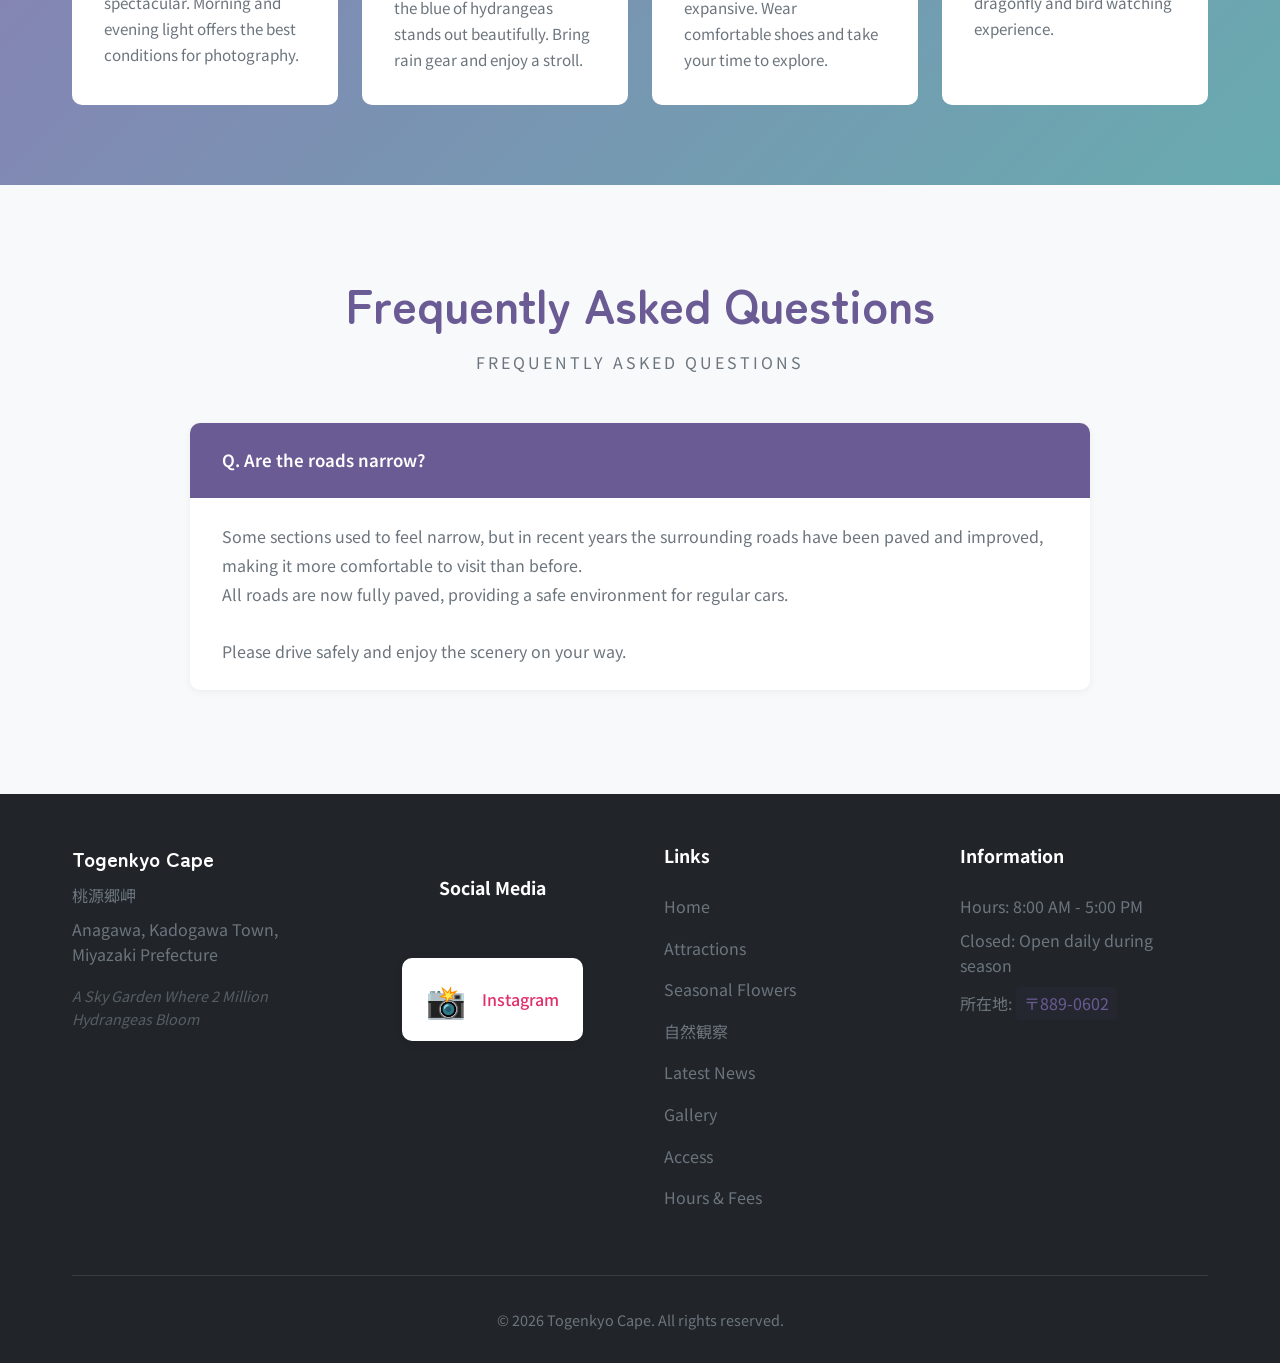
==== commit 75e80940: "自然の宝庫カードのタイトルと説明文を更新 Co-Authored-By: Claude Opus 4.8 (1M context) <noreply@anthropic.com>" ====
--- a/index.html
+++ b/index.html
@@ -277,11 +277,12 @@
                     <div class="feature-image">
                         <img src="images/オオバネムノキ.jpg" alt="絶滅危惧種のオオバネムの木" data-i18n-alt="features.card5.title">
                     </div>
-                    <h3 data-i18n="features.card5.title">自然の宝庫</h3>
+                    <h3 data-i18n="features.card5.title">幸せを運ぶ白い花に、会いに行こう</h3>
                     <p data-i18n-html="features.card5.desc">
-                        絶滅危惧種のオオバネムの木を含む、<br>
-                        20数種類の野鳥やトンボも観察可能。<br>
-                        自然と触れ合う至福の時間を。
+                        桃源郷岬には、絶滅危惧種「オオバネムノキ」の日本最大級の群生地があります。<br>
+                        初夏には白い花が咲き誇り、まるで森に白い雲が浮かんだような幻想的な風景に。<br>
+                        白い花を見ると幸せが訪れると言われ、パワースポットとしても親しまれています。<br>
+                        今だけしか出会えない、この特別な景色をぜひ。
                     </p>
                 </div>
 
